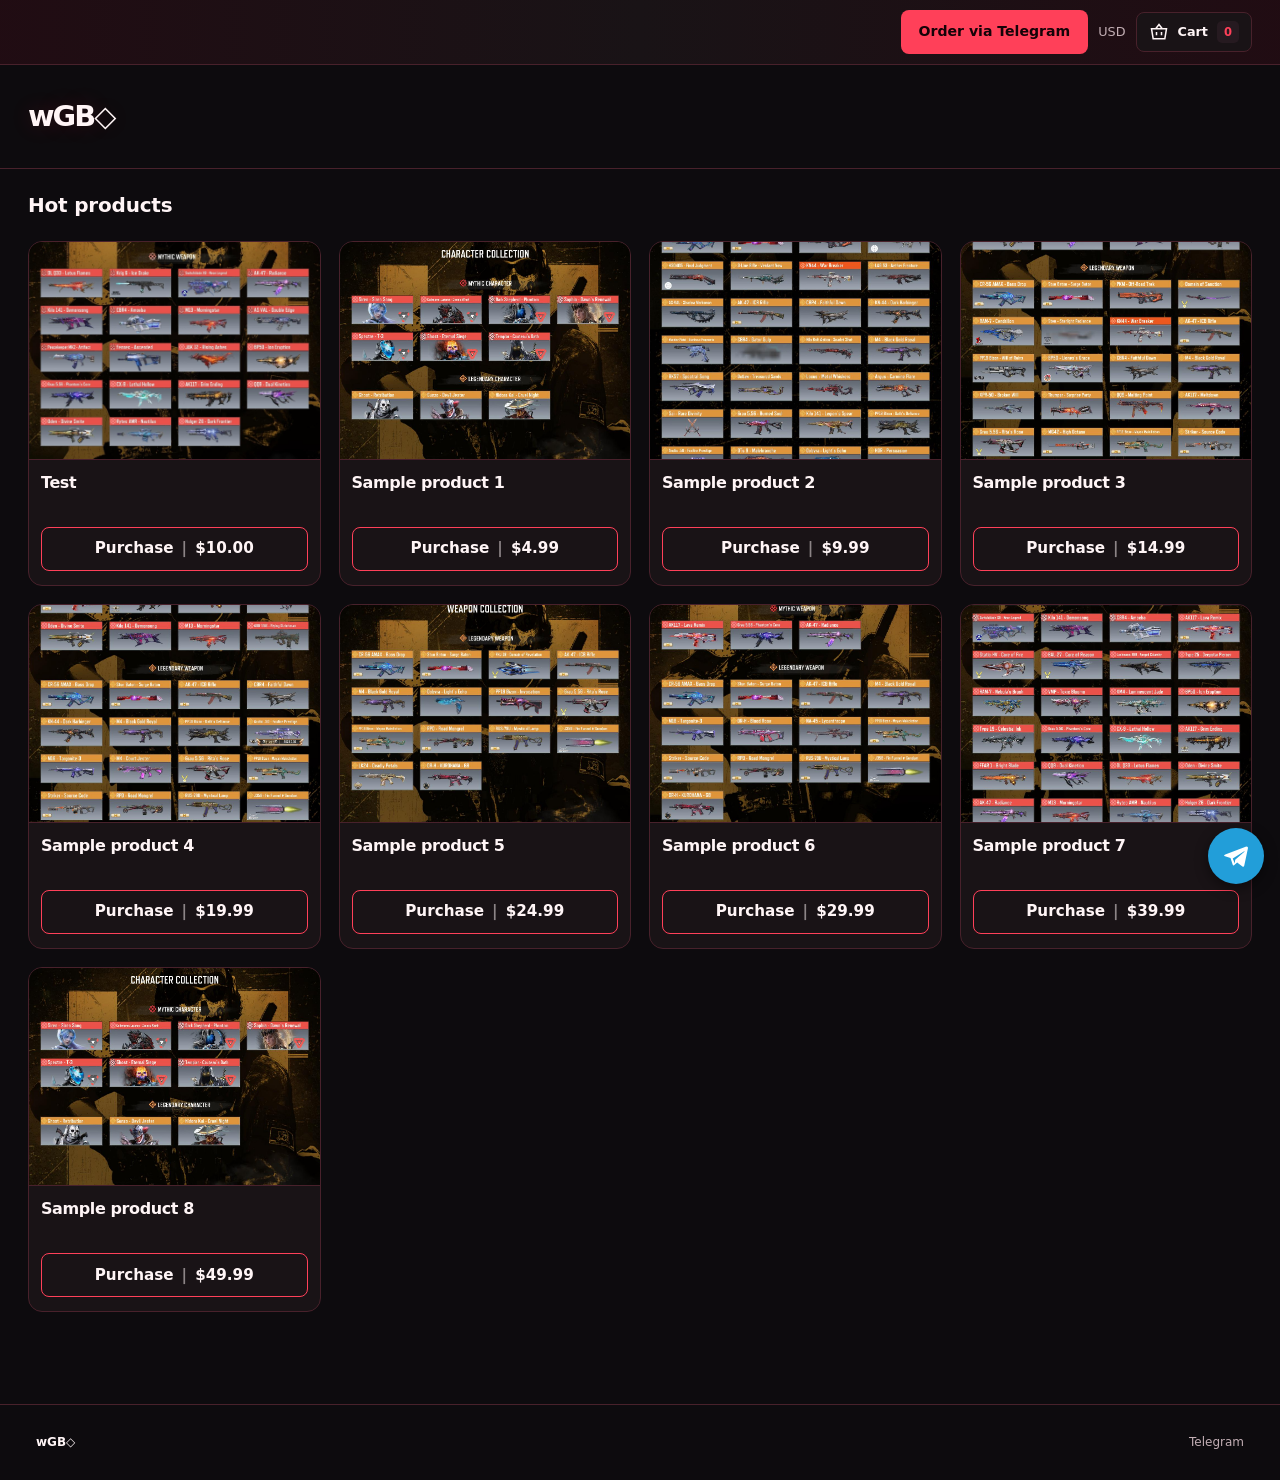
==== index.html @ 4a2cca06 "wGB static storefront" ====
<!doctype html><html lang="en"><head><meta charset="utf-8"><meta name="viewport" content="width=device-width,initial-scale=1,viewport-fit=cover">
<title>wGB◇</title><meta name="description" content="wGB◇ storefront. Order via Telegram."><meta name="theme-color" content="#0d0b0e">
<link rel="stylesheet" href="assets/generic.css"><link rel="stylesheet" href="assets/shared.css">
<style>:root{--background:#0d0b0e;--surface:#191316;--surface-raised:#261a20;--accent:#ff4059;--text:#fff5f6;--muted:#c2aeb4;--border:#48212b;--columns:4;--columns-tablet:4;--columns-compact:3;--image-fit:cover;--logo-width:220px}
.login-button{display:none}</style>
<script defer src="assets/main.js"></script></head>
<body class="wgb-theme"><a class="skip-link" href="#main-content">Skip to content</a>
<div class="announcement-bar"><div class="announcement-inner"><div class="announcement-social-left"></div>
<div class="store-toolbar topbar-controls"><div><a class="btn btn-primary" href="https://t.me/AlphaTest3" target="_blank" rel="noopener noreferrer">Order via Telegram</a></div><div class="toolbar-actions"><span class="muted">USD</span><a href="#" data-open-cart class="basket-link"><svg width="20" height="20" viewBox="0 0 24 24" fill="none" stroke="currentColor" stroke-width="1.8" aria-hidden="true"><path d="m8 8 4-5 4 5M3 8h18l-2 12H5L3 8Zm6 4v4m6-4v4"/></svg> Cart <span class="count">0</span></a></div></div></div></div>
<header class="site-header compact-header"><a href="./" class="store-brand"><span class="store-wordmark">wGB◇</span></a></header>
<nav class="mobile-dock" aria-label="Quick actions"><a class="dock-item" href="./"><span>Home</span></a>
<a class="dock-item" href="#" data-open-cart><svg width="20" height="20" viewBox="0 0 24 24" fill="none" stroke="currentColor" stroke-width="1.8" aria-hidden="true"><path d="m8 8 4-5 4 5M3 8h18l-2 12H5L3 8Zm6 4v4m6-4v4"/></svg><span>Cart <b class="count">0</b></span></a><a class="dock-item" href="https://t.me/AlphaTest3" target="_blank" rel="noopener noreferrer"><span>Order</span></a></nav>
<div class="site-content customer-layout"><main id="main-content" class="store-main"><section class="home-featured"><h2 class="section-title">Hot products</h2><div class="store-products"><article class="store-product" data-product data-simple="1" data-id="p1" data-identifier="p1" data-name="Test" data-price="10.0" data-price-text="$10.00" data-fixed-qty="0">
<a class="product-image-link" href="#" aria-label="Test" data-product-open><div class="product-image"><img src="images/3201ea3add3d416891594a5e85549696.jpg" alt="Test" loading="lazy" width="1600" height="900"></div></a>
<div class="product-body"><h2 class="product-title"><a href="#" data-product-open>Test</a></h2>
<a class="btn btn-outline product-buy" href="#" data-product-open>Purchase<span class="buy-sep" aria-hidden="true">|</span><span class="buy-price">$10.00</span></a>
<template data-product-desc><p>Test</p></template></div></article><article class="store-product" data-product data-simple="1" data-id="s1" data-identifier="s1" data-name="Sample product 1" data-price="4.99" data-price-text="$4.99" data-fixed-qty="0">
<a class="product-image-link" href="#" aria-label="Sample product 1" data-product-open><div class="product-image"><img src="placeholders/placeholder-2.jpg" alt="Sample product 1" loading="lazy" width="1600" height="900"></div></a>
<div class="product-body"><h2 class="product-title"><a href="#" data-product-open>Sample product 1</a></h2>
<a class="btn btn-outline product-buy" href="#" data-product-open>Purchase<span class="buy-sep" aria-hidden="true">|</span><span class="buy-price">$4.99</span></a>
<template data-product-desc><p>Placeholder product. Message us on Telegram to order.</p></template></div></article><article class="store-product" data-product data-simple="1" data-id="s2" data-identifier="s2" data-name="Sample product 2" data-price="9.99" data-price-text="$9.99" data-fixed-qty="0">
<a class="product-image-link" href="#" aria-label="Sample product 2" data-product-open><div class="product-image"><img src="placeholders/placeholder-3.jpg" alt="Sample product 2" loading="lazy" width="1600" height="900"></div></a>
<div class="product-body"><h2 class="product-title"><a href="#" data-product-open>Sample product 2</a></h2>
<a class="btn btn-outline product-buy" href="#" data-product-open>Purchase<span class="buy-sep" aria-hidden="true">|</span><span class="buy-price">$9.99</span></a>
<template data-product-desc><p>Placeholder product. Message us on Telegram to order.</p></template></div></article><article class="store-product" data-product data-simple="1" data-id="s3" data-identifier="s3" data-name="Sample product 3" data-price="14.99" data-price-text="$14.99" data-fixed-qty="0">
<a class="product-image-link" href="#" aria-label="Sample product 3" data-product-open><div class="product-image"><img src="placeholders/placeholder-4.jpg" alt="Sample product 3" loading="lazy" width="1600" height="900"></div></a>
<div class="product-body"><h2 class="product-title"><a href="#" data-product-open>Sample product 3</a></h2>
<a class="btn btn-outline product-buy" href="#" data-product-open>Purchase<span class="buy-sep" aria-hidden="true">|</span><span class="buy-price">$14.99</span></a>
<template data-product-desc><p>Placeholder product. Message us on Telegram to order.</p></template></div></article><article class="store-product" data-product data-simple="1" data-id="s4" data-identifier="s4" data-name="Sample product 4" data-price="19.99" data-price-text="$19.99" data-fixed-qty="0">
<a class="product-image-link" href="#" aria-label="Sample product 4" data-product-open><div class="product-image"><img src="placeholders/placeholder-5.jpg" alt="Sample product 4" loading="lazy" width="1600" height="900"></div></a>
<div class="product-body"><h2 class="product-title"><a href="#" data-product-open>Sample product 4</a></h2>
<a class="btn btn-outline product-buy" href="#" data-product-open>Purchase<span class="buy-sep" aria-hidden="true">|</span><span class="buy-price">$19.99</span></a>
<template data-product-desc><p>Placeholder product. Message us on Telegram to order.</p></template></div></article><article class="store-product" data-product data-simple="1" data-id="s5" data-identifier="s5" data-name="Sample product 5" data-price="24.99" data-price-text="$24.99" data-fixed-qty="0">
<a class="product-image-link" href="#" aria-label="Sample product 5" data-product-open><div class="product-image"><img src="placeholders/placeholder-6.jpg" alt="Sample product 5" loading="lazy" width="1600" height="900"></div></a>
<div class="product-body"><h2 class="product-title"><a href="#" data-product-open>Sample product 5</a></h2>
<a class="btn btn-outline product-buy" href="#" data-product-open>Purchase<span class="buy-sep" aria-hidden="true">|</span><span class="buy-price">$24.99</span></a>
<template data-product-desc><p>Placeholder product. Message us on Telegram to order.</p></template></div></article><article class="store-product" data-product data-simple="1" data-id="s6" data-identifier="s6" data-name="Sample product 6" data-price="29.99" data-price-text="$29.99" data-fixed-qty="0">
<a class="product-image-link" href="#" aria-label="Sample product 6" data-product-open><div class="product-image"><img src="placeholders/placeholder-7.jpg" alt="Sample product 6" loading="lazy" width="1600" height="900"></div></a>
<div class="product-body"><h2 class="product-title"><a href="#" data-product-open>Sample product 6</a></h2>
<a class="btn btn-outline product-buy" href="#" data-product-open>Purchase<span class="buy-sep" aria-hidden="true">|</span><span class="buy-price">$29.99</span></a>
<template data-product-desc><p>Placeholder product. Message us on Telegram to order.</p></template></div></article><article class="store-product" data-product data-simple="1" data-id="s7" data-identifier="s7" data-name="Sample product 7" data-price="39.99" data-price-text="$39.99" data-fixed-qty="0">
<a class="product-image-link" href="#" aria-label="Sample product 7" data-product-open><div class="product-image"><img src="placeholders/placeholder-1.jpg" alt="Sample product 7" loading="lazy" width="1600" height="900"></div></a>
<div class="product-body"><h2 class="product-title"><a href="#" data-product-open>Sample product 7</a></h2>
<a class="btn btn-outline product-buy" href="#" data-product-open>Purchase<span class="buy-sep" aria-hidden="true">|</span><span class="buy-price">$39.99</span></a>
<template data-product-desc><p>Placeholder product. Message us on Telegram to order.</p></template></div></article><article class="store-product" data-product data-simple="1" data-id="s8" data-identifier="s8" data-name="Sample product 8" data-price="49.99" data-price-text="$49.99" data-fixed-qty="0">
<a class="product-image-link" href="#" aria-label="Sample product 8" data-product-open><div class="product-image"><img src="placeholders/placeholder-2.jpg" alt="Sample product 8" loading="lazy" width="1600" height="900"></div></a>
<div class="product-body"><h2 class="product-title"><a href="#" data-product-open>Sample product 8</a></h2>
<a class="btn btn-outline product-buy" href="#" data-product-open>Purchase<span class="buy-sep" aria-hidden="true">|</span><span class="buy-price">$49.99</span></a>
<template data-product-desc><p>Placeholder product. Message us on Telegram to order.</p></template></div></article></div></section></main></div>
<footer class="site-footer"><div><a class="footer-brand" href="./">wGB◇</a></div><div class="footer-links"><a href="https://t.me/AlphaTest3" target="_blank" rel="noopener noreferrer">Telegram</a></div></footer>
<div id="wgb-shop" hidden data-modal="1" data-currency="USD" data-telegram="https://t.me/AlphaTest3"></div>
<a class="tg-float" href="https://t.me/AlphaTest3" target="_blank" rel="noopener noreferrer" aria-label="Order via Telegram" title="Order via Telegram"><svg viewBox="0 0 24 24" fill="currentColor" aria-hidden="true"><path d="M21.4 3.6 2.8 10.8c-1.3.5-1.2 1.2-.2 1.5l4.7 1.5 1.8 5.5c.2.6.4.8.8.8s.6-.2.9-.5l2.2-2.1 4.5 3.4c.8.5 1.4.2 1.6-.8l3.1-14.5c.3-1.2-.4-1.8-1.5-1.4ZM9.2 14.1l9.5-6c.4-.3.8-.1.5.2l-7.9 7-.3 3.2-1.8-4.4Z"/></svg></a>
</body></html>
---- assets/generic.css ----
/* wGB◇ store theme */
*,*::before,*::after{box-sizing:border-box}
:root{color-scheme:dark;font-family:Inter,ui-sans-serif,system-ui,-apple-system,BlinkMacSystemFont,"Segoe UI",sans-serif;font-size:16px;line-height:1.6}
body{margin:0;background:var(--background,#0d0b0e);color:var(--text,#fff5f6)}
a{color:inherit;text-decoration:none}a:hover{color:var(--accent,#ff4059)}
img,svg,video{max-width:100%;vertical-align:middle}img{height:auto}svg{width:20px;height:20px;flex-shrink:0}
button,input,select,textarea{font:inherit}button,a,input,select,textarea,summary{-webkit-tap-highlight-color:transparent}
button,summary,select{cursor:pointer}button:disabled{cursor:not-allowed;opacity:.55}
input,select,textarea{max-width:100%;min-width:0;background:var(--background);color:var(--text);border:1px solid var(--border);border-radius:8px;padding:11px 13px}
input:not([type=checkbox]):not([type=radio]),textarea{width:100%}textarea{min-height:130px;resize:vertical}
input:disabled{opacity:.55}label{display:block;margin:18px 0 7px;font-size:.88rem;font-weight:600}
:focus-visible{outline:3px solid var(--accent);outline-offset:4px}
h1,h2,h3,h4,p{margin:0 0 16px}h1,h2,h3,h4{line-height:1.2;letter-spacing:-.025em}h1{font-size:clamp(1.8rem,3vw,2.8rem)}h2{font-size:1.3rem}h3{font-size:1.1rem}
ul,ol{padding-left:24px}iframe{border:0}table{border-collapse:collapse;width:100%;text-align:left}td,th{padding:12px;border-bottom:1px solid var(--border)}
[hidden]{display:none!important}.small{font-size:.8rem}.muted{color:var(--muted)}.accent{color:var(--accent)}
.sr-only{position:absolute;width:1px;height:1px;padding:0;margin:-1px;overflow:hidden;clip:rect(0,0,0,0);white-space:nowrap;border:0}
.skip-link{position:fixed;top:12px;left:12px;z-index:100;background:var(--accent);color:#0d0b0e;padding:12px 20px;border-radius:8px;transform:translateY(-160%)}.skip-link:focus{transform:none}
.btn{display:inline-flex;align-items:center;justify-content:center;gap:9px;min-height:44px;padding:11px 17px;border:1px solid transparent;border-radius:8px;font-size:.88rem;font-weight:700;line-height:1.4;text-align:center;transition:filter .15s,background .15s}
.btn:hover{filter:brightness(1.08)}.btn-primary{background:var(--accent);color:#202229}.btn-primary:hover{color:#202229}.btn-secondary{background:var(--surface-raised);color:var(--text);border-color:var(--border)}
.text-content{overflow-wrap:anywhere;line-height:1.8}.text-content a{text-decoration:underline;color:var(--accent)}.text-content img{border-radius:8px}.text-content iframe{max-width:100%}.text-content pre{overflow-x:auto}.text-content>:last-child{margin-bottom:0}
@media(prefers-reduced-motion:reduce){*,*::before,*::after{scroll-behavior:auto!important;transition:none!important}}
---- assets/shared.css ----
/* wGB◇ store theme */
:root{--tebex-legal-footer-background-color:var(--surface);--tebex-legal-footer-text-color:var(--muted);--tebex-legal-footer-border-color:var(--border);--tebex-legal-footer-max-width:1600px;--tebex-legal-footer-logo-color:var(--text)}
.site-header,.site-content,.site-footer{max-width:1600px;margin-inline:auto;padding-inline:36px}
.site-header{display:flex;align-items:center;justify-content:space-between;min-height:146px;border-bottom:1px solid var(--border)}
.store-brand{display:inline-flex;flex-direction:column;align-items:flex-start;gap:9px;padding-block:20px}.store-logo{display:block;width:var(--logo-width,220px);max-width:65vw;max-height:110px;object-fit:contain;object-position:left center}.store-wordmark{font-size:2.2rem;font-weight:850;letter-spacing:-.07em}.brand-subtitle{color:var(--muted);font-size:.7rem;letter-spacing:.22em}
.nav-toggle{display:none;align-items:center;justify-content:center;border:1px solid var(--border);border-radius:8px;background:var(--surface);color:var(--text);width:46px;height:46px}
.site-content{display:grid;grid-template-columns:minmax(0,1fr);gap:34px;padding-top:30px;padding-bottom:64px;min-height:65vh}.store-main,.store-sidebar{min-width:0}
.store-navigation{background:var(--surface);padding:20px 12px;border:1px solid var(--border);border-radius:12px}.nav-title{padding:0 12px;color:var(--muted);font-size:.7rem;text-transform:uppercase;letter-spacing:.12em;margin-bottom:16px}
.nav-list,.nav-list ul{list-style:none;padding:0;margin:0}.nav-list li+li{margin-top:4px}.nav-list a,.nav-list summary{display:block;border-radius:7px;padding:11px 12px;font-size:.86rem;overflow-wrap:anywhere}.nav-list a:hover,.nav-list summary:hover{background:var(--surface-raised)}.nav-list a[aria-current=page]{color:#0d0b0e;background:var(--accent);font-weight:750}.nav-list summary{display:list-item;list-style-position:inside}.nav-list ul{padding-left:12px;margin:5px 0}
.store-toolbar{display:flex;flex-wrap:wrap;align-items:center;justify-content:space-between;gap:14px;font-size:.8rem;margin-bottom:30px}.toolbar-actions{display:flex;flex-wrap:wrap;align-items:center;gap:14px;margin-left:auto}.currency-form{display:flex;align-items:center;gap:6px}.currency-form select{font-size:.8rem;padding:8px;max-width:125px}.currency-submit{padding:8px;font-size:.75rem}.basket-link{display:flex;gap:9px;align-items:center;font-weight:650}.count{padding:2px 7px;border-radius:5px;background:var(--surface-raised);color:var(--accent);font-size:.72rem}
.page-heading{margin-bottom:26px}.page-heading h1{margin-bottom:12px}.eyebrow{text-transform:uppercase;font-size:.68rem;letter-spacing:.2em;font-weight:750;color:var(--accent);margin-bottom:12px}
.home-intro{padding:30px 0 36px}.home-intro h1{max-width:760px;font-size:clamp(2.3rem,4.4vw,4.2rem);line-height:1.08;margin-bottom:23px}.home-intro h1 span{display:block}.home-intro>p:last-child{max-width:640px;color:var(--muted)}.home-featured>h2{margin-bottom:24px}.home-featured{margin-bottom:32px}
.store-products{display:grid;grid-template-columns:repeat(var(--columns,5),minmax(0,1fr));gap:22px;align-items:stretch}.store-product{background:var(--surface);border:1px solid var(--border);border-radius:12px;overflow:hidden;display:flex;flex-direction:column;min-width:0;transition:border-color .2s,box-shadow .2s}.store-product:hover{border-color:var(--accent);box-shadow:0 8px 25px #00000020}
.product-image-link{display:block;flex-shrink:0}.product-image{width:100%;aspect-ratio:16/9;overflow:hidden;background:var(--surface-raised);display:flex;align-items:center;justify-content:center}.product-image img{display:block;width:100%;height:100%;object-fit:var(--image-fit,cover)}.image-placeholder{display:flex;align-items:center;justify-content:center;text-align:center;padding:20px;width:100%;height:100%;color:var(--muted);font-weight:750;font-size:1.15rem}
.product-body{display:flex;flex:1;flex-direction:column;padding:20px}.product-title{font-size:1.04rem;line-height:1.45;overflow-wrap:anywhere;margin-bottom:16px}.price{display:flex;align-items:baseline;flex-wrap:wrap;gap:6px 9px;margin-top:auto;margin-bottom:18px}.price strong{font-size:1.4rem;letter-spacing:-.025em}.price .currency{font-size:.72rem;color:var(--muted)}.discount{font-size:.85rem;color:var(--muted)}.product-actions{display:flex;flex-direction:column;gap:8px}.product-actions .btn{width:100%}.details-link{display:block;text-align:center;color:var(--muted);font-size:.72rem;margin-top:14px}.remove-link{font-size:.8rem;text-decoration:underline;color:var(--muted)}.countdown{color:var(--accent)}.tier-description{font-size:.85rem;margin-bottom:20px}
.panel,.widget{background:var(--surface);border:1px solid var(--border);border-radius:12px;padding:26px;margin-bottom:24px}.empty-state{grid-column:1/-1;text-align:center;padding:40px 24px}.notice{padding:16px 20px;background:var(--surface-raised);border-left:3px solid var(--accent);border-radius:6px;margin-bottom:24px}
.store-widgets{display:grid;gap:20px;margin-top:24px}.widget{padding:20px;margin:0;font-size:.85rem;overflow-wrap:anywhere}.widget h2{font-size:1rem}.widget .btn{margin-top:12px}.widget label{margin-top:10px}.widget-image{width:100%;max-height:180px;object-fit:contain;margin-bottom:15px}.payment-list{list-style:none;margin:0;padding:0}.payment-list li{display:flex;gap:10px;align-items:center;padding:12px 0;border-bottom:1px solid var(--border)}.payment-list li:last-child{border:0;padding-bottom:0}.payment-list span{display:block;font-size:.75rem}.avatar{width:38px;height:38px;border-radius:7px;object-fit:cover}.donor{display:flex;align-items:center;gap:12px}.server-state{color:var(--accent)}
progress{width:100%;height:9px;border:0;border-radius:10px;overflow:hidden;accent-color:var(--accent);background:var(--background)}progress::-webkit-progress-bar{background:var(--background)}progress::-webkit-progress-value{background:var(--accent)}progress::-moz-progress-bar{background:var(--accent)}
.package-detail-grid{display:grid;grid-template-columns:minmax(0,1fr) 290px;gap:24px;margin-top:24px}.package-purchase{align-self:start}.package-purchase .price{margin-bottom:20px}.package-purchase .product-actions{margin-bottom:20px}.media-gallery{border:1px solid var(--border);border-radius:12px;overflow:hidden;background:var(--surface)}.media-track{display:flex;overflow-x:auto;scroll-snap-type:x mandatory;scrollbar-width:thin}.media-slide{flex:0 0 100%;min-width:0;aspect-ratio:16/9;scroll-snap-align:start;background:var(--surface-raised)}.media-slide img,.media-slide iframe{width:100%;height:100%;display:block;object-fit:contain}.gallery-controls{display:flex;justify-content:flex-end;gap:8px;padding:12px}.package-detail>.product-image{border-radius:12px}.store-form{max-width:650px;margin-inline:auto}.store-form h1{font-size:1.75rem}.form-actions{display:flex;flex-wrap:wrap;gap:12px;margin-top:24px}.store-form .btn-secondary{margin-top:8px}
.basket-row{display:grid;grid-template-columns:100px minmax(0,1fr) 85px auto;align-items:center;gap:18px;padding:20px 0;border-bottom:1px solid var(--border)}.basket-row:first-child{padding-top:0}.basket-image{border-radius:6px;overflow:hidden}.basket-product h2{font-size:1rem;margin-bottom:6px;overflow-wrap:anywhere}.basket-product span{font-size:.82rem;color:var(--muted)}.basket-quantity label{font-size:.7rem;margin:0 0 5px}.basket-quantity input{padding:8px}.basket-summary{max-width:420px;margin-left:auto}.basket-summary>div{display:flex;justify-content:space-between;margin-bottom:20px}.basket-summary strong{font-size:1.3rem}.basket-summary>.btn{width:100%}.basket-summary [role=status]{margin:12px 0 0}.basket-summary [role=status]:empty{display:none}
.site-footer{display:flex;flex-wrap:wrap;justify-content:space-between;gap:20px;border-top:1px solid var(--border);padding-block:28px;color:var(--muted);font-size:.75rem}.site-footer strong{color:var(--text);font-size:.95rem}.site-footer p{margin:6px 0 0}.footer-links{display:flex;flex-wrap:wrap;gap:14px}.theme-credit{width:100%;font-size:.7rem}
@media(min-width:761px){.store-sidebar{position:relative}}
@media(max-width:1180px){.site-header,.site-content,.site-footer{padding-inline:24px}.site-content{grid-template-columns:minmax(0,1fr);gap:24px}.store-products{grid-template-columns:repeat(2,minmax(0,1fr))}.package-detail-grid{grid-template-columns:1fr}.basket-row{grid-template-columns:70px minmax(0,1fr) 72px;gap:12px}.basket-row .remove-link{grid-column:2/-1}}
@media(max-width:760px){.site-header{min-height:110px}.site-content{grid-template-columns:1fr;gap:24px;padding-top:20px}.js .nav-toggle{display:flex}.store-toolbar{margin-bottom:24px}.home-intro{padding-top:14px}.site-footer{padding-block:24px}.store-widgets{grid-template-columns:repeat(2,minmax(0,1fr))}}
@media(max-width:560px){.site-header,.site-content,.site-footer{padding-inline:18px}.store-products,.store-widgets{grid-template-columns:1fr}.home-intro h1{font-size:2.5rem}.panel{padding:20px}.store-brand{max-width:calc(100% - 60px)}.basket-row{grid-template-columns:62px minmax(0,1fr) 65px;gap:10px}.product-body{padding:20px}.basket-summary{max-width:none}}

.store-products>.module-featuredpackage{display:flex;min-width:0}.store-products>.module-featuredpackage>.store-product{width:100%}.price small{color:var(--muted);font-size:.72rem}.footer-brand{font-weight:750;color:var(--text)}
/* Community header: server address, centred branding, Discord. */
.site-header.community-header{position:relative;display:grid;grid-template-columns:minmax(0,1fr) minmax(160px,1fr) minmax(0,1fr);gap:28px;min-height:280px;padding-top:32px;padding-bottom:32px;background:radial-gradient(ellipse at 50% 0%,var(--surface-raised),transparent 75%)}
.community-header .store-brand{justify-self:center;align-items:center;text-align:center;max-width:100%}.community-header .store-logo{max-height:210px;max-width:100%;object-position:center}.community-header .store-wordmark{overflow-wrap:anywhere}.header-community{min-width:0;text-align:center}.community-action{display:flex;flex-direction:column;align-items:center;gap:13px;margin:auto;padding:16px 8px;border:0;background:transparent;color:var(--accent);max-width:100%;font:inherit}.community-action svg{width:46px;height:46px}.community-action strong{font-size:clamp(.95rem,1.7vw,1.5rem);overflow-wrap:anywhere;line-height:1.4}.community-caption{color:var(--muted);font-size:.85rem}.community-action:hover .community-caption{color:var(--text)}.server-address{user-select:text}.copy-status{display:block;color:var(--muted);min-height:1.6em}.copy-manual{margin-top:8px;font-size:.82rem}.community-header .nav-toggle{position:absolute;right:18px;top:18px}
.package-search{margin-bottom:28px}.package-search label{margin:0 0 9px;font-size:.8rem;color:var(--muted)}.search-input-row{display:flex;align-items:center;gap:12px;padding:7px 10px 7px 16px;border:0;border-radius:10px;background:var(--surface)}.search-input-row>svg{color:var(--muted)}.search-input-row input{flex:1;width:0!important;background:transparent;border:0;padding:9px 0}.search-input-row:focus-within{background:var(--surface-raised)}.search-input-row:focus-within>svg{color:var(--accent)}.search-input-row .btn{min-height:36px;padding:8px 12px}.search-status{margin:6px 0 0}.search-status:empty{display:none}.package-search .notice{margin:15px 0 0}
@media(max-width:760px){.site-header.community-header{grid-template-columns:minmax(0,1fr) minmax(0,1fr);gap:12px;padding-top:24px;padding-bottom:24px}.community-header .store-brand{grid-column:1/-1;grid-row:1;padding:8px 45px 18px}.community-header .header-server{grid-column:1;grid-row:2}.community-header .header-discord{grid-column:2;grid-row:2}.community-action svg{width:32px;height:32px}.community-action{gap:9px;padding:8px 0}.community-action strong{font-size:.95rem}.community-caption{font-size:.75rem}.community-header .store-logo{max-height:160px}.community-header .brand-subtitle{font-size:.6rem}}

/* Prominent login action and borderless package search. */
.store-toolbar .login-button{min-width:110px;min-height:46px;padding:12px 24px;font-size:.95rem;font-weight:800}
.package-search .search-input-row input,.package-search .search-input-row input:focus,.package-search .search-input-row input:focus-visible{border:0;outline:0;box-shadow:none}

/* Red/black: red light on near-black surfaces, with navigation above the catalog. */
body.wgb-theme{background:radial-gradient(ellipse at 50% 0%,#5c0b202e,transparent 700px),var(--background)}
.site-header.community-header{min-height:245px;border-bottom:0;background:radial-gradient(ellipse at 50% 25%,#ff244218,transparent 68%)}
.community-action svg{filter:drop-shadow(0 0 13px #ff294960)}
.community-action strong,.store-wordmark{text-shadow:0 0 22px #ff29492a}
.top-navigation{max-width:1600px;padding-inline:36px;margin:0 auto}
.top-navigation .store-navigation{position:relative;z-index:20;padding:9px 12px;border:1px solid var(--border);border-bottom-color:var(--accent);border-radius:12px;background:linear-gradient(180deg,var(--surface-raised),var(--surface));box-shadow:0 9px 35px #ff173b14,0 1px 12px #ff173b20}
.top-navigation .nav-title{position:absolute;width:1px;height:1px;padding:0;margin:-1px;overflow:hidden;clip:rect(0,0,0,0);white-space:nowrap;border:0}
.top-navigation .nav-list{display:flex;flex-wrap:wrap;align-items:flex-start;gap:6px}
.top-navigation .nav-list>li{position:relative;margin:0}
.top-navigation .nav-list a,.top-navigation .nav-list summary{padding:11px 17px;font-size:.87rem;font-weight:650}
.top-navigation .nav-list a[aria-current=page]{color:#150308;background:var(--accent);box-shadow:0 0 18px #ff24423b}
.top-navigation .nav-group>ul{position:absolute;left:0;top:calc(100% + 10px);min-width:230px;max-width:min(340px,85vw);margin:0;padding:8px;background:var(--surface);border:1px solid var(--border);border-top:2px solid var(--accent);border-radius:9px;box-shadow:0 12px 35px #0009}
.top-navigation .nav-group>ul li{margin:0}
.site-content{padding-top:28px;gap:0}
.store-widgets{grid-template-columns:repeat(3,minmax(0,1fr));gap:22px;margin-top:36px;align-items:start}
.store-widgets:empty{display:none}
.store-products{grid-template-columns:repeat(var(--columns,5),minmax(0,1fr));gap:18px}
.store-product{position:relative;border-color:var(--border);border-radius:11px;box-shadow:0 0 0 1px #ff183305,0 8px 28px #0003;transition:transform .18s,border-color .18s,box-shadow .18s}
.store-product:hover,.store-product:focus-within{border-color:var(--accent);box-shadow:0 0 0 1px #ff173b20,0 0 24px #ff173b24,0 12px 32px #0005;transform:translateY(-3px)}
.product-image{border-bottom:1px solid var(--border)}
.product-body{padding:18px 16px}.product-title{font-size:.97rem}.price strong{font-size:1.3rem}.product-actions .btn{font-size:.8rem;padding:11px 10px}
.btn-primary{color:#150308;box-shadow:0 0 22px #ff244233}.btn-primary:hover{color:#150308;box-shadow:0 0 28px #ff244257}
.basket-link{padding:10px 14px;border:1px solid var(--border);border-radius:8px;background:var(--surface)}
.panel,.widget{box-shadow:0 8px 28px #0002}.eyebrow{letter-spacing:.22em}.page-heading h1{letter-spacing:-.04em}
.home-intro{padding-top:20px}.home-intro h1{max-width:1000px}.home-intro h1 .accent{text-shadow:0 0 35px #ff294938}
.site-footer{border-top-color:var(--border)}
@media(max-width:1199px){.top-navigation{padding-inline:24px}.store-products{grid-template-columns:repeat(var(--columns-tablet,4),minmax(0,1fr))}}
@media(max-width:980px){.store-products{grid-template-columns:repeat(var(--columns-compact,3),minmax(0,1fr))}.store-widgets{grid-template-columns:repeat(2,minmax(0,1fr))}}
@media(max-width:760px){.top-navigation .nav-list{display:block}.top-navigation .nav-list>li+li{margin-top:4px}.top-navigation .nav-group>ul{position:static;min-width:0;max-width:none;margin:6px 0 0 12px;box-shadow:none;border-top:1px solid var(--border)}.js .top-navigation .store-navigation{display:none}.js.nav-open .top-navigation .store-navigation{display:block}.site-header.community-header{min-height:0}.store-toolbar{gap:12px}.site-content{padding-top:24px}}
@media(max-width:720px){.store-products{grid-template-columns:repeat(2,minmax(0,1fr))}}
@media(max-width:560px){.top-navigation{padding-inline:18px}.store-widgets{grid-template-columns:1fr}}
@media(max-width:480px){.store-products{grid-template-columns:minmax(0,1fr)}.product-body{padding:20px}.product-title{font-size:1.05rem}}

/* Theme: announcement/account bar, logo/menu row and customer side panels. */
.announcement-bar{background:linear-gradient(90deg,#5b102140,var(--surface),#5b102140);border-bottom:1px solid var(--border)}
.announcement-inner{max-width:2000px;margin:auto;padding:10px 28px;display:flex;align-items:center;gap:24px;min-height:64px}
.store-announcement{margin:0;flex:1;min-width:0;font-size:.88rem;font-weight:650;color:var(--text);white-space:pre-line;overflow-wrap:anywhere}
.topbar-controls{margin:0 0 0 auto;gap:18px;flex-shrink:0}.topbar-controls .toolbar-actions{gap:16px}.topbar-controls .login-button{min-height:38px;min-width:86px;padding:9px 16px;font-size:.85rem}.topbar-controls .basket-link{padding:8px 12px}
.site-header.compact-header{max-width:2000px;min-height:104px;display:flex;align-items:center;flex-wrap:wrap;justify-content:flex-start;gap:18px 34px;padding:18px 28px;border-bottom:1px solid var(--border);background:transparent}
.compact-header .store-brand{flex:0 0 auto;max-width:260px;padding:0;gap:5px;align-items:flex-start}.compact-header .store-logo{width:var(--logo-width,220px);max-width:240px;max-height:70px;object-position:left center}.compact-header .store-wordmark{font-size:1.8rem}.compact-header .brand-subtitle{font-size:.6rem}
.compact-header .top-navigation{flex:1;min-width:0;padding:0;margin:0;max-width:none}.compact-header .store-navigation{padding:6px;background:transparent;border:0;box-shadow:none}.compact-header .nav-toggle{margin-left:auto;position:static;flex-shrink:0}
.compact-header .header-community-links{width:100%;display:flex;justify-content:flex-end;align-items:flex-start;gap:24px;border-top:1px solid var(--border);padding-top:12px}
.compact-header .header-community{max-width:340px;text-align:left;min-width:0}.compact-header .community-action{flex-direction:row;flex-wrap:wrap;justify-content:flex-start;gap:8px;padding:0;margin:0;text-align:left}.compact-header .community-action svg{width:20px;height:20px}.compact-header .community-action strong{font-size:.78rem}.compact-header .community-caption{font-size:.7rem}.compact-header .copy-status{min-height:0;font-size:.7rem}.compact-header .copy-status:empty{display:none}
.site-content.customer-layout{max-width:2000px;display:grid;grid-template-columns:minmax(0,1fr);gap:26px;padding:24px 28px 60px;align-items:start}
.customer-layout>.store-main{grid-column:1/-1;grid-row:1;min-width:0}.customer-layout>.customer-sidebar{grid-row:2;min-width:0;display:grid;gap:18px}.customer-layout>.store-sidebar{grid-column:1/-1;min-width:0}.customer-layout .store-widgets{margin-top:0}
.customer-sidebar .widget{padding:18px;border-top:2px solid var(--accent);box-shadow:0 0 24px #ff244215}.customer-sidebar .widget h2{font-size:.95rem}.customer-sidebar .payment-list{max-height:580px;overflow-y:auto}.customer-sidebar .donor{flex-wrap:wrap}.customer-sidebar .payment-list li>div{min-width:0}
@media(min-width:761px) and (max-width:1599px){.customer-layout.has-left-customers.has-right-customers{grid-template-columns:repeat(2,minmax(0,1fr))}.customer-layout>.customer-sidebar-left{grid-column:1}.customer-layout.has-left-customers.has-right-customers>.customer-sidebar-right{grid-column:2}}
@media(min-width:1600px){.customer-layout.has-left-customers{grid-template-columns:200px minmax(0,1fr)}.customer-layout.has-right-customers{grid-template-columns:minmax(0,1fr) 200px}.customer-layout.has-left-customers.has-right-customers{grid-template-columns:200px minmax(0,1fr) 200px}.customer-layout>.store-main{grid-column:1;grid-row:1}.customer-layout.has-left-customers>.store-main{grid-column:2}.customer-layout>.customer-sidebar-left{grid-column:1;grid-row:1}.customer-layout.has-right-customers>.customer-sidebar-right{grid-column:2;grid-row:1}.customer-layout.has-left-customers.has-right-customers>.customer-sidebar-right{grid-column:3}.customer-layout>.store-sidebar{grid-row:2}}
@media(max-width:760px){.announcement-inner{padding:12px 18px;flex-wrap:wrap;gap:10px}.store-announcement{flex-basis:100%}.topbar-controls{width:100%;flex-shrink:1;gap:10px;font-size:.75rem}.topbar-controls .toolbar-actions{gap:8px}.site-header.compact-header{padding:16px 18px;gap:14px}.compact-header .store-brand{max-width:calc(100% - 62px)}.compact-header .store-logo{max-width:180px;max-height:62px}.compact-header .top-navigation{order:3;flex-basis:100%}.compact-header .header-community-links{order:4;justify-content:flex-start;flex-wrap:wrap;gap:14px}.site-content.customer-layout{padding:20px 18px 42px;gap:20px}.customer-layout>.customer-sidebar-left{grid-column:1;grid-row:2}.customer-layout>.customer-sidebar-right{grid-column:1;grid-row:3}.customer-layout>.store-sidebar{grid-row:4}}

/* Schema-controlled social icons and server address beside the announcement. */
.announcement-inner{flex-wrap:wrap}.store-announcement{flex:1 1 260px}.announcement-actions{display:flex;align-items:center;justify-content:flex-end;flex-wrap:wrap;gap:12px 20px;margin-left:auto;min-width:0;max-width:100%}
.topbar-social{display:flex;align-items:center;justify-content:flex-end;flex-wrap:wrap;gap:10px;min-width:0;max-width:100%}.topbar-icon{display:inline-flex;align-items:center;justify-content:center;width:40px;height:40px;border:1px solid var(--border);border-radius:8px;background:var(--surface);color:var(--accent);flex-shrink:0;transition:box-shadow .15s,border-color .15s}.topbar-icon:hover{border-color:var(--accent);box-shadow:0 0 18px #ff244238}.topbar-icon svg,.topbar-icon img{display:block;width:22px;height:22px;object-fit:contain}
.topbar-server{min-width:0;max-width:300px}.topbar-ip{display:flex;align-items:center;gap:9px;max-width:100%;min-height:40px;padding:6px 12px;border:1px solid var(--border);border-radius:8px;background:var(--surface);color:var(--accent);font:inherit;text-align:left}.topbar-ip:hover{border-color:var(--accent);box-shadow:0 0 18px #ff244238}.topbar-ip-text{display:flex;flex-direction:column;min-width:0;line-height:1.25}.topbar-ip-text>.small{font-size:.6rem;letter-spacing:.06em}.topbar-ip .server-address{font-size:.75rem;overflow-wrap:anywhere}.topbar-server .copy-status{min-height:0;font-size:.7rem;margin-top:4px}.topbar-server .copy-status:empty{display:none}.announcement-actions .topbar-controls{margin-left:0;flex-shrink:1}
@media(max-width:760px){.announcement-actions{width:100%;gap:12px;justify-content:flex-end}.topbar-social{justify-content:flex-end}.announcement-actions .topbar-controls{margin-left:auto}.topbar-server{max-width:240px}}

/* Left social links, centred news ticker, right account controls. */
.announcement-inner{display:grid;grid-template-columns:minmax(0,1fr) minmax(0,1.35fr) minmax(0,1fr);align-items:center;gap:20px}
.announcement-social-left{grid-column:1;grid-row:1;min-width:0}.announcement-social-left .topbar-social{justify-content:flex-start}.announcement-inner>.topbar-controls{grid-column:3;grid-row:1;min-width:0;max-width:100%;margin:0;justify-content:flex-end;gap:10px;overflow-wrap:anywhere}.announcement-inner>.topbar-controls .toolbar-actions{margin-left:0;justify-content:flex-end;gap:10px}
.announcement-inner>.store-announcement{grid-column:2;grid-row:1;margin:0;min-width:0;width:100%;display:flex;align-items:center;gap:8px;white-space:normal;text-align:center}
.announcement-viewport{min-width:0;flex:1;overflow:hidden}.announcement-track{margin:0;overflow-wrap:anywhere;white-space:pre-line}.announcement-toggle{flex:0 0 auto;border:0;border-radius:5px;background:var(--surface-raised);color:var(--muted);font:inherit;font-size:.65rem;padding:7px 5px;min-height:32px}.announcement-toggle:hover{color:var(--text)}
.ticker-ready .announcement-track{display:flex;gap:48px;align-items:center;width:max-content;max-width:none;margin:0 auto;white-space:nowrap;overflow-wrap:normal}.ticker-ready .announcement-track>span{display:block;flex-shrink:0}.is-scrolling .announcement-track{margin:0;animation:news-ticker var(--ticker-duration,20s) linear infinite}.store-announcement:hover .announcement-track,.store-announcement:focus-within .announcement-track,.ticker-paused .announcement-track{animation-play-state:paused}
@keyframes news-ticker{from{transform:translateX(0)}to{transform:translateX(var(--ticker-distance,-100%))}}
@media(max-width:1100px){.announcement-inner{grid-template-columns:minmax(0,1fr) minmax(0,1fr);gap:12px}.announcement-social-left{grid-column:1}.announcement-inner>.topbar-controls{grid-column:2;width:auto}.announcement-inner>.store-announcement{grid-column:1/-1;grid-row:2;padding-top:8px;border-top:1px solid var(--border)}}
@media(max-width:480px){.announcement-inner{gap:10px}.announcement-social-left .topbar-social{gap:6px}.announcement-social-left .topbar-server{max-width:100%}.announcement-inner>.topbar-controls{align-self:start}.announcement-inner>.topbar-controls .toolbar-actions{gap:6px}.announcement-inner .currency-form select{max-width:88px}}
@media(prefers-reduced-motion:reduce){.ticker-ready .announcement-track{display:block;width:auto;white-space:pre-line;overflow-wrap:anywhere;animation:none;transform:none}.announcement-duplicate,.announcement-toggle{display:none!important}}

/* ===== Responsive pass: phones and tablets. Everything below sits inside media queries (desktop >1180px is unchanged), except hidden-by-default mobile elements. ===== */
.mobile-dock,.nav-backdrop,.drawer-head{display:none}
html{-webkit-text-size-adjust:100%;text-size-adjust:100%}

/* Tablets and phones: sticky compact header, readable text, safe areas */
@media(max-width:1180px){
  body{overflow-x:hidden}
  .announcement-bar{padding-top:env(safe-area-inset-top)}
  .announcement-inner,.site-content.customer-layout{padding-left:max(24px,env(safe-area-inset-left));padding-right:max(24px,env(safe-area-inset-right))}
  .site-footer{padding-left:max(24px,env(safe-area-inset-left));padding-right:max(24px,env(safe-area-inset-right))}
  .site-header.compact-header{position:sticky;top:0;z-index:60;min-height:0;padding:10px max(24px,env(safe-area-inset-right)) 8px max(24px,env(safe-area-inset-left));gap:8px 16px;background:var(--background);border-bottom:1px solid var(--border);box-shadow:0 6px 18px #0006}
  .compact-header .store-brand{padding:0;max-width:calc(100% - 64px)}
  .compact-header .store-wordmark{font-size:1.5rem;letter-spacing:-.04em;line-height:1.2}
  .compact-header .store-logo{max-height:48px}
  /* Minimum readable size: 14px */
  .brand-subtitle,.compact-header .brand-subtitle,.nav-title,.store-toolbar,.topbar-controls,.currency-form select,.currency-submit,.count,.eyebrow,.price .currency,.price small,.discount,.details-link,.remove-link,.tier-description,.widget,.payment-list span,.basket-product span,.basket-quantity label,.site-footer,.theme-credit,.copy-manual,.package-search label,.product-actions .btn,.topbar-controls .login-button,.topbar-ip-text>.small,.topbar-ip .server-address,.topbar-server .copy-status,.announcement-toggle,.small,.search-status,.community-caption,.copy-status,.btn,.nav-list a,.nav-list summary,.top-navigation .nav-list a,.top-navigation .nav-list summary,.store-announcement{font-size:.875rem}
  .eyebrow{letter-spacing:.14em}
  /* Tap targets >= 44px */
  .btn,.product-actions .btn,.topbar-controls .login-button,.topbar-controls .basket-link,.currency-form select,.currency-submit,.search-input-row .btn,.gallery-controls .btn,.announcement-toggle,.topbar-icon,.topbar-ip,.footer-links a,.details-link,.remove-link,.nav-toggle{min-height:44px}
  .topbar-icon{min-width:44px}
  .details-link,.remove-link,.footer-links a{display:inline-flex;align-items:center;justify-content:center;padding-inline:8px}
  .details-link{display:flex}
  .basket-quantity input,.search-input-row input,input,select{min-height:44px;font-size:1rem}
  .basket-quantity input{width:84px!important}
  /* Tablet: horizontally scrollable category bar */
  .compact-header .top-navigation{order:3;flex:1 0 100%;overflow-x:auto;overflow-y:hidden;-webkit-overflow-scrolling:touch;scroll-snap-type:x proximity;scrollbar-width:none;margin-inline:calc(-1 * max(24px,env(safe-area-inset-left)));padding-inline:max(24px,env(safe-area-inset-left))}
  .compact-header .top-navigation::-webkit-scrollbar{display:none}
  .compact-header .store-navigation{padding:2px 0;border:0}
  .top-navigation .nav-list{flex-wrap:nowrap;align-items:center;gap:8px;width:max-content;padding-right:24px}
  .top-navigation .nav-list>li{flex:0 0 auto;scroll-snap-align:start}
  .top-navigation .nav-list a,.top-navigation .nav-list summary{display:flex;align-items:center;min-height:44px;padding:8px 16px;white-space:nowrap;border:1px solid var(--border);border-radius:999px;background:var(--surface)}
  .top-navigation .nav-list a[aria-current=page]{border-color:var(--accent)}
  .top-navigation .nav-group[open]{display:flex;align-items:center;gap:8px}
  .top-navigation .nav-group>summary{list-style:none}.top-navigation .nav-group>summary::-webkit-details-marker{display:none}
  .top-navigation .nav-group>ul{position:static;display:flex;gap:8px;min-width:0;max-width:none;padding:0;border:0;background:transparent;box-shadow:none}
  .top-navigation .nav-group>ul li{flex:0 0 auto}
  .package-detail-grid{grid-template-columns:minmax(0,1fr)}
  .product-title a{display:block;padding:12px 0;margin:-12px 0}
  .compact-header .store-brand{min-height:44px;justify-content:center}
  .footer-brand{display:inline-flex;align-items:center;min-height:44px}
  .package-purchase .btn,.package-purchase .product-actions .btn,.gift-form .btn,.gift-form summary{width:100%}
  .gift-form summary{min-height:44px;display:flex;align-items:center}
  .basket-summary{max-width:none}
}

/* Tablet portrait: 3 columns; tablet landscape (<=1199px): schema value, default 4 */
@media(min-width:721px) and (max-width:980px){.store-products{grid-template-columns:repeat(var(--columns-compact,3),minmax(0,1fr));gap:16px}}
@media(min-width:981px) and (max-width:1199px){.store-products{grid-template-columns:repeat(var(--columns-tablet,4),minmax(0,1fr));gap:16px}}

/* Phones */
@media(max-width:760px){
  body{padding-bottom:calc(64px + env(safe-area-inset-bottom))}
  .announcement-inner{display:flex;flex-wrap:wrap;padding-top:8px;padding-bottom:8px;gap:8px;min-height:0;padding-left:max(16px,env(safe-area-inset-left));padding-right:max(16px,env(safe-area-inset-right))}
  .announcement-social-left{flex:1 1 auto}
  .announcement-inner>.store-announcement{flex:1 1 100%;order:3}
  .announcement-inner>.topbar-controls{flex:0 0 auto;margin-left:auto}
  /* Login and basket live in the thumb-reach dock; keep only the currency picker up top */
  .announcement-inner>.topbar-controls>div:first-child,.announcement-inner>.topbar-controls .basket-link{display:none}
  .announcement-inner>.topbar-controls:not(:has(.currency-form)){display:none}
  .announcement-inner:not(:has(.store-announcement)):not(:has(.topbar-social)):not(:has(.currency-form)){display:none}
  .announcement-bar{background:var(--surface)}
  /* Static, non-animated announcement */
  .announcement-inner>.store-announcement{text-align:left}
  .ticker-ready .announcement-track,.is-scrolling .announcement-track{display:block;width:auto;white-space:pre-line;overflow-wrap:anywhere;animation:none;transform:none;margin:0}
  .announcement-duplicate,.announcement-toggle{display:none!important}
  .site-header.compact-header{padding:8px max(16px,env(safe-area-inset-right)) 8px max(16px,env(safe-area-inset-left));flex-wrap:nowrap;min-height:60px}
  .js .nav-toggle{display:inline-flex;width:48px;height:48px;min-height:48px;margin-left:auto;padding:0}
  .compact-header .store-brand{flex:1 1 auto;min-width:0;max-width:none}
  .compact-header .store-wordmark{display:block;font-size:1.3rem;overflow:hidden;text-overflow:ellipsis;white-space:nowrap}
  .compact-header .brand-subtitle{display:none}
  .compact-header .top-navigation{display:contents;order:0;margin:0;padding:0;overflow:visible}
  /* Slide-out category menu */
  .nav-backdrop{display:block;position:fixed;inset:0;z-index:1;width:100%;border:0;padding:0;background:#000b;opacity:0;visibility:hidden;transition:opacity .25s,visibility .25s}
  .js.nav-open .nav-backdrop{opacity:1;visibility:visible}
  .js.nav-open{overflow:hidden}
  .js .top-navigation .store-navigation,.js .compact-header .top-navigation .store-navigation{display:flex;flex-direction:column;position:fixed;z-index:2;top:0;bottom:0;left:0;width:min(86vw,340px);margin:0;padding:0 0 calc(24px + env(safe-area-inset-bottom)) env(safe-area-inset-left);overflow-y:auto;overscroll-behavior:contain;background:var(--surface);border:0;border-right:1px solid var(--border);border-radius:0;box-shadow:0 0 40px #000c;transform:translateX(-104%);visibility:hidden;transition:transform .25s ease,visibility 0s linear .25s}
  .js.nav-open .top-navigation .store-navigation,.js.nav-open .compact-header .top-navigation .store-navigation{transform:none;visibility:visible;transition:transform .25s ease,visibility 0s}
  .drawer-head{display:flex;align-items:center;justify-content:space-between;position:sticky;top:0;z-index:1;padding:8px 8px 8px 20px;background:var(--surface);border-bottom:1px solid var(--border)}
  .drawer-head .nav-title{position:static;width:auto;height:auto;margin:0;clip:auto;overflow:visible;white-space:normal;font-size:1rem;font-weight:700;color:var(--text);letter-spacing:0;text-transform:none;padding:0}
  .drawer-close{width:48px;height:48px;border:0;border-radius:8px;background:transparent;color:var(--text);font-size:2rem;line-height:1}
  .top-navigation .nav-list{display:block;width:auto;padding:8px 12px}
  .top-navigation .nav-list>li+li{margin-top:4px}
  .top-navigation .nav-list a,.top-navigation .nav-list summary{display:flex;white-space:normal;min-height:48px;padding:12px 16px;font-size:1rem;border:0;border-radius:10px;background:transparent;align-items:center}
  .top-navigation .nav-list a:active,.top-navigation .nav-list summary:active{background:var(--surface-raised)}
  .top-navigation .nav-group[open]{display:block}
  .top-navigation .nav-group>summary{list-style:none;justify-content:space-between}.top-navigation .nav-group>summary::after{content:"+";font-size:1.4rem;color:var(--accent)}.top-navigation .nav-group[open]>summary::after{content:"\2212"}
  .top-navigation .nav-group>ul{display:block;margin:0 0 6px 14px;padding:0 0 0 8px;border-left:2px solid var(--border)}
  .top-navigation .nav-group>ul li+li{margin-top:2px}
  /* Bottom dock: menu, basket, login */
  .mobile-dock{display:grid;grid-template-columns:repeat(3,minmax(0,1fr));position:fixed;z-index:50;left:0;right:0;bottom:0;padding:6px max(8px,env(safe-area-inset-right)) calc(6px + env(safe-area-inset-bottom)) max(8px,env(safe-area-inset-left));gap:6px;background:var(--surface);border-top:1px solid var(--border)}
  .dock-item{display:flex;flex-direction:column;align-items:center;justify-content:center;gap:2px;min-height:52px;padding:4px 6px;border:0;border-radius:10px;background:transparent;color:var(--text);font-size:.875rem;font-weight:650;line-height:1.2;text-align:center;overflow:hidden}
  .dock-item span{display:inline-flex;align-items:center;gap:6px;max-width:100%;overflow:hidden;text-overflow:ellipsis;white-space:nowrap}
  .dock-item small{font-size:.875rem;color:var(--muted);font-weight:500}
  .dock-item:active{background:var(--surface-raised)}
  .dock-login{background:var(--accent);color:#150308}.dock-login:hover{color:#150308}
  .dock-item .count{font-size:.875rem;background:var(--surface-raised);color:var(--accent);padding:1px 8px;border-radius:999px}
  /* Layout */
  .site-content,.site-content.customer-layout{padding:16px max(16px,env(safe-area-inset-right)) 32px max(16px,env(safe-area-inset-left))}
  .site-footer{padding:20px max(16px,env(safe-area-inset-right)) 20px max(16px,env(safe-area-inset-left))}
  h1,.page-heading h1{font-size:1.65rem}
  .store-products{grid-template-columns:repeat(2,minmax(0,1fr));gap:12px}
  .product-body{padding:12px}.product-title{font-size:1rem;margin-bottom:10px;line-height:1.35}
  .price{margin-bottom:12px}.price strong{font-size:1.15rem}
  .product-actions .btn{padding:10px 8px}
  .store-widgets{grid-template-columns:1fr}
  .panel{padding:18px}
  .basket-row{grid-template-columns:72px minmax(0,1fr);gap:10px 12px;align-items:start}.basket-row .basket-quantity{grid-column:2}.basket-row .remove-link{grid-column:2;justify-self:start}
  .form-actions .btn{flex:1 1 100%}
  .package-search{margin-bottom:20px}
  .media-track{scroll-padding:0}
  .gallery-controls .btn{flex:1}
  /* Lighter effects on small screens */
  body.wgb-theme{background:var(--background)}
  .store-product,.store-product:hover,.store-product:focus-within{box-shadow:none;transform:none;transition:border-color .15s}
  .btn-primary,.btn-primary:hover,.topbar-icon,.topbar-ip,.panel,.widget,.customer-sidebar .widget{box-shadow:none}
  .community-action strong,.store-wordmark,.home-intro h1 .accent{text-shadow:none}
  .site-header.compact-header,.top-navigation .nav-list a[aria-current=page]{box-shadow:none}
}
@media(max-width:359px){.store-products{grid-template-columns:minmax(0,1fr)}.compact-header .store-wordmark{font-size:1.15rem}.dock-item{font-size:.875rem;padding-inline:2px}}

/* Keep package-page and checkout actions full width on touch devices */
@media(max-width:1180px){.store-package .product-actions,.basket-summary>.btn,.basket-summary .btn{width:100%}}

@media(prefers-reduced-motion:reduce){*,*::before,*::after{animation:none!important;transition:none!important;scroll-behavior:auto!important}}

/* ===== Style pass: flat tiles, popups, Telegram button. Red/black identity kept, glow removed. ===== */
:root{--success:#2fae66}
body.wgb-theme{background:var(--background)}
.btn-primary,.btn-primary:hover,.top-navigation .nav-list a[aria-current=page],.topbar-icon:hover,.topbar-ip:hover,.customer-sidebar .widget,.panel,.widget,.top-navigation .store-navigation,.site-header.compact-header{box-shadow:none}
.top-navigation .store-navigation{background:transparent}
.btn-primary:hover{filter:brightness(1.1)}
.btn-outline{background:transparent;color:var(--text);border-color:var(--accent)}.btn-outline:hover{background:#ff40591f;color:var(--text)}
.btn-success{background:var(--success);color:#04170c;border-color:transparent}.btn-success:hover{color:#04170c}
.btn-danger{background:#e5304a;color:#fff;border-color:transparent}.btn-danger:hover{color:#fff}
.btn-small{min-height:44px;padding:8px 14px}
.section-title{font-size:1.25rem;margin:0 0 16px;letter-spacing:-.01em}
.store-products{grid-template-columns:repeat(var(--columns,4),minmax(0,1fr));gap:18px}
.store-product,.store-product:hover,.store-product:focus-within{background:var(--surface);border:1px solid var(--border);border-radius:14px;box-shadow:none;transform:none;transition:border-color .15s}
.store-product:hover,.store-product:focus-within{border-color:var(--accent)}
.store-product .product-image{aspect-ratio:4/3;border-bottom:1px solid var(--border)}
.store-product .product-body{padding:12px 12px 14px;gap:0}
.store-product .product-title{font-size:1rem;font-weight:650;line-height:1.35;margin:0 0 12px;display:-webkit-box;-webkit-line-clamp:2;-webkit-box-orient:vertical;overflow:hidden;min-height:2.7em}
.store-product .product-buy{width:100%;margin-top:auto;min-height:44px;padding:10px 12px;font-size:.95rem;gap:8px}
.product-buy .buy-sep{opacity:.5}.product-buy .buy-price{font-weight:800}
@media(min-width:721px) and (max-width:980px){.store-products{grid-template-columns:repeat(var(--columns-compact,3),minmax(0,1fr))}}
@media(min-width:981px) and (max-width:1199px){.store-products{grid-template-columns:repeat(var(--columns-tablet,4),minmax(0,1fr))}}
@media(max-width:720px){.store-products{grid-template-columns:repeat(2,minmax(0,1fr));gap:12px}.store-product .product-body{padding:10px 10px 12px}.store-product .product-buy{font-size:.875rem;padding:10px 6px;gap:5px}}
@media(max-width:359px){.store-products{grid-template-columns:minmax(0,1fr)}}

/* Telegram floating button (stacks above the phone bottom bar) */
.tg-float{position:fixed;z-index:55;right:max(16px,env(safe-area-inset-right));bottom:max(16px,env(safe-area-inset-bottom));display:flex;align-items:center;justify-content:center;width:56px;height:56px;border-radius:50%;background:#229ed9;color:#fff;box-shadow:0 4px 14px #0007}
.tg-float:hover{color:#fff;filter:brightness(1.1)}.tg-float svg{width:28px;height:28px}
@media(max-width:760px){.tg-float{bottom:calc(76px + env(safe-area-inset-bottom));width:52px;height:52px}}

/* Popups */
html.modal-open{overflow:hidden}
.wgb-modal{position:fixed;inset:0;z-index:200;display:flex;align-items:center;justify-content:center;padding:max(16px,env(safe-area-inset-top)) max(16px,env(safe-area-inset-right)) max(16px,env(safe-area-inset-bottom)) max(16px,env(safe-area-inset-left));background:#000c}
.wgb-modal[hidden]{display:none}
.wgb-modal__panel{display:flex;flex-direction:column;width:100%;max-width:520px;max-height:min(90vh,90dvh);background:var(--surface);color:var(--text);border:1px solid var(--border);border-radius:16px;outline:0}
.wgb-modal--cart .wgb-modal__panel{max-width:560px}
.wgb-modal__head{display:flex;align-items:center;justify-content:space-between;gap:16px;padding:18px 20px 12px}
.wgb-modal__title{margin:0;font-size:1.25rem;overflow-wrap:anywhere}
.wgb-modal__close{flex:0 0 auto;min-height:44px;min-width:44px;padding:0 4px;border:0;background:transparent;color:var(--accent);font-size:1rem;font-weight:650;text-decoration:underline}
.wgb-modal__body{flex:1 1 auto;min-height:0;overflow-y:auto;overscroll-behavior:contain;padding:4px 20px 16px}
.wgb-modal__image{margin-bottom:14px;border-radius:10px;overflow:hidden;border:1px solid var(--border);aspect-ratio:16/9;max-height:170px;width:100%;background:var(--surface-raised)}.wgb-modal__image img{width:100%;height:100%;object-fit:var(--image-fit,cover);display:block}
.wgb-modal__desc{max-height:200px;overflow-y:auto;padding-right:6px;line-height:1.7;font-size:.95rem;color:var(--text)}.wgb-modal__desc:empty{display:none}
.wgb-modal__variant{margin:14px 0 0;padding:10px 12px;border:1px solid var(--border);border-radius:8px;background:var(--surface-raised);font-weight:650}
.wgb-modal__qty{margin-top:16px}.wgb-modal__qty label{margin:0 0 6px}.wgb-modal__qty input{width:110px!important}
.wgb-modal__sum{margin:14px 0 0;font-weight:650}.wgb-modal__total{font-weight:800;color:var(--accent);font-size:1.15rem}
.wgb-modal__status{margin:0;padding:0 20px;min-height:0;font-size:.875rem;color:var(--muted)}.wgb-modal__status:not(:empty){padding-bottom:10px}
.wgb-modal__foot{display:flex;gap:12px;padding:14px 20px calc(18px + env(safe-area-inset-bottom) * 0);border-top:1px solid var(--border)}.wgb-modal__foot>.btn{flex:1 1 0;min-width:0}
.wgb-cart__list{list-style:none;margin:0;padding:0}.wgb-cart__row{display:grid;grid-template-columns:56px minmax(0,1fr);gap:6px 12px;align-items:center;padding:12px 0;border-bottom:1px solid var(--border)}.wgb-cart__row:last-child{border-bottom:0}
.wgb-cart__thumb{width:56px;height:56px;border-radius:8px;overflow:hidden;background:var(--surface-raised);border:1px solid var(--border)}.wgb-cart__thumb img{width:100%;height:100%;object-fit:cover;display:block}
.wgb-cart__name{margin:0;font-weight:700;overflow-wrap:anywhere}.wgb-cart__meta{margin:2px 0 0;color:var(--muted);font-size:.9rem}.wgb-cart__qty{width:76px!important;min-height:36px;padding:4px 8px;display:inline-block}
.wgb-cart__actions{grid-column:1/-1;display:flex;gap:10px}.wgb-cart__actions .btn{flex:1 1 0}
.wgb-cart__rule{border:0;border-top:1px solid var(--border);margin:6px 0 14px}
.wgb-cart__total{display:flex;justify-content:flex-end;align-items:baseline;gap:12px;margin:0 0 4px;font-size:1.05rem}.wgb-cart__total strong{font-size:1.25rem}
.wgb-cart__empty{text-align:center;color:var(--muted);padding:28px 0;margin:0}
@media(min-width:561px){.wgb-cart__row{grid-template-columns:56px minmax(0,1fr) auto}.wgb-cart__actions{grid-column:auto}.wgb-cart__actions .btn{flex:0 0 auto}}
@media(max-width:560px){.wgb-modal{align-items:flex-end;padding:0}.wgb-modal__panel{max-width:none;border-radius:16px 16px 0 0;max-height:92vh;max-height:92dvh}.wgb-modal__foot{padding-bottom:calc(14px + env(safe-area-inset-bottom))}}
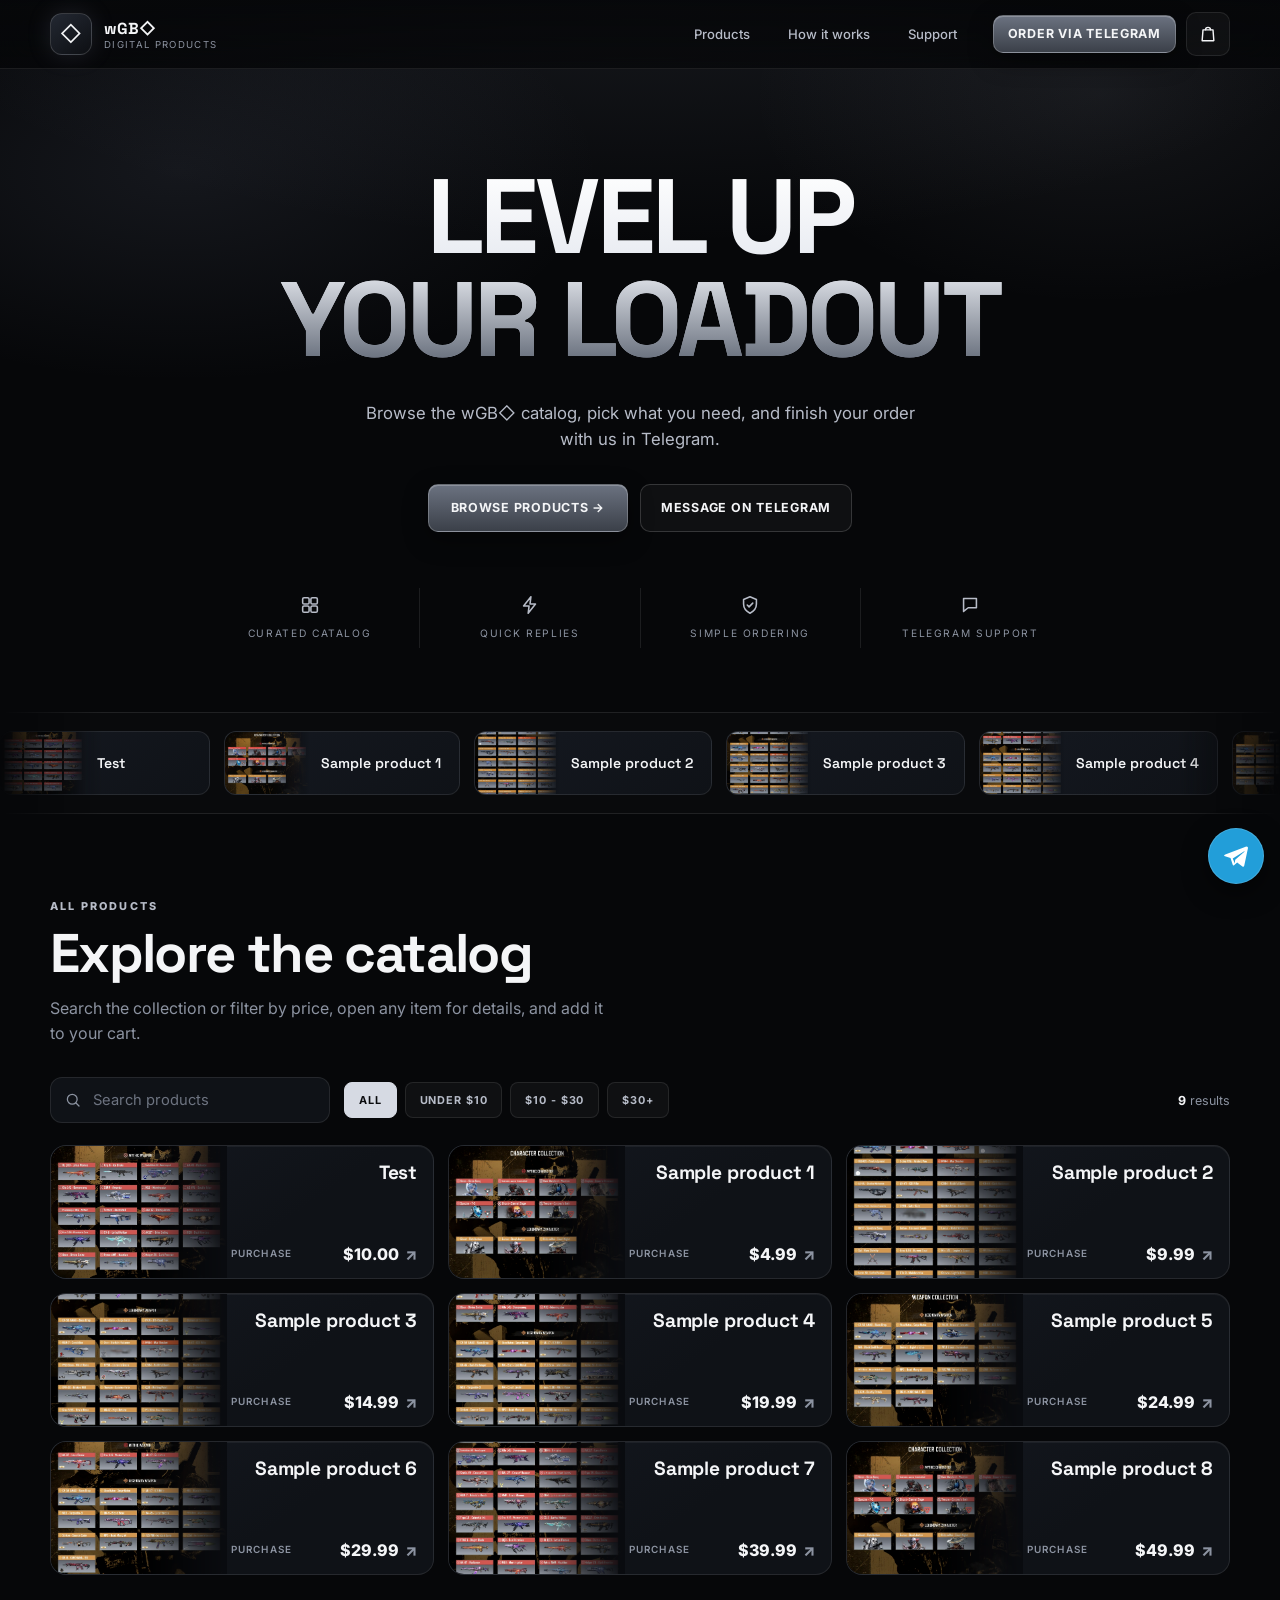
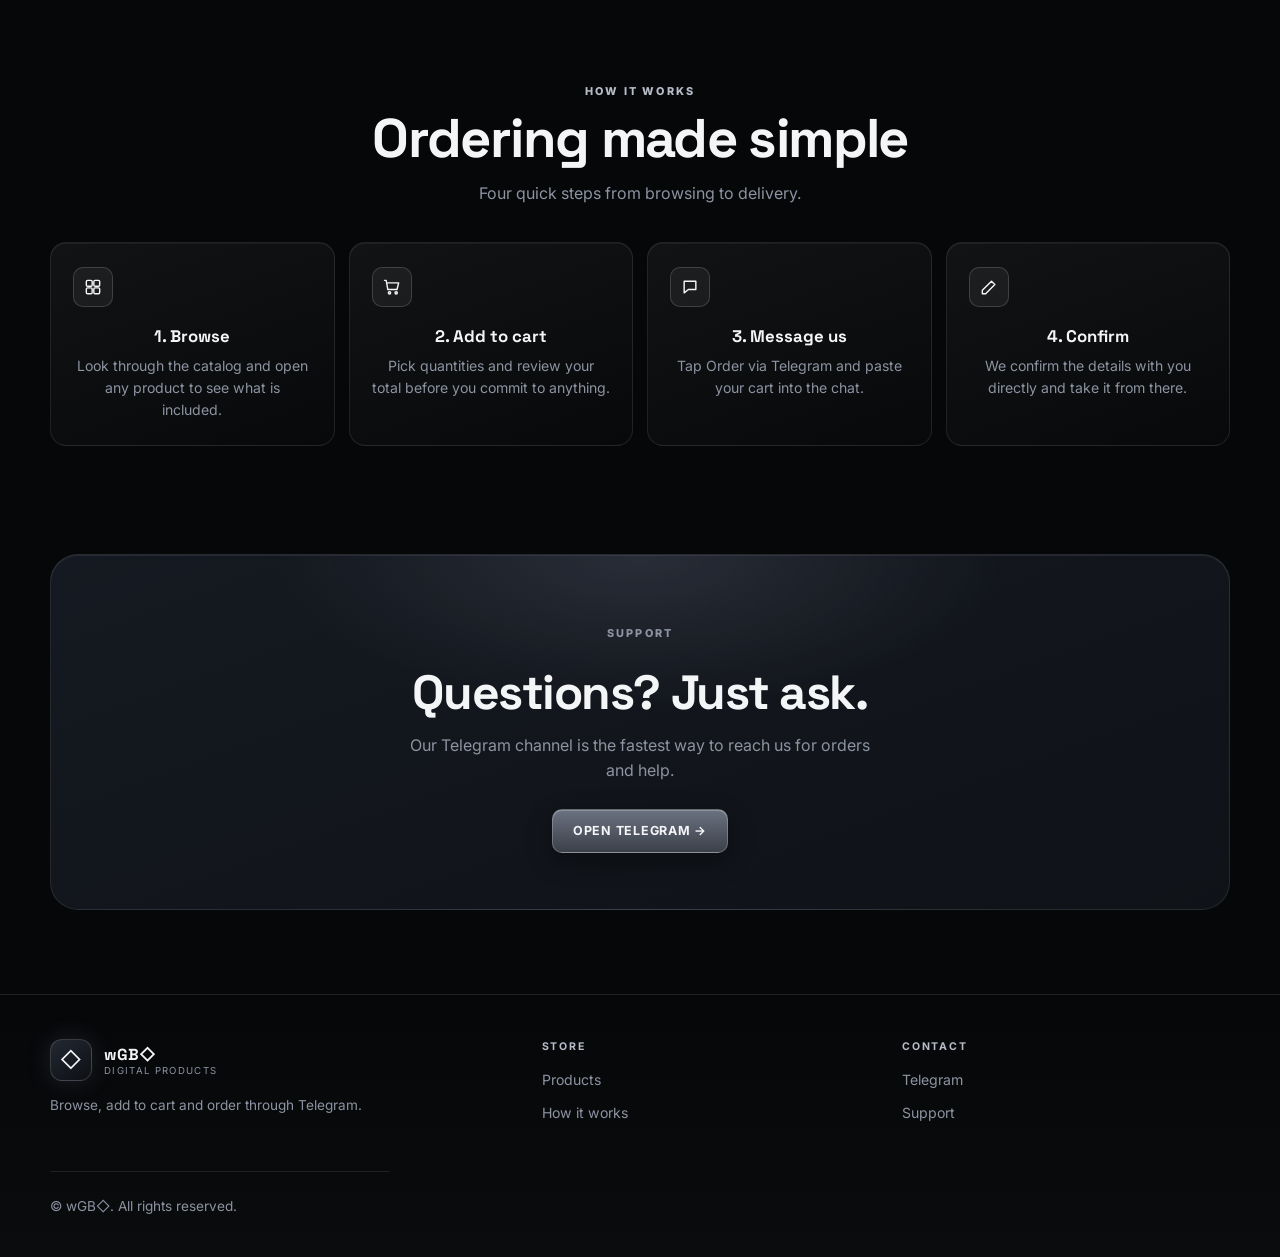
==== commit 3698a23f: "Redesign: graphite/silver glass style" ====
--- a/index.html
+++ b/index.html
@@ -1,53 +1,90 @@
 <!doctype html><html lang="en"><head><meta charset="utf-8"><meta name="viewport" content="width=device-width,initial-scale=1,viewport-fit=cover">
-<title>wGB◇</title><meta name="description" content="wGB◇ storefront. Order via Telegram."><meta name="theme-color" content="#0d0b0e">
-<link rel="stylesheet" href="assets/generic.css"><link rel="stylesheet" href="assets/shared.css">
-<style>:root{--background:#0d0b0e;--surface:#191316;--surface-raised:#261a20;--accent:#ff4059;--text:#fff5f6;--muted:#c2aeb4;--border:#48212b;--columns:4;--columns-tablet:4;--columns-compact:3;--image-fit:cover;--logo-width:220px}
-.login-button{display:none}</style>
-<script defer src="assets/main.js"></script></head>
-<body class="wgb-theme"><a class="skip-link" href="#main-content">Skip to content</a>
-<div class="announcement-bar"><div class="announcement-inner"><div class="announcement-social-left"></div>
-<div class="store-toolbar topbar-controls"><div><a class="btn btn-primary" href="https://t.me/AlphaTest3" target="_blank" rel="noopener noreferrer">Order via Telegram</a></div><div class="toolbar-actions"><span class="muted">USD</span><a href="#" data-open-cart class="basket-link"><svg width="20" height="20" viewBox="0 0 24 24" fill="none" stroke="currentColor" stroke-width="1.8" aria-hidden="true"><path d="m8 8 4-5 4 5M3 8h18l-2 12H5L3 8Zm6 4v4m6-4v4"/></svg> Cart <span class="count">0</span></a></div></div></div></div>
-<header class="site-header compact-header"><a href="./" class="store-brand"><span class="store-wordmark">wGB◇</span></a></header>
-<nav class="mobile-dock" aria-label="Quick actions"><a class="dock-item" href="./"><span>Home</span></a>
-<a class="dock-item" href="#" data-open-cart><svg width="20" height="20" viewBox="0 0 24 24" fill="none" stroke="currentColor" stroke-width="1.8" aria-hidden="true"><path d="m8 8 4-5 4 5M3 8h18l-2 12H5L3 8Zm6 4v4m6-4v4"/></svg><span>Cart <b class="count">0</b></span></a><a class="dock-item" href="https://t.me/AlphaTest3" target="_blank" rel="noopener noreferrer"><span>Order</span></a></nav>
-<div class="site-content customer-layout"><main id="main-content" class="store-main"><section class="home-featured"><h2 class="section-title">Hot products</h2><div class="store-products"><article class="store-product" data-product data-simple="1" data-id="p1" data-identifier="p1" data-name="Test" data-price="10.0" data-price-text="$10.00" data-fixed-qty="0">
-<a class="product-image-link" href="#" aria-label="Test" data-product-open><div class="product-image"><img src="images/3201ea3add3d416891594a5e85549696.jpg" alt="Test" loading="lazy" width="1600" height="900"></div></a>
-<div class="product-body"><h2 class="product-title"><a href="#" data-product-open>Test</a></h2>
-<a class="btn btn-outline product-buy" href="#" data-product-open>Purchase<span class="buy-sep" aria-hidden="true">|</span><span class="buy-price">$10.00</span></a>
-<template data-product-desc><p>Test</p></template></div></article><article class="store-product" data-product data-simple="1" data-id="s1" data-identifier="s1" data-name="Sample product 1" data-price="4.99" data-price-text="$4.99" data-fixed-qty="0">
-<a class="product-image-link" href="#" aria-label="Sample product 1" data-product-open><div class="product-image"><img src="placeholders/placeholder-2.jpg" alt="Sample product 1" loading="lazy" width="1600" height="900"></div></a>
-<div class="product-body"><h2 class="product-title"><a href="#" data-product-open>Sample product 1</a></h2>
-<a class="btn btn-outline product-buy" href="#" data-product-open>Purchase<span class="buy-sep" aria-hidden="true">|</span><span class="buy-price">$4.99</span></a>
-<template data-product-desc><p>Placeholder product. Message us on Telegram to order.</p></template></div></article><article class="store-product" data-product data-simple="1" data-id="s2" data-identifier="s2" data-name="Sample product 2" data-price="9.99" data-price-text="$9.99" data-fixed-qty="0">
-<a class="product-image-link" href="#" aria-label="Sample product 2" data-product-open><div class="product-image"><img src="placeholders/placeholder-3.jpg" alt="Sample product 2" loading="lazy" width="1600" height="900"></div></a>
-<div class="product-body"><h2 class="product-title"><a href="#" data-product-open>Sample product 2</a></h2>
-<a class="btn btn-outline product-buy" href="#" data-product-open>Purchase<span class="buy-sep" aria-hidden="true">|</span><span class="buy-price">$9.99</span></a>
-<template data-product-desc><p>Placeholder product. Message us on Telegram to order.</p></template></div></article><article class="store-product" data-product data-simple="1" data-id="s3" data-identifier="s3" data-name="Sample product 3" data-price="14.99" data-price-text="$14.99" data-fixed-qty="0">
-<a class="product-image-link" href="#" aria-label="Sample product 3" data-product-open><div class="product-image"><img src="placeholders/placeholder-4.jpg" alt="Sample product 3" loading="lazy" width="1600" height="900"></div></a>
-<div class="product-body"><h2 class="product-title"><a href="#" data-product-open>Sample product 3</a></h2>
-<a class="btn btn-outline product-buy" href="#" data-product-open>Purchase<span class="buy-sep" aria-hidden="true">|</span><span class="buy-price">$14.99</span></a>
-<template data-product-desc><p>Placeholder product. Message us on Telegram to order.</p></template></div></article><article class="store-product" data-product data-simple="1" data-id="s4" data-identifier="s4" data-name="Sample product 4" data-price="19.99" data-price-text="$19.99" data-fixed-qty="0">
-<a class="product-image-link" href="#" aria-label="Sample product 4" data-product-open><div class="product-image"><img src="placeholders/placeholder-5.jpg" alt="Sample product 4" loading="lazy" width="1600" height="900"></div></a>
-<div class="product-body"><h2 class="product-title"><a href="#" data-product-open>Sample product 4</a></h2>
-<a class="btn btn-outline product-buy" href="#" data-product-open>Purchase<span class="buy-sep" aria-hidden="true">|</span><span class="buy-price">$19.99</span></a>
-<template data-product-desc><p>Placeholder product. Message us on Telegram to order.</p></template></div></article><article class="store-product" data-product data-simple="1" data-id="s5" data-identifier="s5" data-name="Sample product 5" data-price="24.99" data-price-text="$24.99" data-fixed-qty="0">
-<a class="product-image-link" href="#" aria-label="Sample product 5" data-product-open><div class="product-image"><img src="placeholders/placeholder-6.jpg" alt="Sample product 5" loading="lazy" width="1600" height="900"></div></a>
-<div class="product-body"><h2 class="product-title"><a href="#" data-product-open>Sample product 5</a></h2>
-<a class="btn btn-outline product-buy" href="#" data-product-open>Purchase<span class="buy-sep" aria-hidden="true">|</span><span class="buy-price">$24.99</span></a>
-<template data-product-desc><p>Placeholder product. Message us on Telegram to order.</p></template></div></article><article class="store-product" data-product data-simple="1" data-id="s6" data-identifier="s6" data-name="Sample product 6" data-price="29.99" data-price-text="$29.99" data-fixed-qty="0">
-<a class="product-image-link" href="#" aria-label="Sample product 6" data-product-open><div class="product-image"><img src="placeholders/placeholder-7.jpg" alt="Sample product 6" loading="lazy" width="1600" height="900"></div></a>
-<div class="product-body"><h2 class="product-title"><a href="#" data-product-open>Sample product 6</a></h2>
-<a class="btn btn-outline product-buy" href="#" data-product-open>Purchase<span class="buy-sep" aria-hidden="true">|</span><span class="buy-price">$29.99</span></a>
-<template data-product-desc><p>Placeholder product. Message us on Telegram to order.</p></template></div></article><article class="store-product" data-product data-simple="1" data-id="s7" data-identifier="s7" data-name="Sample product 7" data-price="39.99" data-price-text="$39.99" data-fixed-qty="0">
-<a class="product-image-link" href="#" aria-label="Sample product 7" data-product-open><div class="product-image"><img src="placeholders/placeholder-1.jpg" alt="Sample product 7" loading="lazy" width="1600" height="900"></div></a>
-<div class="product-body"><h2 class="product-title"><a href="#" data-product-open>Sample product 7</a></h2>
-<a class="btn btn-outline product-buy" href="#" data-product-open>Purchase<span class="buy-sep" aria-hidden="true">|</span><span class="buy-price">$39.99</span></a>
-<template data-product-desc><p>Placeholder product. Message us on Telegram to order.</p></template></div></article><article class="store-product" data-product data-simple="1" data-id="s8" data-identifier="s8" data-name="Sample product 8" data-price="49.99" data-price-text="$49.99" data-fixed-qty="0">
-<a class="product-image-link" href="#" aria-label="Sample product 8" data-product-open><div class="product-image"><img src="placeholders/placeholder-2.jpg" alt="Sample product 8" loading="lazy" width="1600" height="900"></div></a>
-<div class="product-body"><h2 class="product-title"><a href="#" data-product-open>Sample product 8</a></h2>
-<a class="btn btn-outline product-buy" href="#" data-product-open>Purchase<span class="buy-sep" aria-hidden="true">|</span><span class="buy-price">$49.99</span></a>
-<template data-product-desc><p>Placeholder product. Message us on Telegram to order.</p></template></div></article></div></section></main></div>
-<footer class="site-footer"><div><a class="footer-brand" href="./">wGB◇</a></div><div class="footer-links"><a href="https://t.me/AlphaTest3" target="_blank" rel="noopener noreferrer">Telegram</a></div></footer>
+<title>wGB◇ | Digital products</title><meta name="description" content="Browse the wGB◇ catalog and order through Telegram."><meta name="theme-color" content="#060709">
+<link rel="preconnect" href="https://fonts.googleapis.com"><link rel="preconnect" href="https://fonts.gstatic.com" crossorigin>
+<link rel="stylesheet" href="https://fonts.googleapis.com/css2?family=Inter:wght@400;500;600;700;800&family=Space+Grotesk:wght@500;600;700&display=swap">
+<link rel="stylesheet" href="assets/style.css"><script defer src="assets/app.js"></script></head>
+<body>
+<header class="topbar"><div class="wrap">
+<a class="brand" href="./" aria-label="wGB◇ home"><span class="brand-mark" aria-hidden="true">&#9671;</span><span class="brand-text"><span class="brand-name">wGB◇</span><span class="brand-sub">Digital products</span></span></a>
+<nav class="nav" aria-label="Main"><a href="#catalog">Products</a><a href="#why">How it works</a><a href="#support">Support</a></nav>
+<div class="actions"><a class="btn btn-primary btn-small" href="https://t.me/AlphaTest3" target="_blank" rel="noopener noreferrer">Order via Telegram</a>
+<button type="button" class="icon-btn" data-open-cart aria-label="Open cart"><svg viewBox="0 0 24 24" fill="none" stroke="currentColor" stroke-width="1.7" stroke-linecap="round" stroke-linejoin="round" aria-hidden="true"><path d="M6 7h12l1 13H5L6 7Z"/><path d="M9 7a3 3 0 0 1 6 0"/></svg><span class="count" data-zero="1">0</span></button>
+<button type="button" class="icon-btn menu-btn" data-menu-toggle aria-expanded="false" aria-controls="mobile-menu" aria-label="Menu"><svg viewBox="0 0 24 24" fill="none" stroke="currentColor" stroke-width="1.7" stroke-linecap="round" stroke-linejoin="round" aria-hidden="true"><path d="M4 7h16M4 12h16M4 17h16"/></svg></button></div></div></header>
+<div class="mobile-menu" id="mobile-menu" data-menu><a href="#catalog">Products</a><a href="#why">How it works</a><a href="#support">Support</a><a href="https://t.me/AlphaTest3" target="_blank" rel="noopener noreferrer">Order via Telegram</a></div>
+<main>
+<section class="hero"><div class="wrap">
+<h1>Level up<span>your loadout</span></h1>
+<p>Browse the wGB◇ catalog, pick what you need, and finish your order with us in Telegram.</p>
+<div class="hero-cta"><a class="btn btn-primary" href="#catalog">Browse products &rarr;</a><a class="btn" href="https://t.me/AlphaTest3" target="_blank" rel="noopener noreferrer">Message on Telegram</a></div>
+<div class="perks"><div class="perk"><svg viewBox="0 0 24 24" fill="none" stroke="currentColor" stroke-width="1.7" stroke-linecap="round" stroke-linejoin="round" aria-hidden="true"><rect x="4" y="4" width="7" height="7" rx="1.5"/><rect x="13" y="4" width="7" height="7" rx="1.5"/><rect x="4" y="13" width="7" height="7" rx="1.5"/><rect x="13" y="13" width="7" height="7" rx="1.5"/></svg>Curated catalog</div><div class="perk"><svg viewBox="0 0 24 24" fill="none" stroke="currentColor" stroke-width="1.7" stroke-linecap="round" stroke-linejoin="round" aria-hidden="true"><path d="M13 3 5 13h6l-1 8 8-10h-6l1-8Z"/></svg>Quick replies</div><div class="perk"><svg viewBox="0 0 24 24" fill="none" stroke="currentColor" stroke-width="1.7" stroke-linecap="round" stroke-linejoin="round" aria-hidden="true"><path d="M12 3 5 6v5c0 4.5 3 8 7 10 4-2 7-5.5 7-10V6l-7-3Z"/><path d="m9 12 2 2 4-4"/></svg>Simple ordering</div><div class="perk"><svg viewBox="0 0 24 24" fill="none" stroke="currentColor" stroke-width="1.7" stroke-linecap="round" stroke-linejoin="round" aria-hidden="true"><path d="M5 5h14v10H10l-5 4V5Z"/></svg>Telegram support</div></div>
+</div></section>
+<div class="strip" aria-hidden="true"><div class="strip-track"><div class="chip"><img src="images/3201ea3add3d416891594a5e85549696.jpg" alt="" loading="lazy"><b>Test</b></div><div class="chip"><img src="placeholders/placeholder-2.jpg" alt="" loading="lazy"><b>Sample product 1</b></div><div class="chip"><img src="placeholders/placeholder-3.jpg" alt="" loading="lazy"><b>Sample product 2</b></div><div class="chip"><img src="placeholders/placeholder-4.jpg" alt="" loading="lazy"><b>Sample product 3</b></div><div class="chip"><img src="placeholders/placeholder-5.jpg" alt="" loading="lazy"><b>Sample product 4</b></div><div class="chip"><img src="placeholders/placeholder-6.jpg" alt="" loading="lazy"><b>Sample product 5</b></div><div class="chip"><img src="placeholders/placeholder-7.jpg" alt="" loading="lazy"><b>Sample product 6</b></div><div class="chip"><img src="placeholders/placeholder-1.jpg" alt="" loading="lazy"><b>Sample product 7</b></div><div class="chip"><img src="placeholders/placeholder-2.jpg" alt="" loading="lazy"><b>Sample product 8</b></div><div class="chip"><img src="images/3201ea3add3d416891594a5e85549696.jpg" alt="" loading="lazy"><b>Test</b></div><div class="chip"><img src="placeholders/placeholder-2.jpg" alt="" loading="lazy"><b>Sample product 1</b></div><div class="chip"><img src="placeholders/placeholder-3.jpg" alt="" loading="lazy"><b>Sample product 2</b></div><div class="chip"><img src="placeholders/placeholder-4.jpg" alt="" loading="lazy"><b>Sample product 3</b></div><div class="chip"><img src="placeholders/placeholder-5.jpg" alt="" loading="lazy"><b>Sample product 4</b></div><div class="chip"><img src="placeholders/placeholder-6.jpg" alt="" loading="lazy"><b>Sample product 5</b></div><div class="chip"><img src="placeholders/placeholder-7.jpg" alt="" loading="lazy"><b>Sample product 6</b></div><div class="chip"><img src="placeholders/placeholder-1.jpg" alt="" loading="lazy"><b>Sample product 7</b></div><div class="chip"><img src="placeholders/placeholder-2.jpg" alt="" loading="lazy"><b>Sample product 8</b></div></div></div>
+<section class="section" id="catalog"><div class="wrap">
+<p class="eyebrow">All products</p><h2>Explore the catalog</h2><p class="lede">Search the collection or filter by price, open any item for details, and add it to your cart.</p>
+<div class="toolbar"><label class="search"><svg viewBox="0 0 24 24" fill="none" stroke="currentColor" stroke-width="1.7" stroke-linecap="round" stroke-linejoin="round" aria-hidden="true"><circle cx="11" cy="11" r="6.5"/><path d="m20 20-4-4"/></svg><span class="sr-only">Search products</span><input type="search" placeholder="Search products" data-search autocomplete="off"></label>
+<div class="filters" role="group" aria-label="Filter by price"><button class="filter" type="button" data-range="all" aria-pressed="true">All</button><button class="filter" type="button" data-range="low" aria-pressed="false">Under $10</button><button class="filter" type="button" data-range="mid" aria-pressed="false">$10 - $30</button><button class="filter" type="button" data-range="high" aria-pressed="false">$30+</button></div>
+<p class="results" data-results aria-live="polite"></p></div>
+<div class="grid"><article class="store-product reveal" data-product data-simple="1" data-id="p1" data-identifier="p1" data-name="Test" data-price="10.0" data-price-text="$10.00" data-fixed-qty="0">
+<a class="card-link" href="#" aria-label="Test, $10.00" data-product-open>
+<div class="product-image"><img src="images/3201ea3add3d416891594a5e85549696.jpg" alt="" loading="lazy" width="640" height="360"></div>
+<div class="product-body"><h3 class="product-title">Test</h3>
+<div class="product-meta"><span class="product-buy">Purchase</span><span class="price-pill">$10.00 <span class="arrow" aria-hidden="true">&#8599;</span></span></div></div></a>
+<template data-product-desc><p>Test</p></template></article><article class="store-product reveal" data-product data-simple="1" data-id="s1" data-identifier="s1" data-name="Sample product 1" data-price="4.99" data-price-text="$4.99" data-fixed-qty="0">
+<a class="card-link" href="#" aria-label="Sample product 1, $4.99" data-product-open>
+<div class="product-image"><img src="placeholders/placeholder-2.jpg" alt="" loading="lazy" width="640" height="360"></div>
+<div class="product-body"><h3 class="product-title">Sample product 1</h3>
+<div class="product-meta"><span class="product-buy">Purchase</span><span class="price-pill">$4.99 <span class="arrow" aria-hidden="true">&#8599;</span></span></div></div></a>
+<template data-product-desc><p>Placeholder product. Message us on Telegram to order.</p></template></article><article class="store-product reveal" data-product data-simple="1" data-id="s2" data-identifier="s2" data-name="Sample product 2" data-price="9.99" data-price-text="$9.99" data-fixed-qty="0">
+<a class="card-link" href="#" aria-label="Sample product 2, $9.99" data-product-open>
+<div class="product-image"><img src="placeholders/placeholder-3.jpg" alt="" loading="lazy" width="640" height="360"></div>
+<div class="product-body"><h3 class="product-title">Sample product 2</h3>
+<div class="product-meta"><span class="product-buy">Purchase</span><span class="price-pill">$9.99 <span class="arrow" aria-hidden="true">&#8599;</span></span></div></div></a>
+<template data-product-desc><p>Placeholder product. Message us on Telegram to order.</p></template></article><article class="store-product reveal" data-product data-simple="1" data-id="s3" data-identifier="s3" data-name="Sample product 3" data-price="14.99" data-price-text="$14.99" data-fixed-qty="0">
+<a class="card-link" href="#" aria-label="Sample product 3, $14.99" data-product-open>
+<div class="product-image"><img src="placeholders/placeholder-4.jpg" alt="" loading="lazy" width="640" height="360"></div>
+<div class="product-body"><h3 class="product-title">Sample product 3</h3>
+<div class="product-meta"><span class="product-buy">Purchase</span><span class="price-pill">$14.99 <span class="arrow" aria-hidden="true">&#8599;</span></span></div></div></a>
+<template data-product-desc><p>Placeholder product. Message us on Telegram to order.</p></template></article><article class="store-product reveal" data-product data-simple="1" data-id="s4" data-identifier="s4" data-name="Sample product 4" data-price="19.99" data-price-text="$19.99" data-fixed-qty="0">
+<a class="card-link" href="#" aria-label="Sample product 4, $19.99" data-product-open>
+<div class="product-image"><img src="placeholders/placeholder-5.jpg" alt="" loading="lazy" width="640" height="360"></div>
+<div class="product-body"><h3 class="product-title">Sample product 4</h3>
+<div class="product-meta"><span class="product-buy">Purchase</span><span class="price-pill">$19.99 <span class="arrow" aria-hidden="true">&#8599;</span></span></div></div></a>
+<template data-product-desc><p>Placeholder product. Message us on Telegram to order.</p></template></article><article class="store-product reveal" data-product data-simple="1" data-id="s5" data-identifier="s5" data-name="Sample product 5" data-price="24.99" data-price-text="$24.99" data-fixed-qty="0">
+<a class="card-link" href="#" aria-label="Sample product 5, $24.99" data-product-open>
+<div class="product-image"><img src="placeholders/placeholder-6.jpg" alt="" loading="lazy" width="640" height="360"></div>
+<div class="product-body"><h3 class="product-title">Sample product 5</h3>
+<div class="product-meta"><span class="product-buy">Purchase</span><span class="price-pill">$24.99 <span class="arrow" aria-hidden="true">&#8599;</span></span></div></div></a>
+<template data-product-desc><p>Placeholder product. Message us on Telegram to order.</p></template></article><article class="store-product reveal" data-product data-simple="1" data-id="s6" data-identifier="s6" data-name="Sample product 6" data-price="29.99" data-price-text="$29.99" data-fixed-qty="0">
+<a class="card-link" href="#" aria-label="Sample product 6, $29.99" data-product-open>
+<div class="product-image"><img src="placeholders/placeholder-7.jpg" alt="" loading="lazy" width="640" height="360"></div>
+<div class="product-body"><h3 class="product-title">Sample product 6</h3>
+<div class="product-meta"><span class="product-buy">Purchase</span><span class="price-pill">$29.99 <span class="arrow" aria-hidden="true">&#8599;</span></span></div></div></a>
+<template data-product-desc><p>Placeholder product. Message us on Telegram to order.</p></template></article><article class="store-product reveal" data-product data-simple="1" data-id="s7" data-identifier="s7" data-name="Sample product 7" data-price="39.99" data-price-text="$39.99" data-fixed-qty="0">
+<a class="card-link" href="#" aria-label="Sample product 7, $39.99" data-product-open>
+<div class="product-image"><img src="placeholders/placeholder-1.jpg" alt="" loading="lazy" width="640" height="360"></div>
+<div class="product-body"><h3 class="product-title">Sample product 7</h3>
+<div class="product-meta"><span class="product-buy">Purchase</span><span class="price-pill">$39.99 <span class="arrow" aria-hidden="true">&#8599;</span></span></div></div></a>
+<template data-product-desc><p>Placeholder product. Message us on Telegram to order.</p></template></article><article class="store-product reveal" data-product data-simple="1" data-id="s8" data-identifier="s8" data-name="Sample product 8" data-price="49.99" data-price-text="$49.99" data-fixed-qty="0">
+<a class="card-link" href="#" aria-label="Sample product 8, $49.99" data-product-open>
+<div class="product-image"><img src="placeholders/placeholder-2.jpg" alt="" loading="lazy" width="640" height="360"></div>
+<div class="product-body"><h3 class="product-title">Sample product 8</h3>
+<div class="product-meta"><span class="product-buy">Purchase</span><span class="price-pill">$49.99 <span class="arrow" aria-hidden="true">&#8599;</span></span></div></div></a>
+<template data-product-desc><p>Placeholder product. Message us on Telegram to order.</p></template></article><p class="empty-note" data-empty hidden>Nothing matches your search.</p></div>
+</div></section>
+<section class="section" id="why"><div class="wrap center">
+<p class="eyebrow">How it works</p><h2>Ordering made simple</h2><p class="lede">Four quick steps from browsing to delivery.</p>
+<div class="features">
+<div class="feature reveal"><div class="ico"><svg viewBox="0 0 24 24" fill="none" stroke="currentColor" stroke-width="1.7" stroke-linecap="round" stroke-linejoin="round" aria-hidden="true"><rect x="4" y="4" width="7" height="7" rx="1.5"/><rect x="13" y="4" width="7" height="7" rx="1.5"/><rect x="4" y="13" width="7" height="7" rx="1.5"/><rect x="13" y="13" width="7" height="7" rx="1.5"/></svg></div><h3>1. Browse</h3><p>Look through the catalog and open any product to see what is included.</p></div>
+<div class="feature reveal"><div class="ico"><svg viewBox="0 0 24 24" fill="none" stroke="currentColor" stroke-width="1.7" stroke-linecap="round" stroke-linejoin="round" aria-hidden="true"><path d="M3 4h2l2 11h11l2-8H7"/><circle cx="9" cy="19" r="1.4"/><circle cx="17" cy="19" r="1.4"/></svg></div><h3>2. Add to cart</h3><p>Pick quantities and review your total before you commit to anything.</p></div>
+<div class="feature reveal"><div class="ico"><svg viewBox="0 0 24 24" fill="none" stroke="currentColor" stroke-width="1.7" stroke-linecap="round" stroke-linejoin="round" aria-hidden="true"><path d="M5 5h14v10H10l-5 4V5Z"/></svg></div><h3>3. Message us</h3><p>Tap Order via Telegram and paste your cart into the chat.</p></div>
+<div class="feature reveal"><div class="ico"><svg viewBox="0 0 24 24" fill="none" stroke="currentColor" stroke-width="1.7" stroke-linecap="round" stroke-linejoin="round" aria-hidden="true"><path d="M4 20h4L19 9l-4-4L4 16v4Z"/></svg></div><h3>4. Confirm</h3><p>We confirm the details with you directly and take it from there.</p></div>
+</div></div></section>
+<section id="support"><div class="wrap"><div class="cta reveal"><p class="eyebrow">Support</p><h2>Questions? Just ask.</h2><p>Our Telegram channel is the fastest way to reach us for orders and help.</p><a class="btn btn-primary" href="https://t.me/AlphaTest3" target="_blank" rel="noopener noreferrer">Open Telegram &rarr;</a></div></div></section>
+</main>
+<footer class="footer"><div class="wrap"><div><a class="brand" href="./"><span class="brand-mark" aria-hidden="true">&#9671;</span><span class="brand-text"><span class="brand-name">wGB◇</span><span class="brand-sub">Digital products</span></span></a><p>Browse, add to cart and order through Telegram.</p></div>
+<div><h4>Store</h4><ul><li><a href="#catalog">Products</a></li><li><a href="#why">How it works</a></li></ul></div>
+<div><h4>Contact</h4><ul><li><a href="https://t.me/AlphaTest3" target="_blank" rel="noopener noreferrer">Telegram</a></li><li><a href="#support">Support</a></li></ul></div>
+<p class="legal">&copy; wGB◇. All rights reserved.</p></div></footer>
 <div id="wgb-shop" hidden data-modal="1" data-currency="USD" data-telegram="https://t.me/AlphaTest3"></div>
 <a class="tg-float" href="https://t.me/AlphaTest3" target="_blank" rel="noopener noreferrer" aria-label="Order via Telegram" title="Order via Telegram"><svg viewBox="0 0 24 24" fill="currentColor" aria-hidden="true"><path d="M21.4 3.6 2.8 10.8c-1.3.5-1.2 1.2-.2 1.5l4.7 1.5 1.8 5.5c.2.6.4.8.8.8s.6-.2.9-.5l2.2-2.1 4.5 3.4c.8.5 1.4.2 1.6-.8l3.1-14.5c.3-1.2-.4-1.8-1.5-1.4ZM9.2 14.1l9.5-6c.4-.3.8-.1.5.2l-7.9 7-.3 3.2-1.8-4.4Z"/></svg></a>
 </body></html>
--- a/assets/style.css
+++ b/assets/style.css
@@ -0,0 +1,212 @@
+/* wGB◇ storefront - original stylesheet. Dark graphite + silver, glass panels, big gradient type. */
+:root{
+  --bg:#060709; --bg2:#0b0d11; --panel:#0f1217; --panel2:#151921;
+  --line:rgba(255,255,255,.09); --line2:rgba(255,255,255,.16);
+  --text:#f4f5f7; --muted:#8c93a1; --soft:#b7bcc8;
+  --silver:linear-gradient(180deg,#fff 0%,#e9ecf2 45%,#8d95a6 100%);
+  --btn:linear-gradient(180deg,#6b7280 0%,#3b4049 100%);
+  --radius:16px; --wrap:1180px;
+  --font:Inter,"Segoe UI",system-ui,-apple-system,Roboto,Helvetica,Arial,sans-serif;
+  --display:"Space Grotesk",Inter,"Segoe UI",system-ui,sans-serif;
+}
+*{box-sizing:border-box}
+html{scroll-behavior:smooth;scroll-padding-top:84px;-webkit-text-size-adjust:100%}
+html.modal-open{overflow:hidden}
+body{margin:0;background:var(--bg);color:var(--text);font:400 16px/1.55 var(--font);min-height:100vh;overflow-x:hidden;
+  background-image:radial-gradient(1200px 520px at 50% -120px,rgba(150,160,185,.16),transparent 70%)}
+a{color:inherit;text-decoration:none}
+img{max-width:100%;display:block}
+h1,h2,h3,p{margin:0}
+.wrap{width:min(var(--wrap),100% - 40px);margin-inline:auto}
+.sr-only{position:absolute;width:1px;height:1px;overflow:hidden;clip:rect(0 0 0 0);white-space:nowrap}
+:focus-visible{outline:2px solid #aab4ff;outline-offset:2px}
+
+/* buttons */
+.btn{display:inline-flex;align-items:center;justify-content:center;gap:8px;min-height:44px;padding:0 20px;border-radius:10px;border:1px solid var(--line2);
+  background:rgba(255,255,255,.04);color:var(--text);font:700 .78rem/1 var(--font);letter-spacing:.06em;text-transform:uppercase;cursor:pointer;
+  transition:transform .18s ease,background .18s ease,border-color .18s ease,box-shadow .18s ease}
+.btn:hover{background:rgba(255,255,255,.09);border-color:rgba(255,255,255,.3);transform:translateY(-1px)}
+.btn:disabled{opacity:.5;cursor:not-allowed;transform:none}
+.btn-primary{background:var(--btn);border-color:rgba(255,255,255,.22);box-shadow:inset 0 1px 0 rgba(255,255,255,.22),0 8px 24px rgba(0,0,0,.4)}
+.btn-primary:hover{background:linear-gradient(180deg,#7b8291,#454b56)}
+.btn-small{min-height:38px;padding:0 14px}
+.btn-danger{color:#ffb4b4;border-color:rgba(255,120,120,.3)}
+.btn-ghost{background:transparent}
+
+/* header */
+.topbar{position:sticky;top:0;z-index:60;background:linear-gradient(180deg,rgba(6,7,9,.92),rgba(6,7,9,.72));backdrop-filter:blur(14px);-webkit-backdrop-filter:blur(14px);border-bottom:1px solid var(--line)}
+.topbar .wrap{display:flex;align-items:center;gap:20px;min-height:68px}
+.brand{display:flex;align-items:center;gap:12px}
+.brand-mark{display:grid;place-items:center;width:42px;height:42px;border-radius:12px;background:linear-gradient(145deg,#232832,#0d0f13);border:1px solid var(--line2);box-shadow:0 0 24px rgba(160,170,200,.15);font-size:1.3rem}
+.brand-text{display:flex;flex-direction:column;line-height:1.15}
+.brand-name{font:700 1rem var(--display);letter-spacing:.01em}
+.brand-sub{font-size:.6rem;letter-spacing:.14em;color:var(--muted);text-transform:uppercase}
+.nav{display:flex;gap:6px;margin-left:auto}
+.nav a{padding:10px 16px;border-radius:8px;color:var(--soft);font-size:.82rem;font-weight:500;transition:color .15s,background .15s}
+.nav a:hover{color:#fff;background:rgba(255,255,255,.06)}
+.actions{display:flex;align-items:center;gap:10px}
+.icon-btn{position:relative;display:inline-grid;place-items:center;width:44px;height:44px;border-radius:10px;border:1px solid var(--line);background:rgba(255,255,255,.04);color:var(--text);cursor:pointer;transition:background .15s,border-color .15s}
+.icon-btn:hover{background:rgba(255,255,255,.1);border-color:var(--line2)}
+.icon-btn svg{width:20px;height:20px}
+.count{position:absolute;top:-6px;right:-6px;min-width:20px;height:20px;padding:0 5px;border-radius:10px;background:#fff;color:#08090b;font:800 .68rem/20px var(--font);text-align:center}
+.count[data-zero="1"]{display:none}
+.menu-btn{display:none}
+.mobile-menu{display:none}
+
+/* hero */
+.hero{position:relative;text-align:center;padding:96px 0 64px;overflow:hidden}
+.hero::before{content:"";position:absolute;inset:-20% -10% auto;height:120%;background:radial-gradient(600px 300px at 20% 30%,rgba(130,140,170,.12),transparent 70%),radial-gradient(500px 300px at 80% 20%,rgba(190,195,215,.08),transparent 70%);animation:drift 14s ease-in-out infinite alternate;pointer-events:none}
+@keyframes drift{to{transform:translate3d(30px,16px,0) scale(1.06)}}
+.hero h1{position:relative;font:700 clamp(2.6rem,8.4vw,6.6rem)/.98 var(--display);letter-spacing:-.035em;text-transform:uppercase;background:var(--silver);-webkit-background-clip:text;background-clip:text;color:transparent;-webkit-text-fill-color:transparent}
+.hero h1 span{display:block;background:linear-gradient(180deg,#e7eaf0 0%,#59616f 100%);-webkit-background-clip:text;background-clip:text}
+.hero p{position:relative;max-width:560px;margin:28px auto 0;color:var(--soft);font-size:1.05rem}
+.hero-cta{position:relative;display:flex;justify-content:center;flex-wrap:wrap;gap:12px;margin-top:32px}
+.hero-cta .btn{min-width:200px;min-height:48px}
+.perks{position:relative;display:flex;justify-content:center;margin:56px auto 0;max-width:880px}
+.perk{flex:1;display:flex;flex-direction:column;align-items:center;gap:10px;padding:6px 12px;color:var(--muted);font-size:.64rem;letter-spacing:.16em;text-transform:uppercase}
+.perk+.perk{border-left:1px solid var(--line)}
+.perk svg{width:22px;height:22px;color:var(--soft)}
+
+/* strip */
+.strip{border-block:1px solid var(--line);background:rgba(255,255,255,.015);padding:18px 0;overflow:hidden;-webkit-mask-image:linear-gradient(90deg,transparent,#000 8%,#000 92%,transparent);mask-image:linear-gradient(90deg,transparent,#000 8%,#000 92%,transparent)}
+.strip-track{display:flex;gap:14px;width:max-content;animation:slide 48s linear infinite}
+.strip:hover .strip-track{animation-play-state:paused}
+@keyframes slide{to{transform:translateX(-50%)}}
+.chip{display:flex;align-items:center;gap:12px;height:64px;min-width:210px;padding-right:18px;border-radius:12px;border:1px solid var(--line);background:linear-gradient(135deg,var(--panel2),var(--panel));overflow:hidden}
+.chip img{width:84px;height:100%;object-fit:cover;-webkit-mask-image:linear-gradient(90deg,#000 55%,transparent);mask-image:linear-gradient(90deg,#000 55%,transparent);opacity:.9}
+.chip b{font:600 .88rem var(--display);white-space:nowrap}
+
+/* sections */
+.section{padding:84px 0 24px}
+.eyebrow{font-size:.68rem;font-weight:800;letter-spacing:.2em;text-transform:uppercase;color:var(--soft)}
+.section h2{margin-top:10px;font:700 clamp(2rem,5vw,3.4rem)/1.05 var(--display);letter-spacing:-.03em}
+.lede{margin-top:14px;color:var(--muted);max-width:560px}
+.toolbar{display:flex;align-items:center;flex-wrap:wrap;gap:14px;margin:32px 0 22px}
+.search{position:relative;flex:0 1 280px;min-width:200px}
+.search svg{position:absolute;left:14px;top:50%;width:18px;height:18px;transform:translateY(-50%);color:var(--muted)}
+.search input{width:100%;height:46px;padding:0 14px 0 42px;border-radius:12px;border:1px solid var(--line);background:var(--panel);color:var(--text);font:400 .92rem var(--font)}
+.search input::placeholder{color:#6d7380}
+.search input:focus{outline:0;border-color:var(--line2);box-shadow:0 0 0 3px rgba(255,255,255,.06)}
+.filters{display:flex;gap:8px;flex-wrap:wrap}
+.filter{height:36px;padding:0 14px;border-radius:8px;border:1px solid var(--line);background:rgba(255,255,255,.04);color:var(--soft);font:700 .68rem var(--font);letter-spacing:.08em;text-transform:uppercase;cursor:pointer;transition:all .15s}
+.filter:hover{color:#fff;border-color:var(--line2)}
+.filter[aria-pressed="true"]{background:#d6dae3;color:#0a0b0e;border-color:#d6dae3}
+.results{margin-left:auto;font-size:.78rem;color:var(--muted)}.results b{color:var(--text)}
+
+/* product grid */
+.grid{display:grid;grid-template-columns:repeat(3,minmax(0,1fr));gap:14px}
+.store-product{position:relative;min-width:0;border-radius:var(--radius);border:1px solid var(--line);background:linear-gradient(145deg,var(--panel2),var(--panel) 60%);overflow:hidden;
+  transition:transform .22s ease,border-color .22s ease,box-shadow .22s ease;box-shadow:inset 0 1px 0 rgba(255,255,255,.05)}
+.store-product:hover{transform:translateY(-3px);border-color:var(--line2);box-shadow:0 18px 40px rgba(0,0,0,.55),inset 0 1px 0 rgba(255,255,255,.08)}
+.store-product[hidden]{display:none}
+.card-link{display:grid;grid-template-columns:46% 1fr;min-height:132px;height:100%}
+.product-image{position:relative;overflow:hidden;background:#0a0c10}
+.product-image img{position:absolute;inset:0;width:100%;height:100%;object-fit:cover;filter:grayscale(.25) contrast(1.05);transition:transform .5s ease,filter .3s;-webkit-mask-image:linear-gradient(90deg,#000 50%,transparent);mask-image:linear-gradient(90deg,#000 50%,transparent)}
+.store-product:hover .product-image img{transform:scale(1.06);filter:none}
+.product-body{display:flex;flex-direction:column;justify-content:space-between;align-items:flex-end;text-align:right;padding:16px 16px 12px 4px;min-width:0}
+.product-title{font:700 1.2rem/1.15 var(--display);letter-spacing:-.01em;overflow-wrap:anywhere}
+.product-meta{display:flex;align-items:center;gap:10px;width:100%;justify-content:space-between;margin-top:14px}
+.product-buy{font-size:.62rem;letter-spacing:.12em;text-transform:uppercase;color:var(--muted);text-align:left;font-weight:600}
+.price-pill{display:inline-flex;align-items:center;gap:6px;color:var(--text);font-weight:800}
+.arrow{color:var(--muted);transition:transform .2s,color .2s}
+.store-product:hover .arrow{transform:translate(2px,-2px);color:#fff}
+.empty-note{grid-column:1/-1;padding:40px;text-align:center;color:var(--muted);border:1px dashed var(--line2);border-radius:var(--radius)}
+
+/* features */
+.features{display:grid;grid-template-columns:repeat(4,1fr);gap:14px;margin-top:36px}
+.feature{padding:24px 22px;border-radius:var(--radius);border:1px solid var(--line);background:linear-gradient(160deg,rgba(255,255,255,.05),rgba(255,255,255,.01));box-shadow:inset 0 1px 0 rgba(255,255,255,.05);transition:transform .2s,border-color .2s}
+.feature:hover{transform:translateY(-3px);border-color:var(--line2)}
+.feature .ico{display:grid;place-items:center;width:40px;height:40px;border-radius:10px;border:1px solid var(--line2);background:rgba(255,255,255,.05);margin-bottom:18px}
+.feature .ico svg{width:20px;height:20px}
+.feature h3{font:700 1.05rem var(--display);margin-bottom:8px}
+.feature p{font-size:.88rem;color:var(--muted)}
+.center{text-align:center}.center .lede{margin-inline:auto}
+
+/* cta */
+.cta{margin:84px 0 0;padding:56px 32px;text-align:center;border-radius:28px;border:1px solid var(--line);background:radial-gradient(520px 220px at 50% 0,rgba(170,180,210,.14),transparent 70%),linear-gradient(160deg,var(--panel2),var(--panel));box-shadow:inset 0 1px 0 rgba(255,255,255,.07)}
+.cta h2{font:700 clamp(1.8rem,4.6vw,3rem)/1.08 var(--display);letter-spacing:-.03em}
+.cta p{margin:14px auto 26px;max-width:460px;color:var(--muted)}
+
+/* footer */
+.footer{margin-top:84px;border-top:1px solid var(--line);padding:44px 0 calc(40px + env(safe-area-inset-bottom));background:linear-gradient(180deg,transparent,rgba(255,255,255,.02))}
+.footer .wrap{display:grid;grid-template-columns:1.4fr 1fr 1fr;gap:32px}
+.footer p{color:var(--muted);font-size:.85rem;max-width:340px;margin-top:14px}
+.footer h4{margin:0 0 12px;font-size:.66rem;letter-spacing:.18em;text-transform:uppercase;color:var(--soft)}
+.footer ul{list-style:none;margin:0;padding:0;display:grid;gap:8px}
+.footer li a{color:var(--muted);font-size:.88rem}.footer li a:hover{color:#fff}
+.legal{grid-column:1/-1;padding-top:24px;border-top:1px solid var(--line);color:#656b78;font-size:.75rem}
+
+/* floating telegram */
+.tg-float{position:fixed;z-index:55;right:max(16px,env(safe-area-inset-right));bottom:max(16px,env(safe-area-inset-bottom));display:grid;place-items:center;width:56px;height:56px;border-radius:50%;background:#229ed9;color:#fff;box-shadow:0 8px 24px rgba(0,0,0,.55),0 0 0 1px rgba(255,255,255,.15) inset;transition:transform .2s}
+.tg-float:hover{transform:scale(1.07)}.tg-float svg{width:28px;height:28px}
+
+/* reveal */
+.reveal{opacity:0;transform:translateY(18px);transition:opacity .6s ease,transform .6s ease}
+.reveal.in{opacity:1;transform:none}
+@media(prefers-reduced-motion:reduce){.reveal{opacity:1;transform:none;transition:none}.strip-track,.hero::before{animation:none}html{scroll-behavior:auto}}
+
+/* popups */
+.wgb-modal{position:fixed;inset:0;z-index:200;display:flex;align-items:center;justify-content:center;padding:16px;background:rgba(2,3,5,.72);backdrop-filter:blur(8px);-webkit-backdrop-filter:blur(8px);animation:fade .2s ease}
+.wgb-modal[hidden]{display:none}
+@keyframes fade{from{opacity:0}}
+@keyframes rise{from{opacity:0;transform:translateY(14px) scale(.98)}}
+.wgb-modal__panel{display:flex;flex-direction:column;width:100%;max-width:520px;max-height:min(90vh,90dvh);background:linear-gradient(160deg,#171b23,#0e1116);border:1px solid var(--line2);border-radius:20px;outline:0;box-shadow:0 30px 80px rgba(0,0,0,.7),inset 0 1px 0 rgba(255,255,255,.08);animation:rise .25s ease}
+.wgb-modal--cart .wgb-modal__panel{max-width:560px}
+.wgb-modal__head{display:flex;align-items:center;justify-content:space-between;gap:16px;padding:20px 22px 12px}
+.wgb-modal__title{font:700 1.35rem/1.15 var(--display);letter-spacing:-.01em;overflow-wrap:anywhere}
+.wgb-modal__close{flex:none;min-height:36px;padding:0 12px;border-radius:8px;border:1px solid var(--line);background:rgba(255,255,255,.05);color:var(--soft);font:700 .68rem var(--font);letter-spacing:.1em;text-transform:uppercase;cursor:pointer}
+.wgb-modal__close:hover{color:#fff;border-color:var(--line2)}
+.wgb-modal__body{flex:1 1 auto;min-height:0;overflow-y:auto;overscroll-behavior:contain;padding:4px 22px 16px}
+.wgb-modal__image{margin-bottom:16px;border-radius:12px;overflow:hidden;border:1px solid var(--line);aspect-ratio:16/9;max-height:220px;width:100%;background:#0a0c10}
+.wgb-modal__image img{width:100%;height:100%;object-fit:cover}
+.wgb-modal__desc{max-height:180px;overflow-y:auto;line-height:1.65;font-size:.93rem;color:var(--soft)}.wgb-modal__desc:empty{display:none}
+.wgb-modal__desc p+p{margin-top:8px}
+.wgb-modal__qty{margin-top:18px;display:flex;flex-wrap:wrap;align-items:center;gap:12px 16px}
+.wgb-modal__qty label{font-size:.7rem;letter-spacing:.12em;text-transform:uppercase;color:var(--muted);font-weight:700}
+input[type=number]{height:42px;width:92px;padding:0 10px;border-radius:10px;border:1px solid var(--line2);background:var(--panel);color:var(--text);font:600 .95rem var(--font)}
+.wgb-modal__sum{margin-left:auto;font-size:.82rem;color:var(--muted)}
+.wgb-modal__total{font:700 1.3rem var(--display);color:var(--text);margin-left:6px}
+.wgb-modal__status{margin:0;padding:0 22px;font-size:.85rem;color:#9fe3b4}.wgb-modal__status:not(:empty){padding-bottom:10px}
+.wgb-modal__foot{display:flex;flex-wrap:wrap;gap:10px;padding:16px 22px calc(18px + env(safe-area-inset-bottom));border-top:1px solid var(--line)}
+.wgb-modal__foot>.btn{flex:1 1 140px;min-width:0}
+.wgb-modal__foot>.btn-primary:first-child{flex-basis:100%}
+.wgb-cart__list{list-style:none;margin:0;padding:0}
+.wgb-cart__row{display:grid;grid-template-columns:60px minmax(0,1fr);gap:8px 14px;align-items:center;padding:14px 0;border-bottom:1px solid var(--line)}
+.wgb-cart__thumb{width:60px;height:60px;border-radius:10px;overflow:hidden;border:1px solid var(--line);background:#0a0c10}.wgb-cart__thumb img{width:100%;height:100%;object-fit:cover}
+.wgb-cart__name{font:700 1rem var(--display);overflow-wrap:anywhere}.wgb-cart__meta{margin-top:2px;color:var(--muted);font-size:.85rem}
+.wgb-cart__qty{width:72px;height:34px}
+.wgb-cart__actions{grid-column:1/-1;display:flex;gap:10px}.wgb-cart__actions .btn{flex:1}
+.wgb-cart__rule{border:0;border-top:1px solid var(--line);margin:6px 0 14px}
+.wgb-cart__total{display:flex;justify-content:space-between;align-items:baseline;color:var(--muted)}.wgb-cart__total strong{font:700 1.4rem var(--display);color:var(--text)}
+.wgb-cart__empty{text-align:center;color:var(--muted);padding:32px 0}
+.wgb-cart__note{margin-top:12px;font-size:.82rem;color:var(--muted)}
+
+/* responsive */
+@media(max-width:1020px){.grid{grid-template-columns:repeat(2,minmax(0,1fr))}.features{grid-template-columns:repeat(2,1fr)}.nav a{padding:10px 10px}}
+@media(max-width:760px){
+  body{font-size:15px}
+  .wrap{width:min(var(--wrap),100% - 28px)}
+  .nav,.actions .btn{display:none}
+  .actions{margin-left:auto}
+  .menu-btn{display:inline-grid}
+  .mobile-menu{display:block;position:fixed;inset:68px 0 auto;z-index:59;padding:12px 14px 18px;background:rgba(8,9,12,.96);backdrop-filter:blur(14px);border-bottom:1px solid var(--line);transform:translateY(-130%);transition:transform .25s ease;visibility:hidden}
+  .mobile-menu.open{transform:none;visibility:visible}
+  .mobile-menu a{display:block;padding:15px 12px;border-bottom:1px solid var(--line);color:var(--soft);font-weight:500}
+  .mobile-menu a:last-child{border:0;margin-top:12px;text-align:center;border:1px solid var(--line2);border-radius:10px;color:#fff;font-weight:700}
+  .hero{padding:56px 0 40px}
+  .hero p{font-size:.98rem}
+  .hero-cta .btn{flex:1 1 100%}
+  .perks{flex-wrap:wrap;margin-top:36px}.perk{flex:1 1 50%;padding:14px 8px}.perk:nth-child(3){border-left:0}.perk:nth-child(n+3){border-top:1px solid var(--line)}
+  .section{padding-top:56px}
+  .toolbar{gap:12px}.search{flex:1 1 100%}.results{margin-left:0;flex:1 1 100%}
+  .filters{flex-wrap:nowrap;overflow-x:auto;margin-inline:-14px;padding-inline:14px;scrollbar-width:none;width:calc(100% + 28px)}.filters::-webkit-scrollbar{display:none}.filter{flex:none}
+  .grid{grid-template-columns:1fr}
+  .card-link{min-height:116px}
+  .features{grid-template-columns:1fr}
+  .cta{padding:40px 20px;border-radius:22px}
+  .footer .wrap{grid-template-columns:1fr 1fr}.footer .wrap>div:first-child{grid-column:1/-1}
+  .tg-float{width:52px;height:52px}
+  .wgb-modal{align-items:flex-end;padding:0}
+  .wgb-modal__panel{max-width:none;border-radius:20px 20px 0 0;max-height:92dvh}
+}
+@media(min-width:761px){.wgb-cart__row{grid-template-columns:60px minmax(0,1fr) auto}.wgb-cart__actions{grid-column:auto}.wgb-cart__actions .btn{flex:none}}
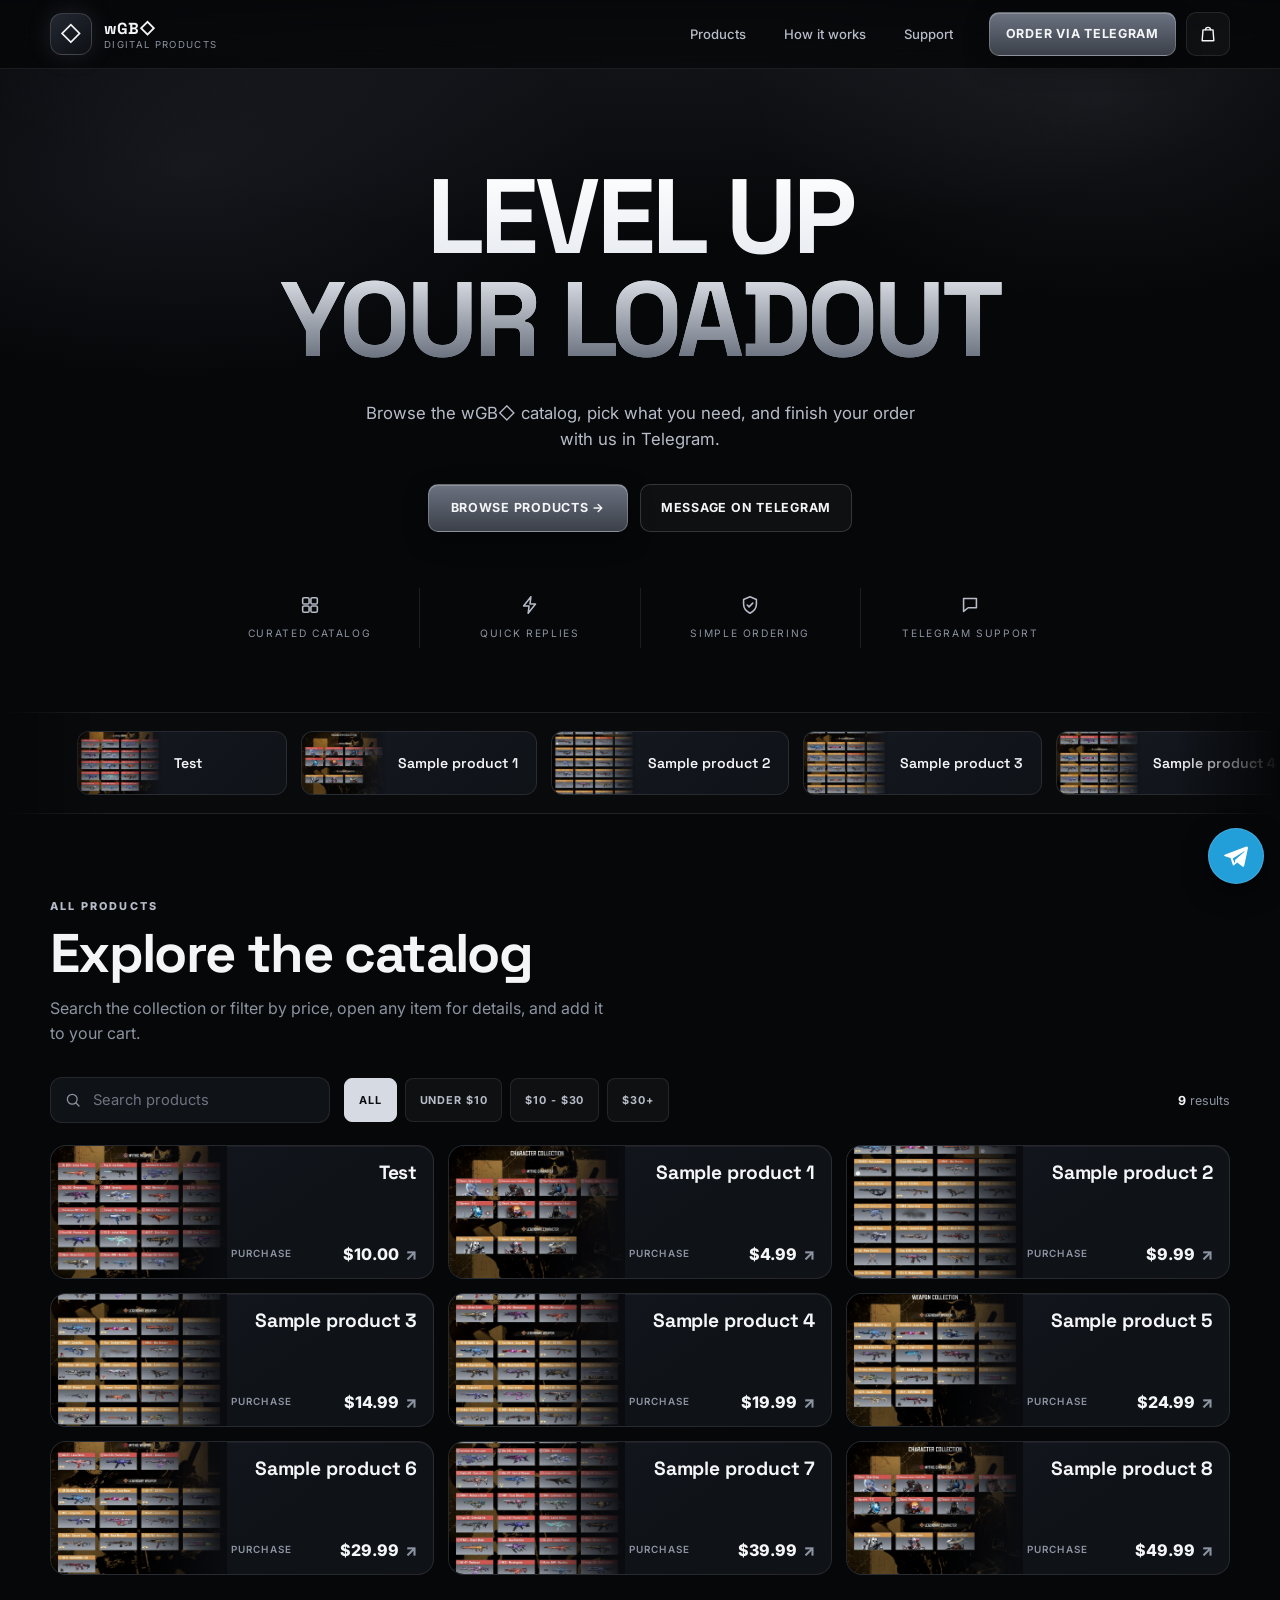
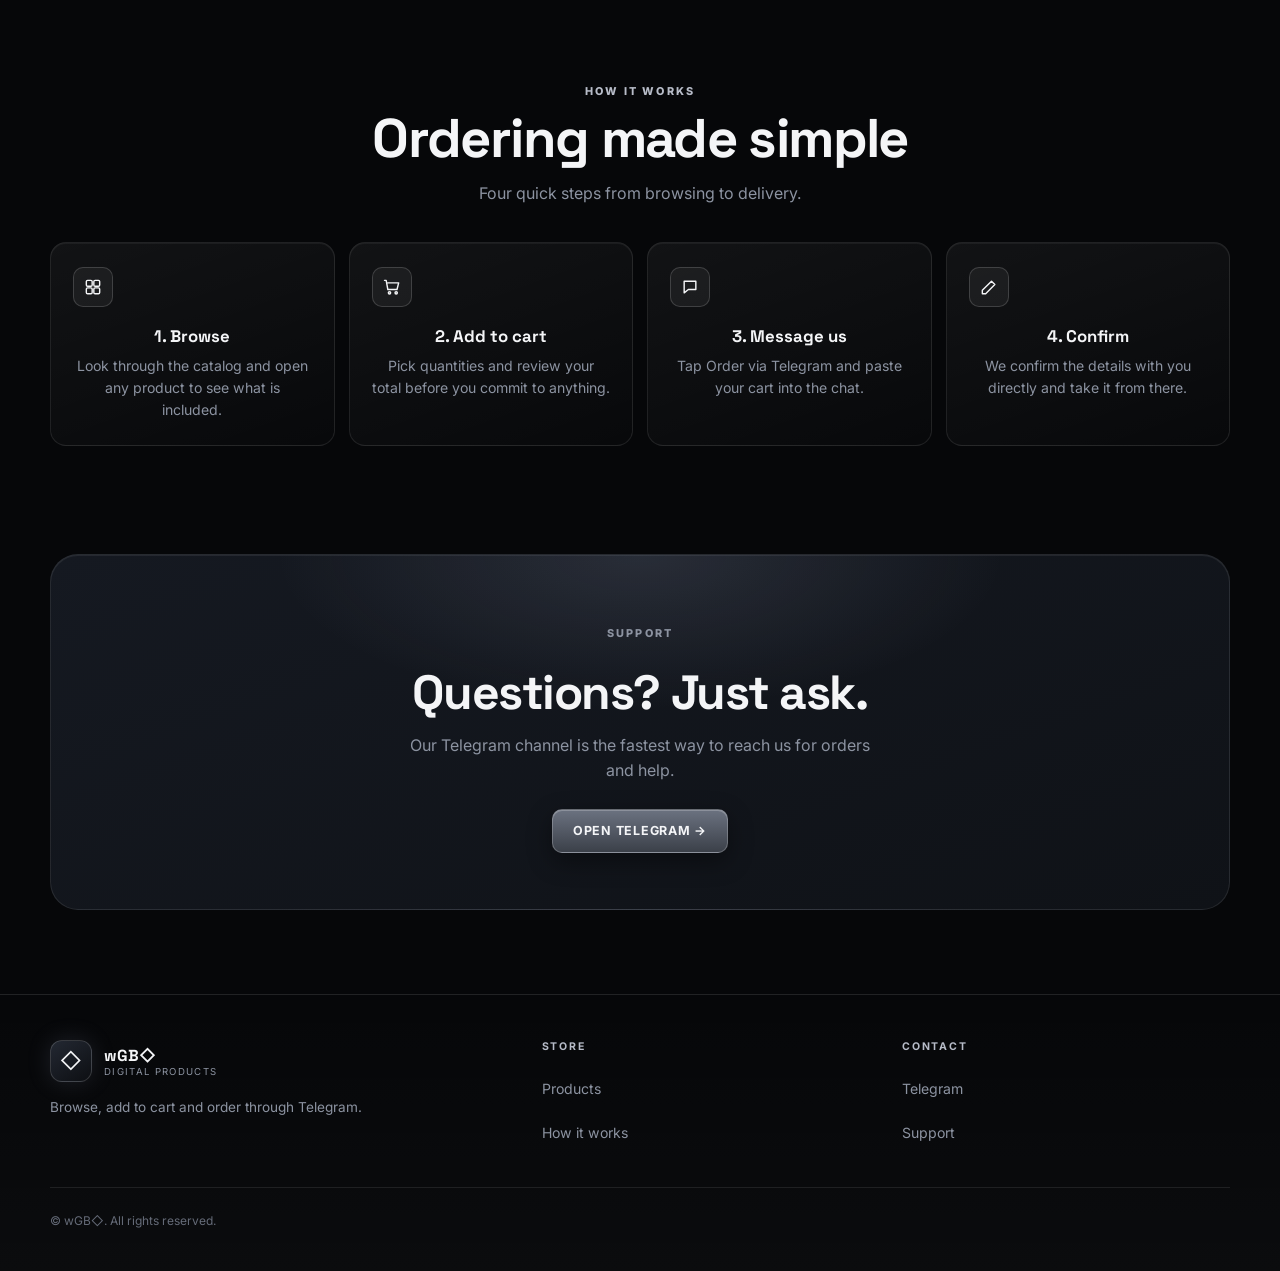
==== commit 0cb92b21: "Polish: compress images, 44px tap targets, alt text, product gallery, strip offset, footer, menu clo" ====
--- a/index.html
+++ b/index.html
@@ -1,5 +1,6 @@
 <!doctype html><html lang="en"><head><meta charset="utf-8"><meta name="viewport" content="width=device-width,initial-scale=1,viewport-fit=cover">
 <title>wGB◇ | Digital products</title><meta name="description" content="Browse the wGB◇ catalog and order through Telegram."><meta name="theme-color" content="#060709">
+<link rel="icon" href="favicon.svg" type="image/svg+xml"><link rel="icon" href="favicon.ico" sizes="any">
 <link rel="preconnect" href="https://fonts.googleapis.com"><link rel="preconnect" href="https://fonts.gstatic.com" crossorigin>
 <link rel="stylesheet" href="https://fonts.googleapis.com/css2?family=Inter:wght@400;500;600;700;800&family=Space+Grotesk:wght@500;600;700&display=swap">
 <link rel="stylesheet" href="assets/style.css"><script defer src="assets/app.js"></script></head>
@@ -18,55 +19,55 @@
 <div class="hero-cta"><a class="btn btn-primary" href="#catalog">Browse products &rarr;</a><a class="btn" href="https://t.me/AlphaTest3" target="_blank" rel="noopener noreferrer">Message on Telegram</a></div>
 <div class="perks"><div class="perk"><svg viewBox="0 0 24 24" fill="none" stroke="currentColor" stroke-width="1.7" stroke-linecap="round" stroke-linejoin="round" aria-hidden="true"><rect x="4" y="4" width="7" height="7" rx="1.5"/><rect x="13" y="4" width="7" height="7" rx="1.5"/><rect x="4" y="13" width="7" height="7" rx="1.5"/><rect x="13" y="13" width="7" height="7" rx="1.5"/></svg>Curated catalog</div><div class="perk"><svg viewBox="0 0 24 24" fill="none" stroke="currentColor" stroke-width="1.7" stroke-linecap="round" stroke-linejoin="round" aria-hidden="true"><path d="M13 3 5 13h6l-1 8 8-10h-6l1-8Z"/></svg>Quick replies</div><div class="perk"><svg viewBox="0 0 24 24" fill="none" stroke="currentColor" stroke-width="1.7" stroke-linecap="round" stroke-linejoin="round" aria-hidden="true"><path d="M12 3 5 6v5c0 4.5 3 8 7 10 4-2 7-5.5 7-10V6l-7-3Z"/><path d="m9 12 2 2 4-4"/></svg>Simple ordering</div><div class="perk"><svg viewBox="0 0 24 24" fill="none" stroke="currentColor" stroke-width="1.7" stroke-linecap="round" stroke-linejoin="round" aria-hidden="true"><path d="M5 5h14v10H10l-5 4V5Z"/></svg>Telegram support</div></div>
 </div></section>
-<div class="strip" aria-hidden="true"><div class="strip-track"><div class="chip"><img src="images/3201ea3add3d416891594a5e85549696.jpg" alt="" loading="lazy"><b>Test</b></div><div class="chip"><img src="placeholders/placeholder-2.jpg" alt="" loading="lazy"><b>Sample product 1</b></div><div class="chip"><img src="placeholders/placeholder-3.jpg" alt="" loading="lazy"><b>Sample product 2</b></div><div class="chip"><img src="placeholders/placeholder-4.jpg" alt="" loading="lazy"><b>Sample product 3</b></div><div class="chip"><img src="placeholders/placeholder-5.jpg" alt="" loading="lazy"><b>Sample product 4</b></div><div class="chip"><img src="placeholders/placeholder-6.jpg" alt="" loading="lazy"><b>Sample product 5</b></div><div class="chip"><img src="placeholders/placeholder-7.jpg" alt="" loading="lazy"><b>Sample product 6</b></div><div class="chip"><img src="placeholders/placeholder-1.jpg" alt="" loading="lazy"><b>Sample product 7</b></div><div class="chip"><img src="placeholders/placeholder-2.jpg" alt="" loading="lazy"><b>Sample product 8</b></div><div class="chip"><img src="images/3201ea3add3d416891594a5e85549696.jpg" alt="" loading="lazy"><b>Test</b></div><div class="chip"><img src="placeholders/placeholder-2.jpg" alt="" loading="lazy"><b>Sample product 1</b></div><div class="chip"><img src="placeholders/placeholder-3.jpg" alt="" loading="lazy"><b>Sample product 2</b></div><div class="chip"><img src="placeholders/placeholder-4.jpg" alt="" loading="lazy"><b>Sample product 3</b></div><div class="chip"><img src="placeholders/placeholder-5.jpg" alt="" loading="lazy"><b>Sample product 4</b></div><div class="chip"><img src="placeholders/placeholder-6.jpg" alt="" loading="lazy"><b>Sample product 5</b></div><div class="chip"><img src="placeholders/placeholder-7.jpg" alt="" loading="lazy"><b>Sample product 6</b></div><div class="chip"><img src="placeholders/placeholder-1.jpg" alt="" loading="lazy"><b>Sample product 7</b></div><div class="chip"><img src="placeholders/placeholder-2.jpg" alt="" loading="lazy"><b>Sample product 8</b></div></div></div>
+<div class="strip" aria-hidden="true"><div class="strip-track"><div class="strip-set"><div class="chip"><img src="images/3201ea3add3d416891594a5e85549696.jpg" alt="Test" loading="lazy" decoding="async"><b>Test</b></div><div class="chip"><img src="placeholders/placeholder-2.jpg" alt="Sample product 1" loading="lazy" decoding="async"><b>Sample product 1</b></div><div class="chip"><img src="placeholders/placeholder-3.jpg" alt="Sample product 2" loading="lazy" decoding="async"><b>Sample product 2</b></div><div class="chip"><img src="placeholders/placeholder-4.jpg" alt="Sample product 3" loading="lazy" decoding="async"><b>Sample product 3</b></div><div class="chip"><img src="placeholders/placeholder-5.jpg" alt="Sample product 4" loading="lazy" decoding="async"><b>Sample product 4</b></div><div class="chip"><img src="placeholders/placeholder-6.jpg" alt="Sample product 5" loading="lazy" decoding="async"><b>Sample product 5</b></div><div class="chip"><img src="placeholders/placeholder-7.jpg" alt="Sample product 6" loading="lazy" decoding="async"><b>Sample product 6</b></div><div class="chip"><img src="placeholders/placeholder-1.jpg" alt="Sample product 7" loading="lazy" decoding="async"><b>Sample product 7</b></div><div class="chip"><img src="placeholders/placeholder-2.jpg" alt="Sample product 8" loading="lazy" decoding="async"><b>Sample product 8</b></div></div><div class="strip-set"><div class="chip"><img src="images/3201ea3add3d416891594a5e85549696.jpg" alt="Test" loading="lazy" decoding="async"><b>Test</b></div><div class="chip"><img src="placeholders/placeholder-2.jpg" alt="Sample product 1" loading="lazy" decoding="async"><b>Sample product 1</b></div><div class="chip"><img src="placeholders/placeholder-3.jpg" alt="Sample product 2" loading="lazy" decoding="async"><b>Sample product 2</b></div><div class="chip"><img src="placeholders/placeholder-4.jpg" alt="Sample product 3" loading="lazy" decoding="async"><b>Sample product 3</b></div><div class="chip"><img src="placeholders/placeholder-5.jpg" alt="Sample product 4" loading="lazy" decoding="async"><b>Sample product 4</b></div><div class="chip"><img src="placeholders/placeholder-6.jpg" alt="Sample product 5" loading="lazy" decoding="async"><b>Sample product 5</b></div><div class="chip"><img src="placeholders/placeholder-7.jpg" alt="Sample product 6" loading="lazy" decoding="async"><b>Sample product 6</b></div><div class="chip"><img src="placeholders/placeholder-1.jpg" alt="Sample product 7" loading="lazy" decoding="async"><b>Sample product 7</b></div><div class="chip"><img src="placeholders/placeholder-2.jpg" alt="Sample product 8" loading="lazy" decoding="async"><b>Sample product 8</b></div></div></div></div>
 <section class="section" id="catalog"><div class="wrap">
 <p class="eyebrow">All products</p><h2>Explore the catalog</h2><p class="lede">Search the collection or filter by price, open any item for details, and add it to your cart.</p>
 <div class="toolbar"><label class="search"><svg viewBox="0 0 24 24" fill="none" stroke="currentColor" stroke-width="1.7" stroke-linecap="round" stroke-linejoin="round" aria-hidden="true"><circle cx="11" cy="11" r="6.5"/><path d="m20 20-4-4"/></svg><span class="sr-only">Search products</span><input type="search" placeholder="Search products" data-search autocomplete="off"></label>
 <div class="filters" role="group" aria-label="Filter by price"><button class="filter" type="button" data-range="all" aria-pressed="true">All</button><button class="filter" type="button" data-range="low" aria-pressed="false">Under $10</button><button class="filter" type="button" data-range="mid" aria-pressed="false">$10 - $30</button><button class="filter" type="button" data-range="high" aria-pressed="false">$30+</button></div>
 <p class="results" data-results aria-live="polite"></p></div>
-<div class="grid"><article class="store-product reveal" data-product data-simple="1" data-id="p1" data-identifier="p1" data-name="Test" data-price="10.0" data-price-text="$10.00" data-fixed-qty="0">
+<div class="grid"><article class="store-product reveal" data-product data-simple="1" data-id="p1" data-identifier="p1" data-name="Test" data-price="10.0" data-price-text="$10.00" data-fixed-qty="0" data-images="images/3201ea3add3d416891594a5e85549696.jpg|images/008519b8856a468486b896039dbb291f.jpg|images/8e0ca517aa074d64b31c7b86aca6b684.jpg|images/eb9a6fc2983c44c2b355058f53262ac5.jpg">
 <a class="card-link" href="#" aria-label="Test, $10.00" data-product-open>
-<div class="product-image"><img src="images/3201ea3add3d416891594a5e85549696.jpg" alt="" loading="lazy" width="640" height="360"></div>
+<div class="product-image"><img src="images/3201ea3add3d416891594a5e85549696.jpg" alt="Test" loading="lazy" decoding="async" width="640" height="360"></div>
 <div class="product-body"><h3 class="product-title">Test</h3>
 <div class="product-meta"><span class="product-buy">Purchase</span><span class="price-pill">$10.00 <span class="arrow" aria-hidden="true">&#8599;</span></span></div></div></a>
-<template data-product-desc><p>Test</p></template></article><article class="store-product reveal" data-product data-simple="1" data-id="s1" data-identifier="s1" data-name="Sample product 1" data-price="4.99" data-price-text="$4.99" data-fixed-qty="0">
+<template data-product-desc><p>Test</p></template></article><article class="store-product reveal" data-product data-simple="1" data-id="s1" data-identifier="s1" data-name="Sample product 1" data-price="4.99" data-price-text="$4.99" data-fixed-qty="0" data-images="placeholders/placeholder-2.jpg">
 <a class="card-link" href="#" aria-label="Sample product 1, $4.99" data-product-open>
-<div class="product-image"><img src="placeholders/placeholder-2.jpg" alt="" loading="lazy" width="640" height="360"></div>
+<div class="product-image"><img src="placeholders/placeholder-2.jpg" alt="Sample product 1" loading="lazy" decoding="async" width="640" height="360"></div>
 <div class="product-body"><h3 class="product-title">Sample product 1</h3>
 <div class="product-meta"><span class="product-buy">Purchase</span><span class="price-pill">$4.99 <span class="arrow" aria-hidden="true">&#8599;</span></span></div></div></a>
-<template data-product-desc><p>Placeholder product. Message us on Telegram to order.</p></template></article><article class="store-product reveal" data-product data-simple="1" data-id="s2" data-identifier="s2" data-name="Sample product 2" data-price="9.99" data-price-text="$9.99" data-fixed-qty="0">
+<template data-product-desc><p>Placeholder product. Message us on Telegram to order.</p></template></article><article class="store-product reveal" data-product data-simple="1" data-id="s2" data-identifier="s2" data-name="Sample product 2" data-price="9.99" data-price-text="$9.99" data-fixed-qty="0" data-images="placeholders/placeholder-3.jpg">
 <a class="card-link" href="#" aria-label="Sample product 2, $9.99" data-product-open>
-<div class="product-image"><img src="placeholders/placeholder-3.jpg" alt="" loading="lazy" width="640" height="360"></div>
+<div class="product-image"><img src="placeholders/placeholder-3.jpg" alt="Sample product 2" loading="lazy" decoding="async" width="640" height="360"></div>
 <div class="product-body"><h3 class="product-title">Sample product 2</h3>
 <div class="product-meta"><span class="product-buy">Purchase</span><span class="price-pill">$9.99 <span class="arrow" aria-hidden="true">&#8599;</span></span></div></div></a>
-<template data-product-desc><p>Placeholder product. Message us on Telegram to order.</p></template></article><article class="store-product reveal" data-product data-simple="1" data-id="s3" data-identifier="s3" data-name="Sample product 3" data-price="14.99" data-price-text="$14.99" data-fixed-qty="0">
+<template data-product-desc><p>Placeholder product. Message us on Telegram to order.</p></template></article><article class="store-product reveal" data-product data-simple="1" data-id="s3" data-identifier="s3" data-name="Sample product 3" data-price="14.99" data-price-text="$14.99" data-fixed-qty="0" data-images="placeholders/placeholder-4.jpg">
 <a class="card-link" href="#" aria-label="Sample product 3, $14.99" data-product-open>
-<div class="product-image"><img src="placeholders/placeholder-4.jpg" alt="" loading="lazy" width="640" height="360"></div>
+<div class="product-image"><img src="placeholders/placeholder-4.jpg" alt="Sample product 3" loading="lazy" decoding="async" width="640" height="360"></div>
 <div class="product-body"><h3 class="product-title">Sample product 3</h3>
 <div class="product-meta"><span class="product-buy">Purchase</span><span class="price-pill">$14.99 <span class="arrow" aria-hidden="true">&#8599;</span></span></div></div></a>
-<template data-product-desc><p>Placeholder product. Message us on Telegram to order.</p></template></article><article class="store-product reveal" data-product data-simple="1" data-id="s4" data-identifier="s4" data-name="Sample product 4" data-price="19.99" data-price-text="$19.99" data-fixed-qty="0">
+<template data-product-desc><p>Placeholder product. Message us on Telegram to order.</p></template></article><article class="store-product reveal" data-product data-simple="1" data-id="s4" data-identifier="s4" data-name="Sample product 4" data-price="19.99" data-price-text="$19.99" data-fixed-qty="0" data-images="placeholders/placeholder-5.jpg">
 <a class="card-link" href="#" aria-label="Sample product 4, $19.99" data-product-open>
-<div class="product-image"><img src="placeholders/placeholder-5.jpg" alt="" loading="lazy" width="640" height="360"></div>
+<div class="product-image"><img src="placeholders/placeholder-5.jpg" alt="Sample product 4" loading="lazy" decoding="async" width="640" height="360"></div>
 <div class="product-body"><h3 class="product-title">Sample product 4</h3>
 <div class="product-meta"><span class="product-buy">Purchase</span><span class="price-pill">$19.99 <span class="arrow" aria-hidden="true">&#8599;</span></span></div></div></a>
-<template data-product-desc><p>Placeholder product. Message us on Telegram to order.</p></template></article><article class="store-product reveal" data-product data-simple="1" data-id="s5" data-identifier="s5" data-name="Sample product 5" data-price="24.99" data-price-text="$24.99" data-fixed-qty="0">
+<template data-product-desc><p>Placeholder product. Message us on Telegram to order.</p></template></article><article class="store-product reveal" data-product data-simple="1" data-id="s5" data-identifier="s5" data-name="Sample product 5" data-price="24.99" data-price-text="$24.99" data-fixed-qty="0" data-images="placeholders/placeholder-6.jpg">
 <a class="card-link" href="#" aria-label="Sample product 5, $24.99" data-product-open>
-<div class="product-image"><img src="placeholders/placeholder-6.jpg" alt="" loading="lazy" width="640" height="360"></div>
+<div class="product-image"><img src="placeholders/placeholder-6.jpg" alt="Sample product 5" loading="lazy" decoding="async" width="640" height="360"></div>
 <div class="product-body"><h3 class="product-title">Sample product 5</h3>
 <div class="product-meta"><span class="product-buy">Purchase</span><span class="price-pill">$24.99 <span class="arrow" aria-hidden="true">&#8599;</span></span></div></div></a>
-<template data-product-desc><p>Placeholder product. Message us on Telegram to order.</p></template></article><article class="store-product reveal" data-product data-simple="1" data-id="s6" data-identifier="s6" data-name="Sample product 6" data-price="29.99" data-price-text="$29.99" data-fixed-qty="0">
+<template data-product-desc><p>Placeholder product. Message us on Telegram to order.</p></template></article><article class="store-product reveal" data-product data-simple="1" data-id="s6" data-identifier="s6" data-name="Sample product 6" data-price="29.99" data-price-text="$29.99" data-fixed-qty="0" data-images="placeholders/placeholder-7.jpg">
 <a class="card-link" href="#" aria-label="Sample product 6, $29.99" data-product-open>
-<div class="product-image"><img src="placeholders/placeholder-7.jpg" alt="" loading="lazy" width="640" height="360"></div>
+<div class="product-image"><img src="placeholders/placeholder-7.jpg" alt="Sample product 6" loading="lazy" decoding="async" width="640" height="360"></div>
 <div class="product-body"><h3 class="product-title">Sample product 6</h3>
 <div class="product-meta"><span class="product-buy">Purchase</span><span class="price-pill">$29.99 <span class="arrow" aria-hidden="true">&#8599;</span></span></div></div></a>
-<template data-product-desc><p>Placeholder product. Message us on Telegram to order.</p></template></article><article class="store-product reveal" data-product data-simple="1" data-id="s7" data-identifier="s7" data-name="Sample product 7" data-price="39.99" data-price-text="$39.99" data-fixed-qty="0">
+<template data-product-desc><p>Placeholder product. Message us on Telegram to order.</p></template></article><article class="store-product reveal" data-product data-simple="1" data-id="s7" data-identifier="s7" data-name="Sample product 7" data-price="39.99" data-price-text="$39.99" data-fixed-qty="0" data-images="placeholders/placeholder-1.jpg">
 <a class="card-link" href="#" aria-label="Sample product 7, $39.99" data-product-open>
-<div class="product-image"><img src="placeholders/placeholder-1.jpg" alt="" loading="lazy" width="640" height="360"></div>
+<div class="product-image"><img src="placeholders/placeholder-1.jpg" alt="Sample product 7" loading="lazy" decoding="async" width="640" height="360"></div>
 <div class="product-body"><h3 class="product-title">Sample product 7</h3>
 <div class="product-meta"><span class="product-buy">Purchase</span><span class="price-pill">$39.99 <span class="arrow" aria-hidden="true">&#8599;</span></span></div></div></a>
-<template data-product-desc><p>Placeholder product. Message us on Telegram to order.</p></template></article><article class="store-product reveal" data-product data-simple="1" data-id="s8" data-identifier="s8" data-name="Sample product 8" data-price="49.99" data-price-text="$49.99" data-fixed-qty="0">
+<template data-product-desc><p>Placeholder product. Message us on Telegram to order.</p></template></article><article class="store-product reveal" data-product data-simple="1" data-id="s8" data-identifier="s8" data-name="Sample product 8" data-price="49.99" data-price-text="$49.99" data-fixed-qty="0" data-images="placeholders/placeholder-2.jpg">
 <a class="card-link" href="#" aria-label="Sample product 8, $49.99" data-product-open>
-<div class="product-image"><img src="placeholders/placeholder-2.jpg" alt="" loading="lazy" width="640" height="360"></div>
+<div class="product-image"><img src="placeholders/placeholder-2.jpg" alt="Sample product 8" loading="lazy" decoding="async" width="640" height="360"></div>
 <div class="product-body"><h3 class="product-title">Sample product 8</h3>
 <div class="product-meta"><span class="product-buy">Purchase</span><span class="price-pill">$49.99 <span class="arrow" aria-hidden="true">&#8599;</span></span></div></div></a>
 <template data-product-desc><p>Placeholder product. Message us on Telegram to order.</p></template></article><p class="empty-note" data-empty hidden>Nothing matches your search.</p></div>
@@ -81,7 +82,7 @@
 </div></div></section>
 <section id="support"><div class="wrap"><div class="cta reveal"><p class="eyebrow">Support</p><h2>Questions? Just ask.</h2><p>Our Telegram channel is the fastest way to reach us for orders and help.</p><a class="btn btn-primary" href="https://t.me/AlphaTest3" target="_blank" rel="noopener noreferrer">Open Telegram &rarr;</a></div></div></section>
 </main>
-<footer class="footer"><div class="wrap"><div><a class="brand" href="./"><span class="brand-mark" aria-hidden="true">&#9671;</span><span class="brand-text"><span class="brand-name">wGB◇</span><span class="brand-sub">Digital products</span></span></a><p>Browse, add to cart and order through Telegram.</p></div>
+<footer class="footer"><div class="wrap"><div class="foot-about"><a class="brand" href="./"><span class="brand-mark" aria-hidden="true">&#9671;</span><span class="brand-text"><span class="brand-name">wGB◇</span><span class="brand-sub">Digital products</span></span></a><p>Browse, add to cart and order through Telegram.</p></div>
 <div><h4>Store</h4><ul><li><a href="#catalog">Products</a></li><li><a href="#why">How it works</a></li></ul></div>
 <div><h4>Contact</h4><ul><li><a href="https://t.me/AlphaTest3" target="_blank" rel="noopener noreferrer">Telegram</a></li><li><a href="#support">Support</a></li></ul></div>
 <p class="legal">&copy; wGB◇. All rights reserved.</p></div></footer>
--- a/assets/style.css
+++ b/assets/style.css
@@ -29,20 +29,20 @@
 .btn:disabled{opacity:.5;cursor:not-allowed;transform:none}
 .btn-primary{background:var(--btn);border-color:rgba(255,255,255,.22);box-shadow:inset 0 1px 0 rgba(255,255,255,.22),0 8px 24px rgba(0,0,0,.4)}
 .btn-primary:hover{background:linear-gradient(180deg,#7b8291,#454b56)}
-.btn-small{min-height:38px;padding:0 14px}
+.btn-small{min-height:44px;padding:0 16px}
 .btn-danger{color:#ffb4b4;border-color:rgba(255,120,120,.3)}
 .btn-ghost{background:transparent}
 
 /* header */
 .topbar{position:sticky;top:0;z-index:60;background:linear-gradient(180deg,rgba(6,7,9,.92),rgba(6,7,9,.72));backdrop-filter:blur(14px);-webkit-backdrop-filter:blur(14px);border-bottom:1px solid var(--line)}
 .topbar .wrap{display:flex;align-items:center;gap:20px;min-height:68px}
-.brand{display:flex;align-items:center;gap:12px}
+.brand{display:flex;align-items:center;gap:12px;min-height:44px}
 .brand-mark{display:grid;place-items:center;width:42px;height:42px;border-radius:12px;background:linear-gradient(145deg,#232832,#0d0f13);border:1px solid var(--line2);box-shadow:0 0 24px rgba(160,170,200,.15);font-size:1.3rem}
 .brand-text{display:flex;flex-direction:column;line-height:1.15}
 .brand-name{font:700 1rem var(--display);letter-spacing:.01em}
 .brand-sub{font-size:.6rem;letter-spacing:.14em;color:var(--muted);text-transform:uppercase}
 .nav{display:flex;gap:6px;margin-left:auto}
-.nav a{padding:10px 16px;border-radius:8px;color:var(--soft);font-size:.82rem;font-weight:500;transition:color .15s,background .15s}
+.nav a{display:inline-flex;align-items:center;min-height:44px;padding:0 16px;border-radius:8px;color:var(--soft);font-size:.82rem;font-weight:500;transition:color .15s,background .15s}
 .nav a:hover{color:#fff;background:rgba(255,255,255,.06)}
 .actions{display:flex;align-items:center;gap:10px}
 .icon-btn{position:relative;display:inline-grid;place-items:center;width:44px;height:44px;border-radius:10px;border:1px solid var(--line);background:rgba(255,255,255,.04);color:var(--text);cursor:pointer;transition:background .15s,border-color .15s}
@@ -69,7 +69,7 @@
 
 /* strip */
 .strip{border-block:1px solid var(--line);background:rgba(255,255,255,.015);padding:18px 0;overflow:hidden;-webkit-mask-image:linear-gradient(90deg,transparent,#000 8%,#000 92%,transparent);mask-image:linear-gradient(90deg,transparent,#000 8%,#000 92%,transparent)}
-.strip-track{display:flex;gap:14px;width:max-content;animation:slide 48s linear infinite}
+.strip-track{display:flex;width:max-content;margin-left:clamp(36px,6vw,80px);animation:slide 48s linear infinite}.strip-set{display:flex;gap:14px;padding-right:14px}
 .strip:hover .strip-track{animation-play-state:paused}
 @keyframes slide{to{transform:translateX(-50%)}}
 .chip{display:flex;align-items:center;gap:12px;height:64px;min-width:210px;padding-right:18px;border-radius:12px;border:1px solid var(--line);background:linear-gradient(135deg,var(--panel2),var(--panel));overflow:hidden}
@@ -88,7 +88,7 @@
 .search input::placeholder{color:#6d7380}
 .search input:focus{outline:0;border-color:var(--line2);box-shadow:0 0 0 3px rgba(255,255,255,.06)}
 .filters{display:flex;gap:8px;flex-wrap:wrap}
-.filter{height:36px;padding:0 14px;border-radius:8px;border:1px solid var(--line);background:rgba(255,255,255,.04);color:var(--soft);font:700 .68rem var(--font);letter-spacing:.08em;text-transform:uppercase;cursor:pointer;transition:all .15s}
+.filter{height:44px;padding:0 14px;border-radius:8px;border:1px solid var(--line);background:rgba(255,255,255,.04);color:var(--soft);font:700 .68rem var(--font);letter-spacing:.08em;text-transform:uppercase;cursor:pointer;transition:all .15s}
 .filter:hover{color:#fff;border-color:var(--line2)}
 .filter[aria-pressed="true"]{background:#d6dae3;color:#0a0b0e;border-color:#d6dae3}
 .results{margin-left:auto;font-size:.78rem;color:var(--muted)}.results b{color:var(--text)}
@@ -130,11 +130,11 @@
 /* footer */
 .footer{margin-top:84px;border-top:1px solid var(--line);padding:44px 0 calc(40px + env(safe-area-inset-bottom));background:linear-gradient(180deg,transparent,rgba(255,255,255,.02))}
 .footer .wrap{display:grid;grid-template-columns:1.4fr 1fr 1fr;gap:32px}
-.footer p{color:var(--muted);font-size:.85rem;max-width:340px;margin-top:14px}
+.footer p{color:var(--muted);font-size:.85rem;margin-top:14px}.foot-about p{max-width:340px}
 .footer h4{margin:0 0 12px;font-size:.66rem;letter-spacing:.18em;text-transform:uppercase;color:var(--soft)}
 .footer ul{list-style:none;margin:0;padding:0;display:grid;gap:8px}
-.footer li a{color:var(--muted);font-size:.88rem}.footer li a:hover{color:#fff}
-.legal{grid-column:1/-1;padding-top:24px;border-top:1px solid var(--line);color:#656b78;font-size:.75rem}
+.footer ul{gap:0}.footer li a{display:inline-flex;align-items:center;min-height:44px;color:var(--muted);font-size:.88rem}.footer li a:hover{color:#fff}
+.footer p.legal{grid-column:1/-1;max-width:none;margin-top:0;padding-top:24px;border-top:1px solid var(--line);color:#656b78;font-size:.75rem}
 
 /* floating telegram */
 .tg-float{position:fixed;z-index:55;right:max(16px,env(safe-area-inset-right));bottom:max(16px,env(safe-area-inset-bottom));display:grid;place-items:center;width:56px;height:56px;border-radius:50%;background:#229ed9;color:#fff;box-shadow:0 8px 24px rgba(0,0,0,.55),0 0 0 1px rgba(255,255,255,.15) inset;transition:transform .2s}
@@ -154,7 +154,7 @@
 .wgb-modal--cart .wgb-modal__panel{max-width:560px}
 .wgb-modal__head{display:flex;align-items:center;justify-content:space-between;gap:16px;padding:20px 22px 12px}
 .wgb-modal__title{font:700 1.35rem/1.15 var(--display);letter-spacing:-.01em;overflow-wrap:anywhere}
-.wgb-modal__close{flex:none;min-height:36px;padding:0 12px;border-radius:8px;border:1px solid var(--line);background:rgba(255,255,255,.05);color:var(--soft);font:700 .68rem var(--font);letter-spacing:.1em;text-transform:uppercase;cursor:pointer}
+.wgb-modal__close{flex:none;min-height:44px;min-width:44px;padding:0 12px;border-radius:8px;border:1px solid var(--line);background:rgba(255,255,255,.05);color:var(--soft);font:700 .68rem var(--font);letter-spacing:.1em;text-transform:uppercase;cursor:pointer}
 .wgb-modal__close:hover{color:#fff;border-color:var(--line2)}
 .wgb-modal__body{flex:1 1 auto;min-height:0;overflow-y:auto;overscroll-behavior:contain;padding:4px 22px 16px}
 .wgb-modal__image{margin-bottom:16px;border-radius:12px;overflow:hidden;border:1px solid var(--line);aspect-ratio:16/9;max-height:220px;width:100%;background:#0a0c10}
@@ -163,7 +163,7 @@
 .wgb-modal__desc p+p{margin-top:8px}
 .wgb-modal__qty{margin-top:18px;display:flex;flex-wrap:wrap;align-items:center;gap:12px 16px}
 .wgb-modal__qty label{font-size:.7rem;letter-spacing:.12em;text-transform:uppercase;color:var(--muted);font-weight:700}
-input[type=number]{height:42px;width:92px;padding:0 10px;border-radius:10px;border:1px solid var(--line2);background:var(--panel);color:var(--text);font:600 .95rem var(--font)}
+input[type=number]{height:44px;width:92px;padding:0 10px;border-radius:10px;border:1px solid var(--line2);background:var(--panel);color:var(--text);font:600 .95rem var(--font)}
 .wgb-modal__sum{margin-left:auto;font-size:.82rem;color:var(--muted)}
 .wgb-modal__total{font:700 1.3rem var(--display);color:var(--text);margin-left:6px}
 .wgb-modal__status{margin:0;padding:0 22px;font-size:.85rem;color:#9fe3b4}.wgb-modal__status:not(:empty){padding-bottom:10px}
@@ -174,7 +174,7 @@
 .wgb-cart__row{display:grid;grid-template-columns:60px minmax(0,1fr);gap:8px 14px;align-items:center;padding:14px 0;border-bottom:1px solid var(--line)}
 .wgb-cart__thumb{width:60px;height:60px;border-radius:10px;overflow:hidden;border:1px solid var(--line);background:#0a0c10}.wgb-cart__thumb img{width:100%;height:100%;object-fit:cover}
 .wgb-cart__name{font:700 1rem var(--display);overflow-wrap:anywhere}.wgb-cart__meta{margin-top:2px;color:var(--muted);font-size:.85rem}
-.wgb-cart__qty{width:72px;height:34px}
+.wgb-cart__qty{width:72px;height:44px}
 .wgb-cart__actions{grid-column:1/-1;display:flex;gap:10px}.wgb-cart__actions .btn{flex:1}
 .wgb-cart__rule{border:0;border-top:1px solid var(--line);margin:6px 0 14px}
 .wgb-cart__total{display:flex;justify-content:space-between;align-items:baseline;color:var(--muted)}.wgb-cart__total strong{font:700 1.4rem var(--display);color:var(--text)}
@@ -210,3 +210,12 @@
   .wgb-modal__panel{max-width:none;border-radius:20px 20px 0 0;max-height:92dvh}
 }
 @media(min-width:761px){.wgb-cart__row{grid-template-columns:60px minmax(0,1fr) auto}.wgb-cart__actions{grid-column:auto}.wgb-cart__actions .btn{flex:none}}
+
+/* popup gallery */
+.wgb-modal__gallery{margin-bottom:6px}
+.wgb-modal__gallery .wgb-modal__image{margin-bottom:10px}
+.wgb-thumbs{display:flex;gap:8px;overflow-x:auto;padding-bottom:2px;scrollbar-width:thin}
+.wgb-thumb{flex:none;width:64px;height:48px;padding:0;border-radius:8px;overflow:hidden;border:1px solid var(--line);background:#0a0c10;cursor:pointer;opacity:.65;transition:opacity .15s,border-color .15s}
+.wgb-thumb img{width:100%;height:100%;object-fit:cover}
+.wgb-thumb:hover{opacity:1}.wgb-thumb[aria-current="true"]{opacity:1;border-color:#d6dae3}
+@media(max-width:760px){.footer{padding-bottom:calc(104px + env(safe-area-inset-bottom))}}
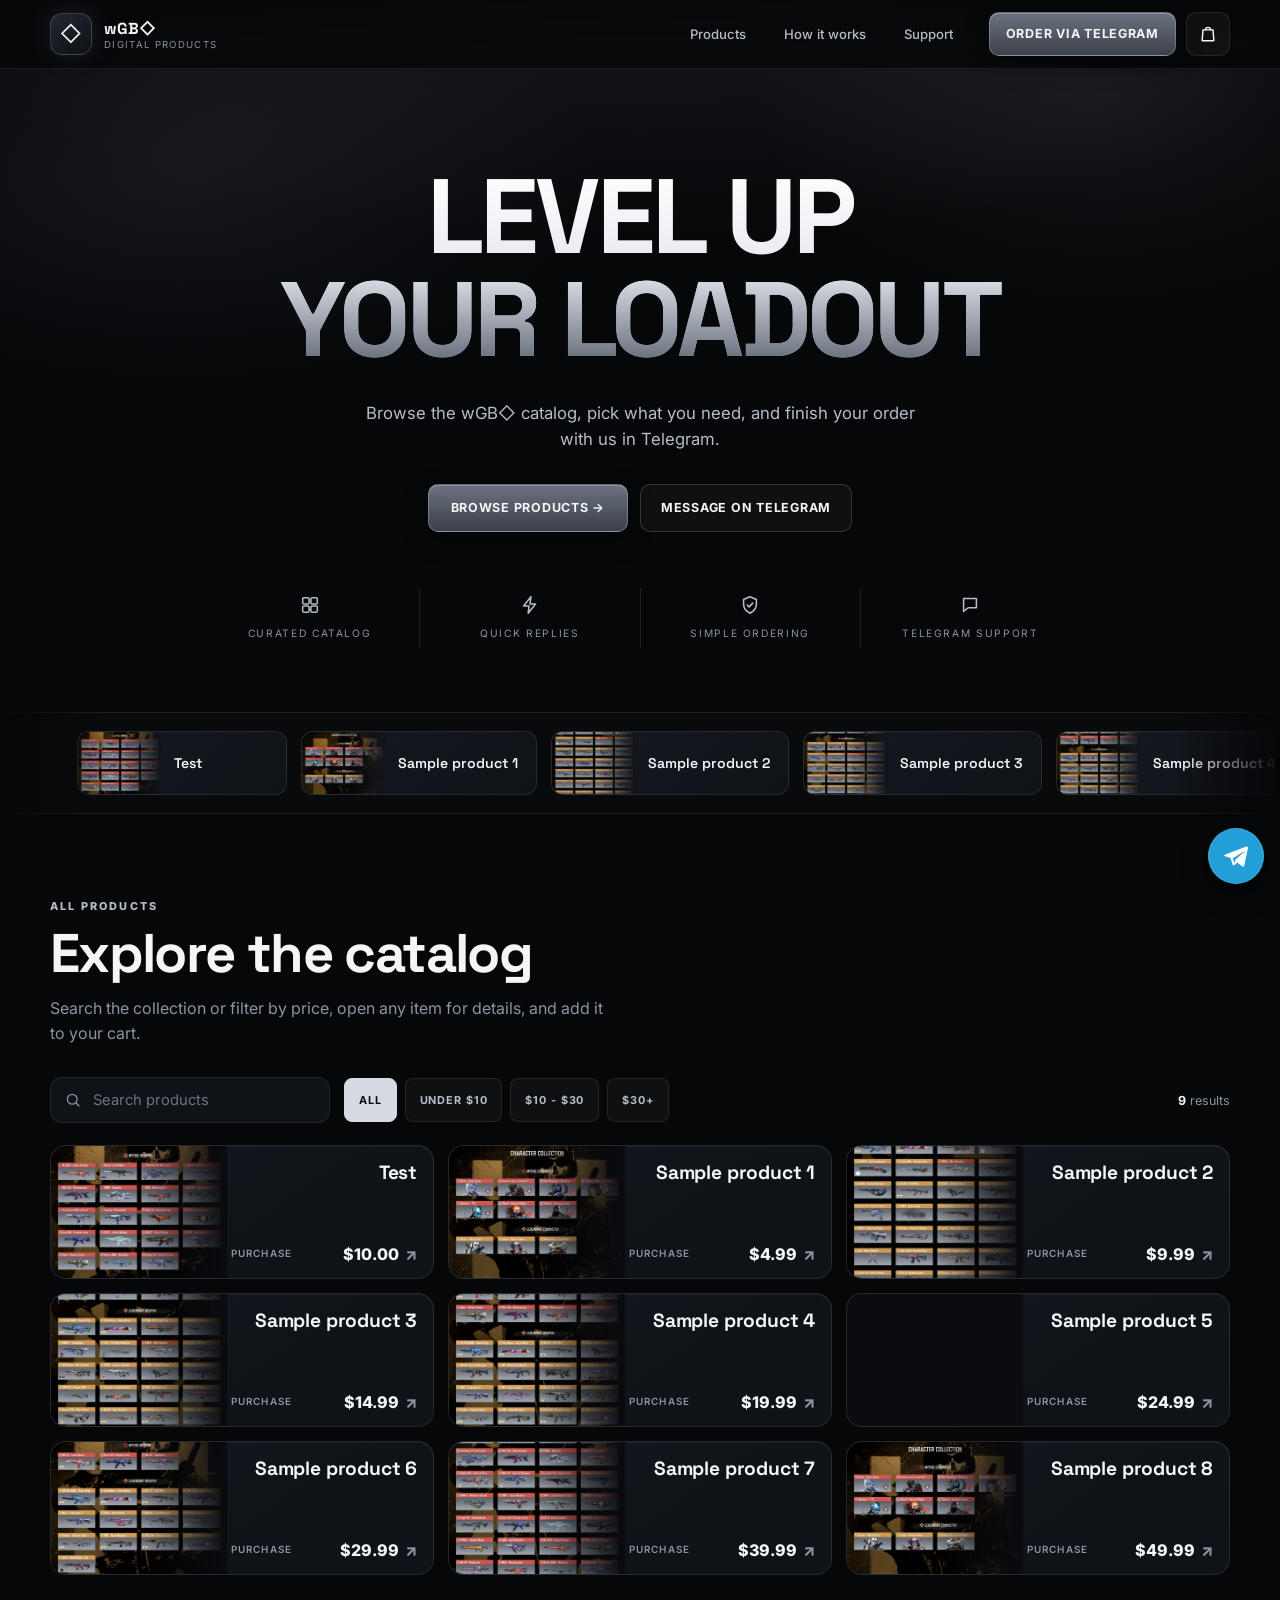
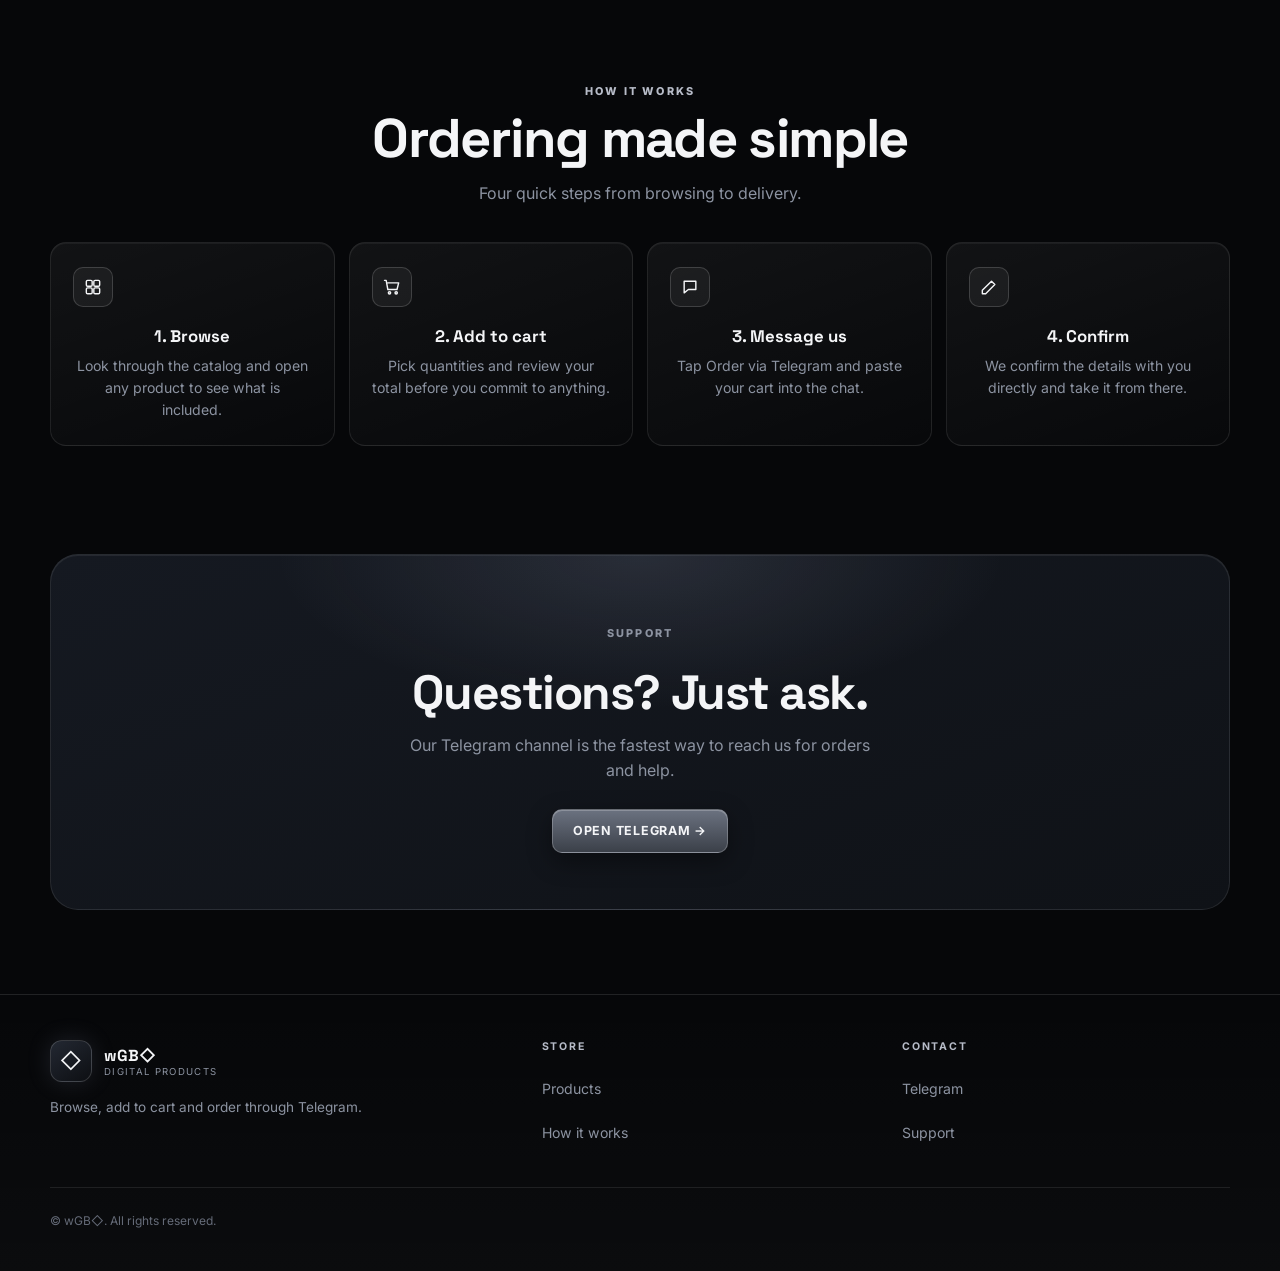
==== commit d533d602: "Admin: update page head" ====
--- a/index.html
+++ b/index.html
@@ -1,91 +1,10 @@
 <!doctype html><html lang="en"><head><meta charset="utf-8"><meta name="viewport" content="width=device-width,initial-scale=1,viewport-fit=cover">
-<title>wGB◇ | Digital products</title><meta name="description" content="Browse the wGB◇ catalog and order through Telegram."><meta name="theme-color" content="#060709">
 <link rel="icon" href="favicon.svg" type="image/svg+xml"><link rel="icon" href="favicon.ico" sizes="any">
 <link rel="preconnect" href="https://fonts.googleapis.com"><link rel="preconnect" href="https://fonts.gstatic.com" crossorigin>
 <link rel="stylesheet" href="https://fonts.googleapis.com/css2?family=Inter:wght@400;500;600;700;800&family=Space+Grotesk:wght@500;600;700&display=swap">
-<link rel="stylesheet" href="assets/style.css"><script defer src="assets/app.js"></script></head>
+<link rel="stylesheet" href="assets/style.css">
+<!--wgb:head--><title>wGB◇ | Digital products</title><meta name="description" content="Browse the wGB◇ catalog and order through Telegram. (admin test)"><meta property="og:title" content="wGB◇ | Digital products"><meta property="og:description" content="Browse the wGB◇ catalog and order through Telegram. (admin test)"><meta property="og:type" content="website"><meta name="theme-color" content="#060709"><style id="wgb-theme">:root{--bg:#060709;--bg2:#0b0d11;--panel:#0f1217;--panel2:#151921;--text:#f4f5f7;--muted:#8c93a1;--soft:#b7bcc8;--silver:linear-gradient(180deg,#ffffff 0%,#e9ecf2 45%,#8d95a6 100%);--btn:linear-gradient(180deg,#6b7280 0%,#3b4049 100%)}</style><!--/wgb:head-->
+<script defer data-boot src="assets/render.js"></script></head>
 <body>
-<header class="topbar"><div class="wrap">
-<a class="brand" href="./" aria-label="wGB◇ home"><span class="brand-mark" aria-hidden="true">&#9671;</span><span class="brand-text"><span class="brand-name">wGB◇</span><span class="brand-sub">Digital products</span></span></a>
-<nav class="nav" aria-label="Main"><a href="#catalog">Products</a><a href="#why">How it works</a><a href="#support">Support</a></nav>
-<div class="actions"><a class="btn btn-primary btn-small" href="https://t.me/AlphaTest3" target="_blank" rel="noopener noreferrer">Order via Telegram</a>
-<button type="button" class="icon-btn" data-open-cart aria-label="Open cart"><svg viewBox="0 0 24 24" fill="none" stroke="currentColor" stroke-width="1.7" stroke-linecap="round" stroke-linejoin="round" aria-hidden="true"><path d="M6 7h12l1 13H5L6 7Z"/><path d="M9 7a3 3 0 0 1 6 0"/></svg><span class="count" data-zero="1">0</span></button>
-<button type="button" class="icon-btn menu-btn" data-menu-toggle aria-expanded="false" aria-controls="mobile-menu" aria-label="Menu"><svg viewBox="0 0 24 24" fill="none" stroke="currentColor" stroke-width="1.7" stroke-linecap="round" stroke-linejoin="round" aria-hidden="true"><path d="M4 7h16M4 12h16M4 17h16"/></svg></button></div></div></header>
-<div class="mobile-menu" id="mobile-menu" data-menu><a href="#catalog">Products</a><a href="#why">How it works</a><a href="#support">Support</a><a href="https://t.me/AlphaTest3" target="_blank" rel="noopener noreferrer">Order via Telegram</a></div>
-<main>
-<section class="hero"><div class="wrap">
-<h1>Level up<span>your loadout</span></h1>
-<p>Browse the wGB◇ catalog, pick what you need, and finish your order with us in Telegram.</p>
-<div class="hero-cta"><a class="btn btn-primary" href="#catalog">Browse products &rarr;</a><a class="btn" href="https://t.me/AlphaTest3" target="_blank" rel="noopener noreferrer">Message on Telegram</a></div>
-<div class="perks"><div class="perk"><svg viewBox="0 0 24 24" fill="none" stroke="currentColor" stroke-width="1.7" stroke-linecap="round" stroke-linejoin="round" aria-hidden="true"><rect x="4" y="4" width="7" height="7" rx="1.5"/><rect x="13" y="4" width="7" height="7" rx="1.5"/><rect x="4" y="13" width="7" height="7" rx="1.5"/><rect x="13" y="13" width="7" height="7" rx="1.5"/></svg>Curated catalog</div><div class="perk"><svg viewBox="0 0 24 24" fill="none" stroke="currentColor" stroke-width="1.7" stroke-linecap="round" stroke-linejoin="round" aria-hidden="true"><path d="M13 3 5 13h6l-1 8 8-10h-6l1-8Z"/></svg>Quick replies</div><div class="perk"><svg viewBox="0 0 24 24" fill="none" stroke="currentColor" stroke-width="1.7" stroke-linecap="round" stroke-linejoin="round" aria-hidden="true"><path d="M12 3 5 6v5c0 4.5 3 8 7 10 4-2 7-5.5 7-10V6l-7-3Z"/><path d="m9 12 2 2 4-4"/></svg>Simple ordering</div><div class="perk"><svg viewBox="0 0 24 24" fill="none" stroke="currentColor" stroke-width="1.7" stroke-linecap="round" stroke-linejoin="round" aria-hidden="true"><path d="M5 5h14v10H10l-5 4V5Z"/></svg>Telegram support</div></div>
-</div></section>
-<div class="strip" aria-hidden="true"><div class="strip-track"><div class="strip-set"><div class="chip"><img src="images/3201ea3add3d416891594a5e85549696.jpg" alt="Test" loading="lazy" decoding="async"><b>Test</b></div><div class="chip"><img src="placeholders/placeholder-2.jpg" alt="Sample product 1" loading="lazy" decoding="async"><b>Sample product 1</b></div><div class="chip"><img src="placeholders/placeholder-3.jpg" alt="Sample product 2" loading="lazy" decoding="async"><b>Sample product 2</b></div><div class="chip"><img src="placeholders/placeholder-4.jpg" alt="Sample product 3" loading="lazy" decoding="async"><b>Sample product 3</b></div><div class="chip"><img src="placeholders/placeholder-5.jpg" alt="Sample product 4" loading="lazy" decoding="async"><b>Sample product 4</b></div><div class="chip"><img src="placeholders/placeholder-6.jpg" alt="Sample product 5" loading="lazy" decoding="async"><b>Sample product 5</b></div><div class="chip"><img src="placeholders/placeholder-7.jpg" alt="Sample product 6" loading="lazy" decoding="async"><b>Sample product 6</b></div><div class="chip"><img src="placeholders/placeholder-1.jpg" alt="Sample product 7" loading="lazy" decoding="async"><b>Sample product 7</b></div><div class="chip"><img src="placeholders/placeholder-2.jpg" alt="Sample product 8" loading="lazy" decoding="async"><b>Sample product 8</b></div></div><div class="strip-set"><div class="chip"><img src="images/3201ea3add3d416891594a5e85549696.jpg" alt="Test" loading="lazy" decoding="async"><b>Test</b></div><div class="chip"><img src="placeholders/placeholder-2.jpg" alt="Sample product 1" loading="lazy" decoding="async"><b>Sample product 1</b></div><div class="chip"><img src="placeholders/placeholder-3.jpg" alt="Sample product 2" loading="lazy" decoding="async"><b>Sample product 2</b></div><div class="chip"><img src="placeholders/placeholder-4.jpg" alt="Sample product 3" loading="lazy" decoding="async"><b>Sample product 3</b></div><div class="chip"><img src="placeholders/placeholder-5.jpg" alt="Sample product 4" loading="lazy" decoding="async"><b>Sample product 4</b></div><div class="chip"><img src="placeholders/placeholder-6.jpg" alt="Sample product 5" loading="lazy" decoding="async"><b>Sample product 5</b></div><div class="chip"><img src="placeholders/placeholder-7.jpg" alt="Sample product 6" loading="lazy" decoding="async"><b>Sample product 6</b></div><div class="chip"><img src="placeholders/placeholder-1.jpg" alt="Sample product 7" loading="lazy" decoding="async"><b>Sample product 7</b></div><div class="chip"><img src="placeholders/placeholder-2.jpg" alt="Sample product 8" loading="lazy" decoding="async"><b>Sample product 8</b></div></div></div></div>
-<section class="section" id="catalog"><div class="wrap">
-<p class="eyebrow">All products</p><h2>Explore the catalog</h2><p class="lede">Search the collection or filter by price, open any item for details, and add it to your cart.</p>
-<div class="toolbar"><label class="search"><svg viewBox="0 0 24 24" fill="none" stroke="currentColor" stroke-width="1.7" stroke-linecap="round" stroke-linejoin="round" aria-hidden="true"><circle cx="11" cy="11" r="6.5"/><path d="m20 20-4-4"/></svg><span class="sr-only">Search products</span><input type="search" placeholder="Search products" data-search autocomplete="off"></label>
-<div class="filters" role="group" aria-label="Filter by price"><button class="filter" type="button" data-range="all" aria-pressed="true">All</button><button class="filter" type="button" data-range="low" aria-pressed="false">Under $10</button><button class="filter" type="button" data-range="mid" aria-pressed="false">$10 - $30</button><button class="filter" type="button" data-range="high" aria-pressed="false">$30+</button></div>
-<p class="results" data-results aria-live="polite"></p></div>
-<div class="grid"><article class="store-product reveal" data-product data-simple="1" data-id="p1" data-identifier="p1" data-name="Test" data-price="10.0" data-price-text="$10.00" data-fixed-qty="0" data-images="images/3201ea3add3d416891594a5e85549696.jpg|images/008519b8856a468486b896039dbb291f.jpg|images/8e0ca517aa074d64b31c7b86aca6b684.jpg|images/eb9a6fc2983c44c2b355058f53262ac5.jpg">
-<a class="card-link" href="#" aria-label="Test, $10.00" data-product-open>
-<div class="product-image"><img src="images/3201ea3add3d416891594a5e85549696.jpg" alt="Test" loading="lazy" decoding="async" width="640" height="360"></div>
-<div class="product-body"><h3 class="product-title">Test</h3>
-<div class="product-meta"><span class="product-buy">Purchase</span><span class="price-pill">$10.00 <span class="arrow" aria-hidden="true">&#8599;</span></span></div></div></a>
-<template data-product-desc><p>Test</p></template></article><article class="store-product reveal" data-product data-simple="1" data-id="s1" data-identifier="s1" data-name="Sample product 1" data-price="4.99" data-price-text="$4.99" data-fixed-qty="0" data-images="placeholders/placeholder-2.jpg">
-<a class="card-link" href="#" aria-label="Sample product 1, $4.99" data-product-open>
-<div class="product-image"><img src="placeholders/placeholder-2.jpg" alt="Sample product 1" loading="lazy" decoding="async" width="640" height="360"></div>
-<div class="product-body"><h3 class="product-title">Sample product 1</h3>
-<div class="product-meta"><span class="product-buy">Purchase</span><span class="price-pill">$4.99 <span class="arrow" aria-hidden="true">&#8599;</span></span></div></div></a>
-<template data-product-desc><p>Placeholder product. Message us on Telegram to order.</p></template></article><article class="store-product reveal" data-product data-simple="1" data-id="s2" data-identifier="s2" data-name="Sample product 2" data-price="9.99" data-price-text="$9.99" data-fixed-qty="0" data-images="placeholders/placeholder-3.jpg">
-<a class="card-link" href="#" aria-label="Sample product 2, $9.99" data-product-open>
-<div class="product-image"><img src="placeholders/placeholder-3.jpg" alt="Sample product 2" loading="lazy" decoding="async" width="640" height="360"></div>
-<div class="product-body"><h3 class="product-title">Sample product 2</h3>
-<div class="product-meta"><span class="product-buy">Purchase</span><span class="price-pill">$9.99 <span class="arrow" aria-hidden="true">&#8599;</span></span></div></div></a>
-<template data-product-desc><p>Placeholder product. Message us on Telegram to order.</p></template></article><article class="store-product reveal" data-product data-simple="1" data-id="s3" data-identifier="s3" data-name="Sample product 3" data-price="14.99" data-price-text="$14.99" data-fixed-qty="0" data-images="placeholders/placeholder-4.jpg">
-<a class="card-link" href="#" aria-label="Sample product 3, $14.99" data-product-open>
-<div class="product-image"><img src="placeholders/placeholder-4.jpg" alt="Sample product 3" loading="lazy" decoding="async" width="640" height="360"></div>
-<div class="product-body"><h3 class="product-title">Sample product 3</h3>
-<div class="product-meta"><span class="product-buy">Purchase</span><span class="price-pill">$14.99 <span class="arrow" aria-hidden="true">&#8599;</span></span></div></div></a>
-<template data-product-desc><p>Placeholder product. Message us on Telegram to order.</p></template></article><article class="store-product reveal" data-product data-simple="1" data-id="s4" data-identifier="s4" data-name="Sample product 4" data-price="19.99" data-price-text="$19.99" data-fixed-qty="0" data-images="placeholders/placeholder-5.jpg">
-<a class="card-link" href="#" aria-label="Sample product 4, $19.99" data-product-open>
-<div class="product-image"><img src="placeholders/placeholder-5.jpg" alt="Sample product 4" loading="lazy" decoding="async" width="640" height="360"></div>
-<div class="product-body"><h3 class="product-title">Sample product 4</h3>
-<div class="product-meta"><span class="product-buy">Purchase</span><span class="price-pill">$19.99 <span class="arrow" aria-hidden="true">&#8599;</span></span></div></div></a>
-<template data-product-desc><p>Placeholder product. Message us on Telegram to order.</p></template></article><article class="store-product reveal" data-product data-simple="1" data-id="s5" data-identifier="s5" data-name="Sample product 5" data-price="24.99" data-price-text="$24.99" data-fixed-qty="0" data-images="placeholders/placeholder-6.jpg">
-<a class="card-link" href="#" aria-label="Sample product 5, $24.99" data-product-open>
-<div class="product-image"><img src="placeholders/placeholder-6.jpg" alt="Sample product 5" loading="lazy" decoding="async" width="640" height="360"></div>
-<div class="product-body"><h3 class="product-title">Sample product 5</h3>
-<div class="product-meta"><span class="product-buy">Purchase</span><span class="price-pill">$24.99 <span class="arrow" aria-hidden="true">&#8599;</span></span></div></div></a>
-<template data-product-desc><p>Placeholder product. Message us on Telegram to order.</p></template></article><article class="store-product reveal" data-product data-simple="1" data-id="s6" data-identifier="s6" data-name="Sample product 6" data-price="29.99" data-price-text="$29.99" data-fixed-qty="0" data-images="placeholders/placeholder-7.jpg">
-<a class="card-link" href="#" aria-label="Sample product 6, $29.99" data-product-open>
-<div class="product-image"><img src="placeholders/placeholder-7.jpg" alt="Sample product 6" loading="lazy" decoding="async" width="640" height="360"></div>
-<div class="product-body"><h3 class="product-title">Sample product 6</h3>
-<div class="product-meta"><span class="product-buy">Purchase</span><span class="price-pill">$29.99 <span class="arrow" aria-hidden="true">&#8599;</span></span></div></div></a>
-<template data-product-desc><p>Placeholder product. Message us on Telegram to order.</p></template></article><article class="store-product reveal" data-product data-simple="1" data-id="s7" data-identifier="s7" data-name="Sample product 7" data-price="39.99" data-price-text="$39.99" data-fixed-qty="0" data-images="placeholders/placeholder-1.jpg">
-<a class="card-link" href="#" aria-label="Sample product 7, $39.99" data-product-open>
-<div class="product-image"><img src="placeholders/placeholder-1.jpg" alt="Sample product 7" loading="lazy" decoding="async" width="640" height="360"></div>
-<div class="product-body"><h3 class="product-title">Sample product 7</h3>
-<div class="product-meta"><span class="product-buy">Purchase</span><span class="price-pill">$39.99 <span class="arrow" aria-hidden="true">&#8599;</span></span></div></div></a>
-<template data-product-desc><p>Placeholder product. Message us on Telegram to order.</p></template></article><article class="store-product reveal" data-product data-simple="1" data-id="s8" data-identifier="s8" data-name="Sample product 8" data-price="49.99" data-price-text="$49.99" data-fixed-qty="0" data-images="placeholders/placeholder-2.jpg">
-<a class="card-link" href="#" aria-label="Sample product 8, $49.99" data-product-open>
-<div class="product-image"><img src="placeholders/placeholder-2.jpg" alt="Sample product 8" loading="lazy" decoding="async" width="640" height="360"></div>
-<div class="product-body"><h3 class="product-title">Sample product 8</h3>
-<div class="product-meta"><span class="product-buy">Purchase</span><span class="price-pill">$49.99 <span class="arrow" aria-hidden="true">&#8599;</span></span></div></div></a>
-<template data-product-desc><p>Placeholder product. Message us on Telegram to order.</p></template></article><p class="empty-note" data-empty hidden>Nothing matches your search.</p></div>
-</div></section>
-<section class="section" id="why"><div class="wrap center">
-<p class="eyebrow">How it works</p><h2>Ordering made simple</h2><p class="lede">Four quick steps from browsing to delivery.</p>
-<div class="features">
-<div class="feature reveal"><div class="ico"><svg viewBox="0 0 24 24" fill="none" stroke="currentColor" stroke-width="1.7" stroke-linecap="round" stroke-linejoin="round" aria-hidden="true"><rect x="4" y="4" width="7" height="7" rx="1.5"/><rect x="13" y="4" width="7" height="7" rx="1.5"/><rect x="4" y="13" width="7" height="7" rx="1.5"/><rect x="13" y="13" width="7" height="7" rx="1.5"/></svg></div><h3>1. Browse</h3><p>Look through the catalog and open any product to see what is included.</p></div>
-<div class="feature reveal"><div class="ico"><svg viewBox="0 0 24 24" fill="none" stroke="currentColor" stroke-width="1.7" stroke-linecap="round" stroke-linejoin="round" aria-hidden="true"><path d="M3 4h2l2 11h11l2-8H7"/><circle cx="9" cy="19" r="1.4"/><circle cx="17" cy="19" r="1.4"/></svg></div><h3>2. Add to cart</h3><p>Pick quantities and review your total before you commit to anything.</p></div>
-<div class="feature reveal"><div class="ico"><svg viewBox="0 0 24 24" fill="none" stroke="currentColor" stroke-width="1.7" stroke-linecap="round" stroke-linejoin="round" aria-hidden="true"><path d="M5 5h14v10H10l-5 4V5Z"/></svg></div><h3>3. Message us</h3><p>Tap Order via Telegram and paste your cart into the chat.</p></div>
-<div class="feature reveal"><div class="ico"><svg viewBox="0 0 24 24" fill="none" stroke="currentColor" stroke-width="1.7" stroke-linecap="round" stroke-linejoin="round" aria-hidden="true"><path d="M4 20h4L19 9l-4-4L4 16v4Z"/></svg></div><h3>4. Confirm</h3><p>We confirm the details with you directly and take it from there.</p></div>
-</div></div></section>
-<section id="support"><div class="wrap"><div class="cta reveal"><p class="eyebrow">Support</p><h2>Questions? Just ask.</h2><p>Our Telegram channel is the fastest way to reach us for orders and help.</p><a class="btn btn-primary" href="https://t.me/AlphaTest3" target="_blank" rel="noopener noreferrer">Open Telegram &rarr;</a></div></div></section>
-</main>
-<footer class="footer"><div class="wrap"><div class="foot-about"><a class="brand" href="./"><span class="brand-mark" aria-hidden="true">&#9671;</span><span class="brand-text"><span class="brand-name">wGB◇</span><span class="brand-sub">Digital products</span></span></a><p>Browse, add to cart and order through Telegram.</p></div>
-<div><h4>Store</h4><ul><li><a href="#catalog">Products</a></li><li><a href="#why">How it works</a></li></ul></div>
-<div><h4>Contact</h4><ul><li><a href="https://t.me/AlphaTest3" target="_blank" rel="noopener noreferrer">Telegram</a></li><li><a href="#support">Support</a></li></ul></div>
-<p class="legal">&copy; wGB◇. All rights reserved.</p></div></footer>
-<div id="wgb-shop" hidden data-modal="1" data-currency="USD" data-telegram="https://t.me/AlphaTest3"></div>
-<a class="tg-float" href="https://t.me/AlphaTest3" target="_blank" rel="noopener noreferrer" aria-label="Order via Telegram" title="Order via Telegram"><svg viewBox="0 0 24 24" fill="currentColor" aria-hidden="true"><path d="M21.4 3.6 2.8 10.8c-1.3.5-1.2 1.2-.2 1.5l4.7 1.5 1.8 5.5c.2.6.4.8.8.8s.6-.2.9-.5l2.2-2.1 4.5 3.4c.8.5 1.4.2 1.6-.8l3.1-14.5c.3-1.2-.4-1.8-1.5-1.4ZM9.2 14.1l9.5-6c.4-.3.8-.1.5.2l-7.9 7-.3 3.2-1.8-4.4Z"/></svg></a>
-</body></html>+<noscript><p style="padding:48px 24px;text-align:center;color:#b7bcc8;font-family:sans-serif">This store needs JavaScript. Message us on Telegram to order.</p></noscript>
+</body></html>
--- a/assets/style.css
+++ b/assets/style.css
@@ -219,3 +219,13 @@
 .wgb-thumb img{width:100%;height:100%;object-fit:cover}
 .wgb-thumb:hover{opacity:1}.wgb-thumb[aria-current="true"]{opacity:1;border-color:#d6dae3}
 @media(max-width:760px){.footer{padding-bottom:calc(104px + env(safe-area-inset-bottom))}}
+
+/* admin-controlled extras: featured badge + optional FAQ accordion */
+.badge{position:absolute;top:10px;left:10px;z-index:2;padding:4px 10px;border-radius:999px;font-size:.66rem;font-weight:800;letter-spacing:.14em;text-transform:uppercase;color:#0b0d11;background:var(--silver);box-shadow:0 2px 10px rgba(0,0,0,.35)}
+.faq{max-width:760px;margin:32px auto 0;display:grid;gap:12px;text-align:left}
+.faq-item{border:1px solid var(--line);border-radius:var(--radius);background:linear-gradient(160deg,rgba(255,255,255,.05),rgba(255,255,255,.01));padding:0 20px}
+.faq-item summary{cursor:pointer;list-style:none;min-height:56px;display:flex;align-items:center;justify-content:space-between;gap:16px;font-weight:600}
+.faq-item summary::-webkit-details-marker{display:none}
+.faq-item summary::after{content:"+";font-size:1.3rem;color:var(--soft)}
+.faq-item[open] summary::after{content:"\2212"}
+.faq-item p{margin:0 0 18px;color:var(--muted)}
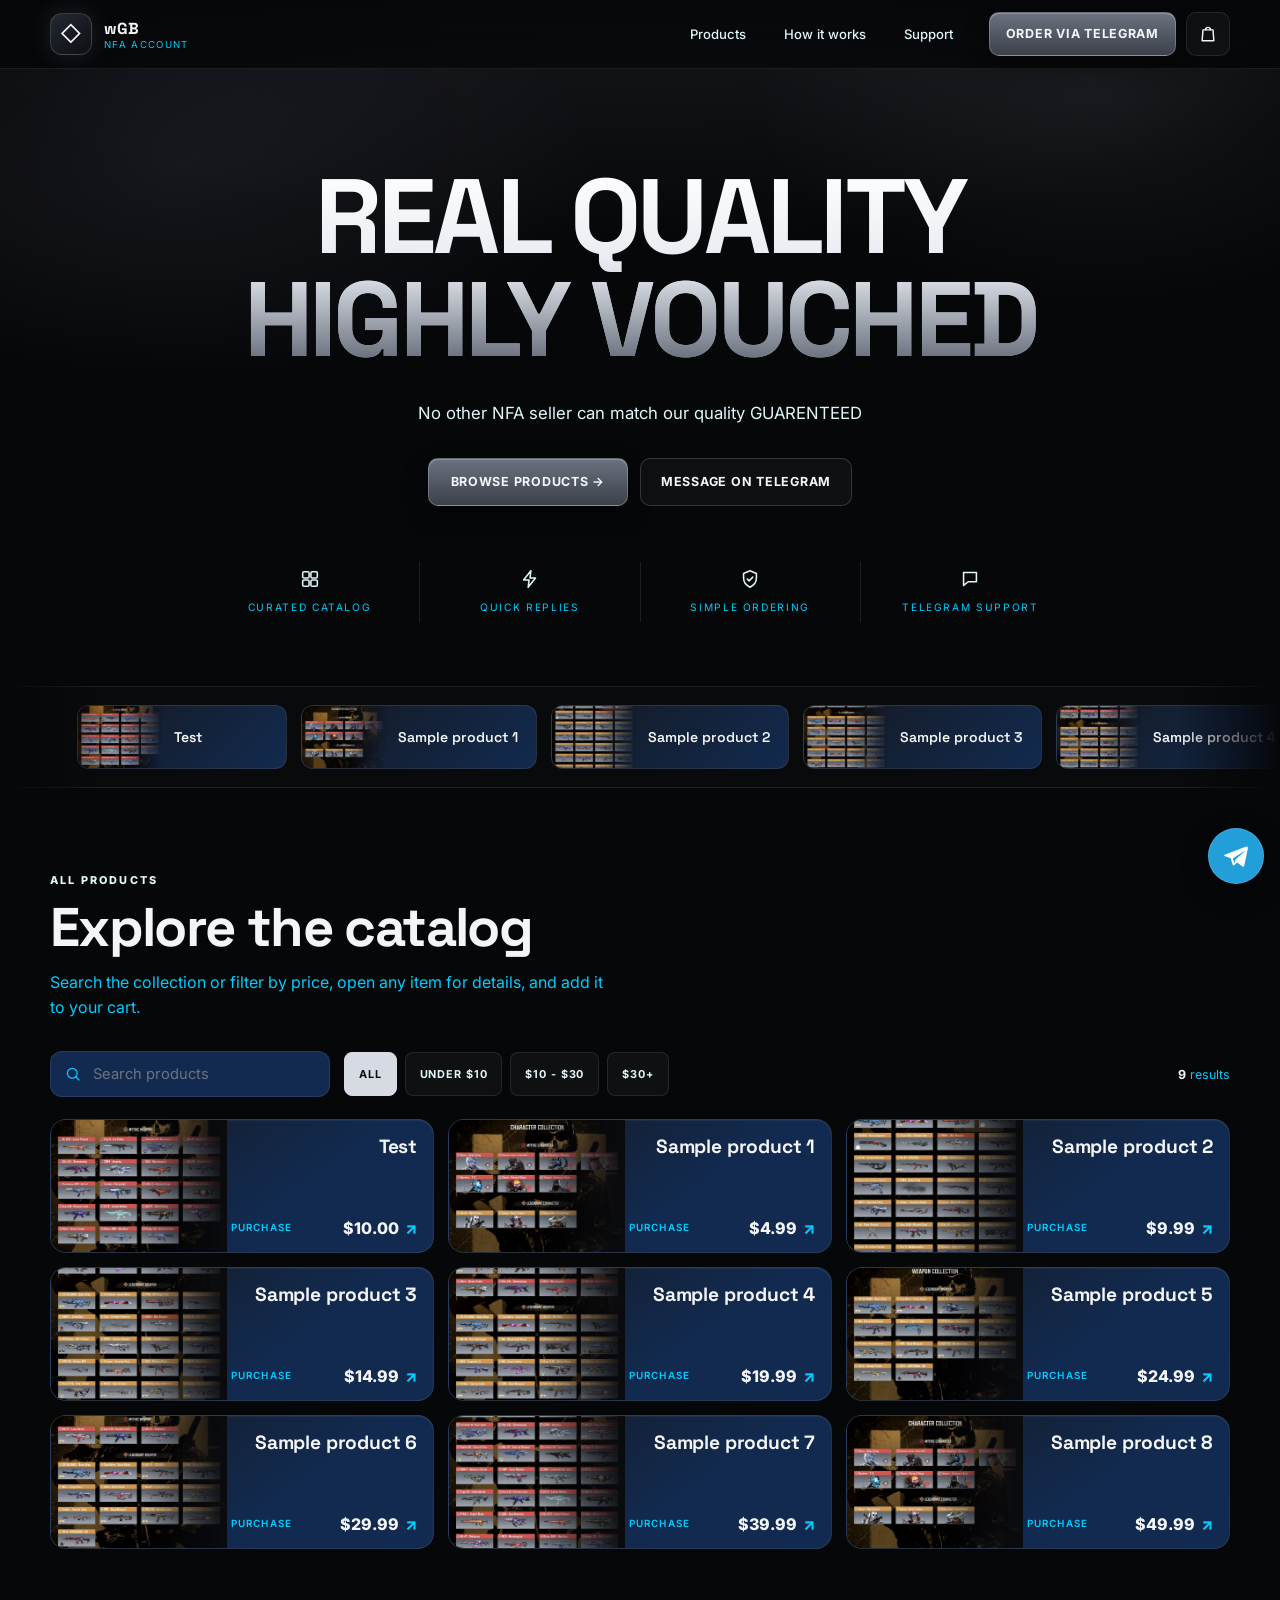
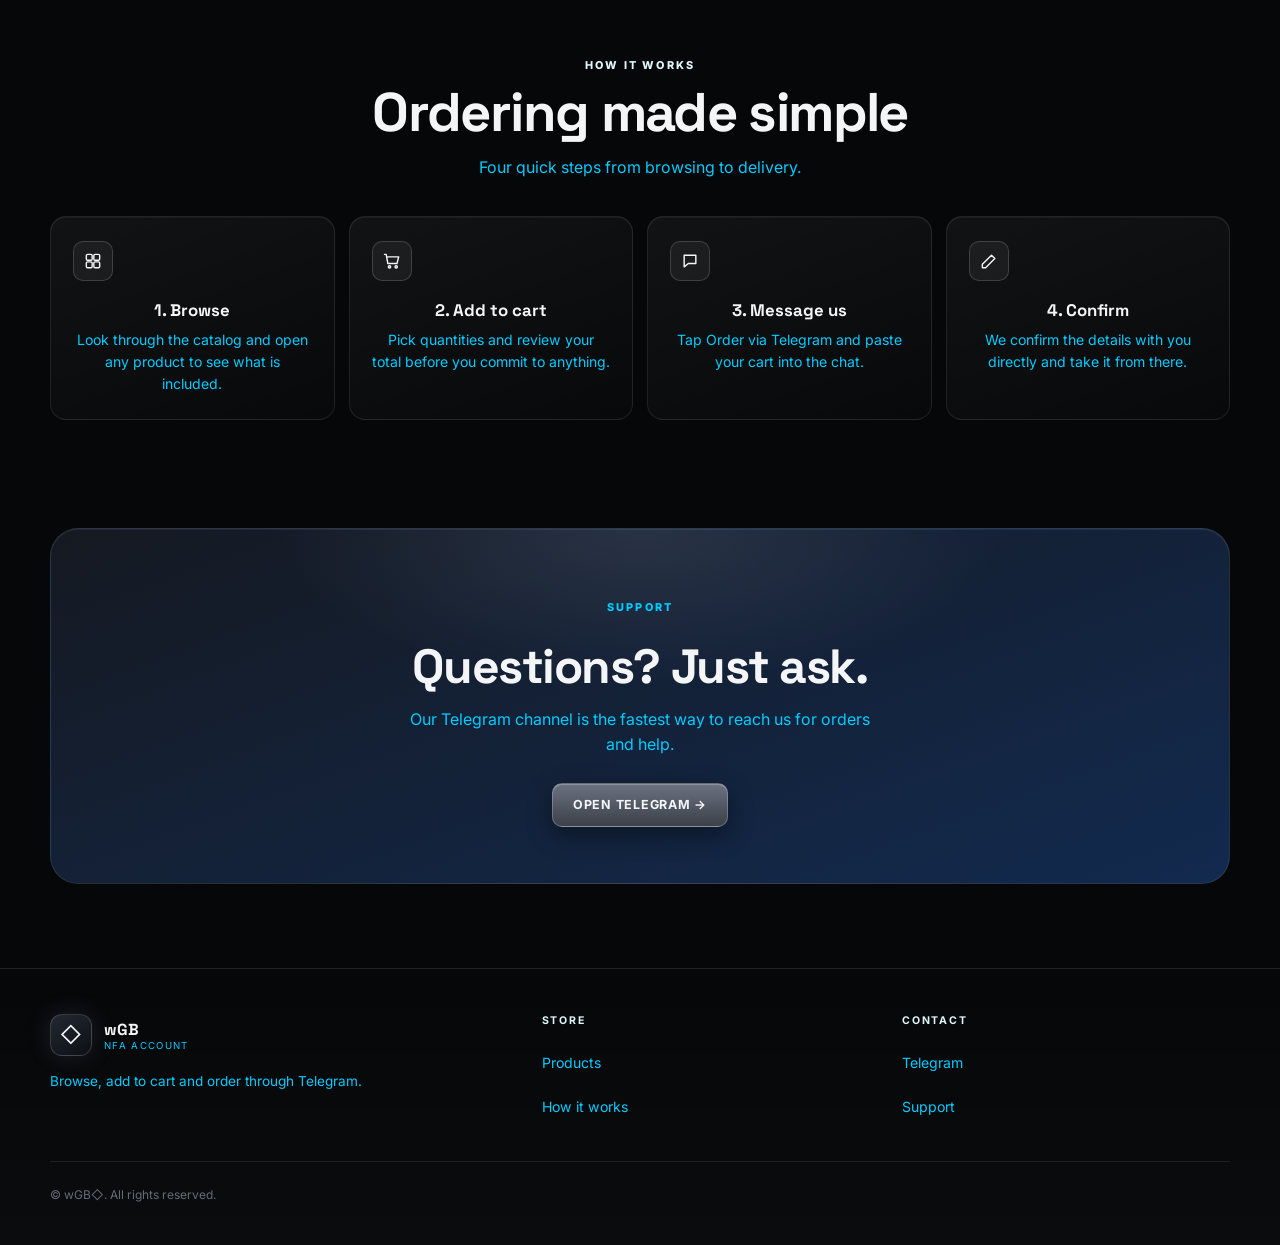
==== commit 79e9b015: "Admin: update page head" ====
--- a/index.html
+++ b/index.html
@@ -3,7 +3,7 @@
 <link rel="preconnect" href="https://fonts.googleapis.com"><link rel="preconnect" href="https://fonts.gstatic.com" crossorigin>
 <link rel="stylesheet" href="https://fonts.googleapis.com/css2?family=Inter:wght@400;500;600;700;800&family=Space+Grotesk:wght@500;600;700&display=swap">
 <link rel="stylesheet" href="assets/style.css">
-<!--wgb:head--><title>wGB◇ | Digital products</title><meta name="description" content="Browse the wGB◇ catalog and order through Telegram. (admin test)"><meta property="og:title" content="wGB◇ | Digital products"><meta property="og:description" content="Browse the wGB◇ catalog and order through Telegram. (admin test)"><meta property="og:type" content="website"><meta name="theme-color" content="#060709"><style id="wgb-theme">:root{--bg:#060709;--bg2:#0b0d11;--panel:#0f1217;--panel2:#151921;--text:#f4f5f7;--muted:#8c93a1;--soft:#b7bcc8;--silver:linear-gradient(180deg,#ffffff 0%,#e9ecf2 45%,#8d95a6 100%);--btn:linear-gradient(180deg,#6b7280 0%,#3b4049 100%)}</style><!--/wgb:head-->
+<!--wgb:head--><title>wGB◇ | Digital products</title><meta name="description" content="Browse the wGB◇ catalog and order through Telegram."><meta property="og:title" content="wGB◇ | Digital products"><meta property="og:description" content="Browse the wGB◇ catalog and order through Telegram."><meta property="og:type" content="website"><meta name="theme-color" content="#060709"><style id="wgb-theme">:root{--bg:#060709;--bg2:#0b0d11;--panel:#122a4f;--panel2:#151921;--text:#f4f5f7;--muted:#00ccff;--soft:#e0f7fa;--silver:linear-gradient(180deg,#ffffff 0%,#e9ecf2 45%,#8d95a6 100%);--btn:linear-gradient(180deg,#6b7280 0%,#3b4049 100%)}</style><!--/wgb:head-->
 <script defer data-boot src="assets/render.js"></script></head>
 <body>
 <noscript><p style="padding:48px 24px;text-align:center;color:#b7bcc8;font-family:sans-serif">This store needs JavaScript. Message us on Telegram to order.</p></noscript>
